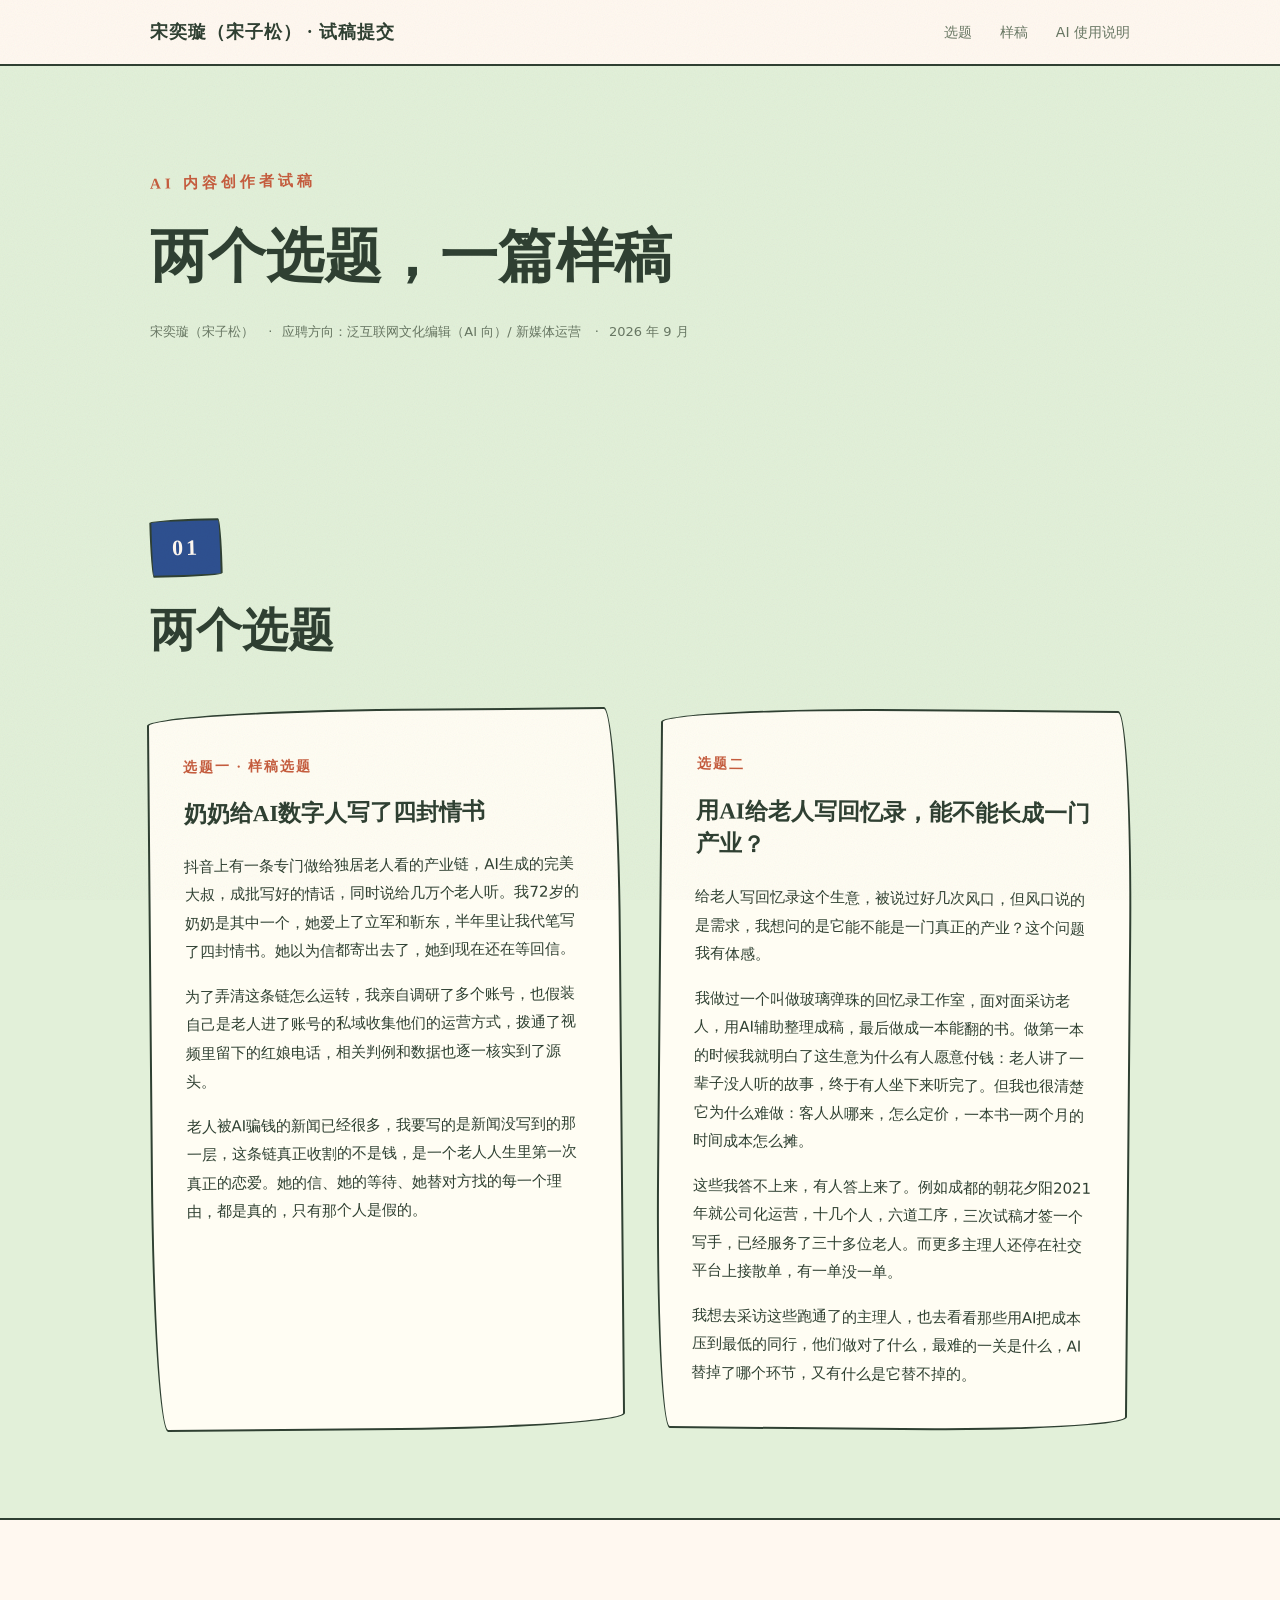
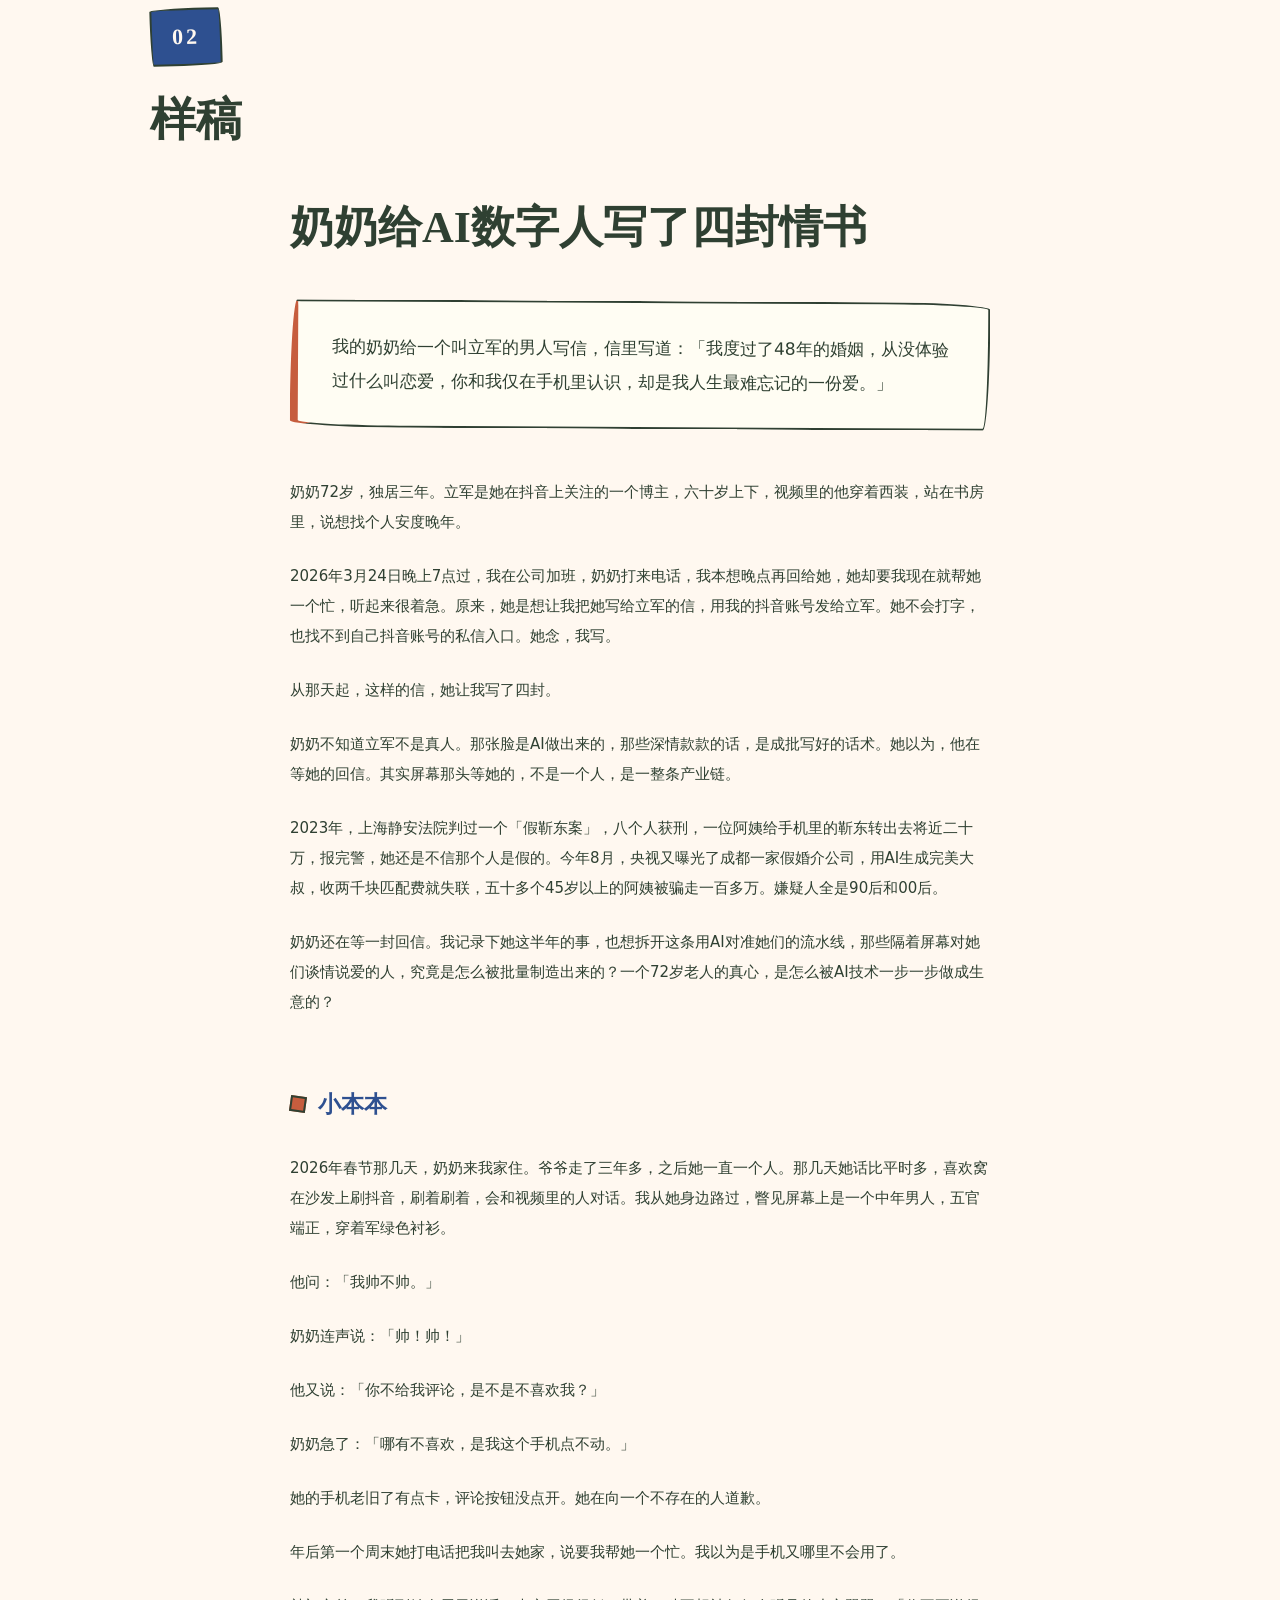
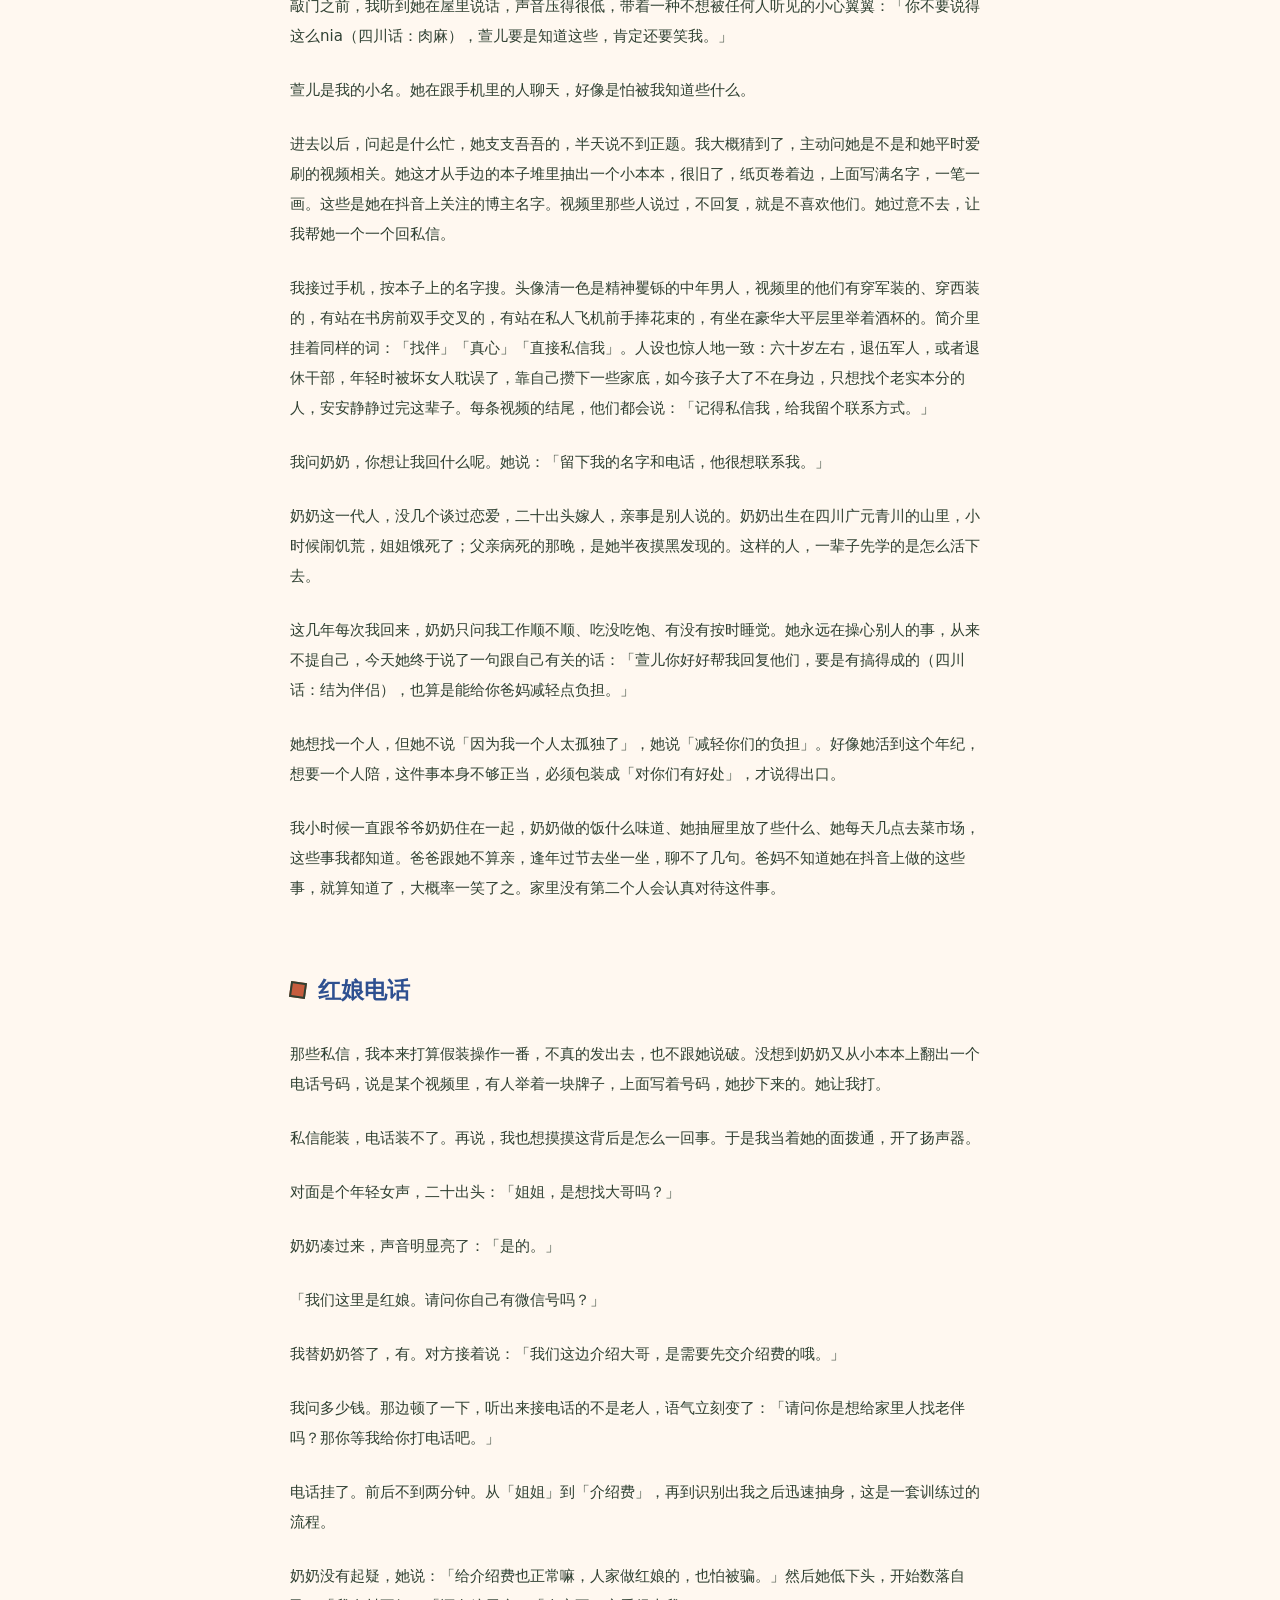
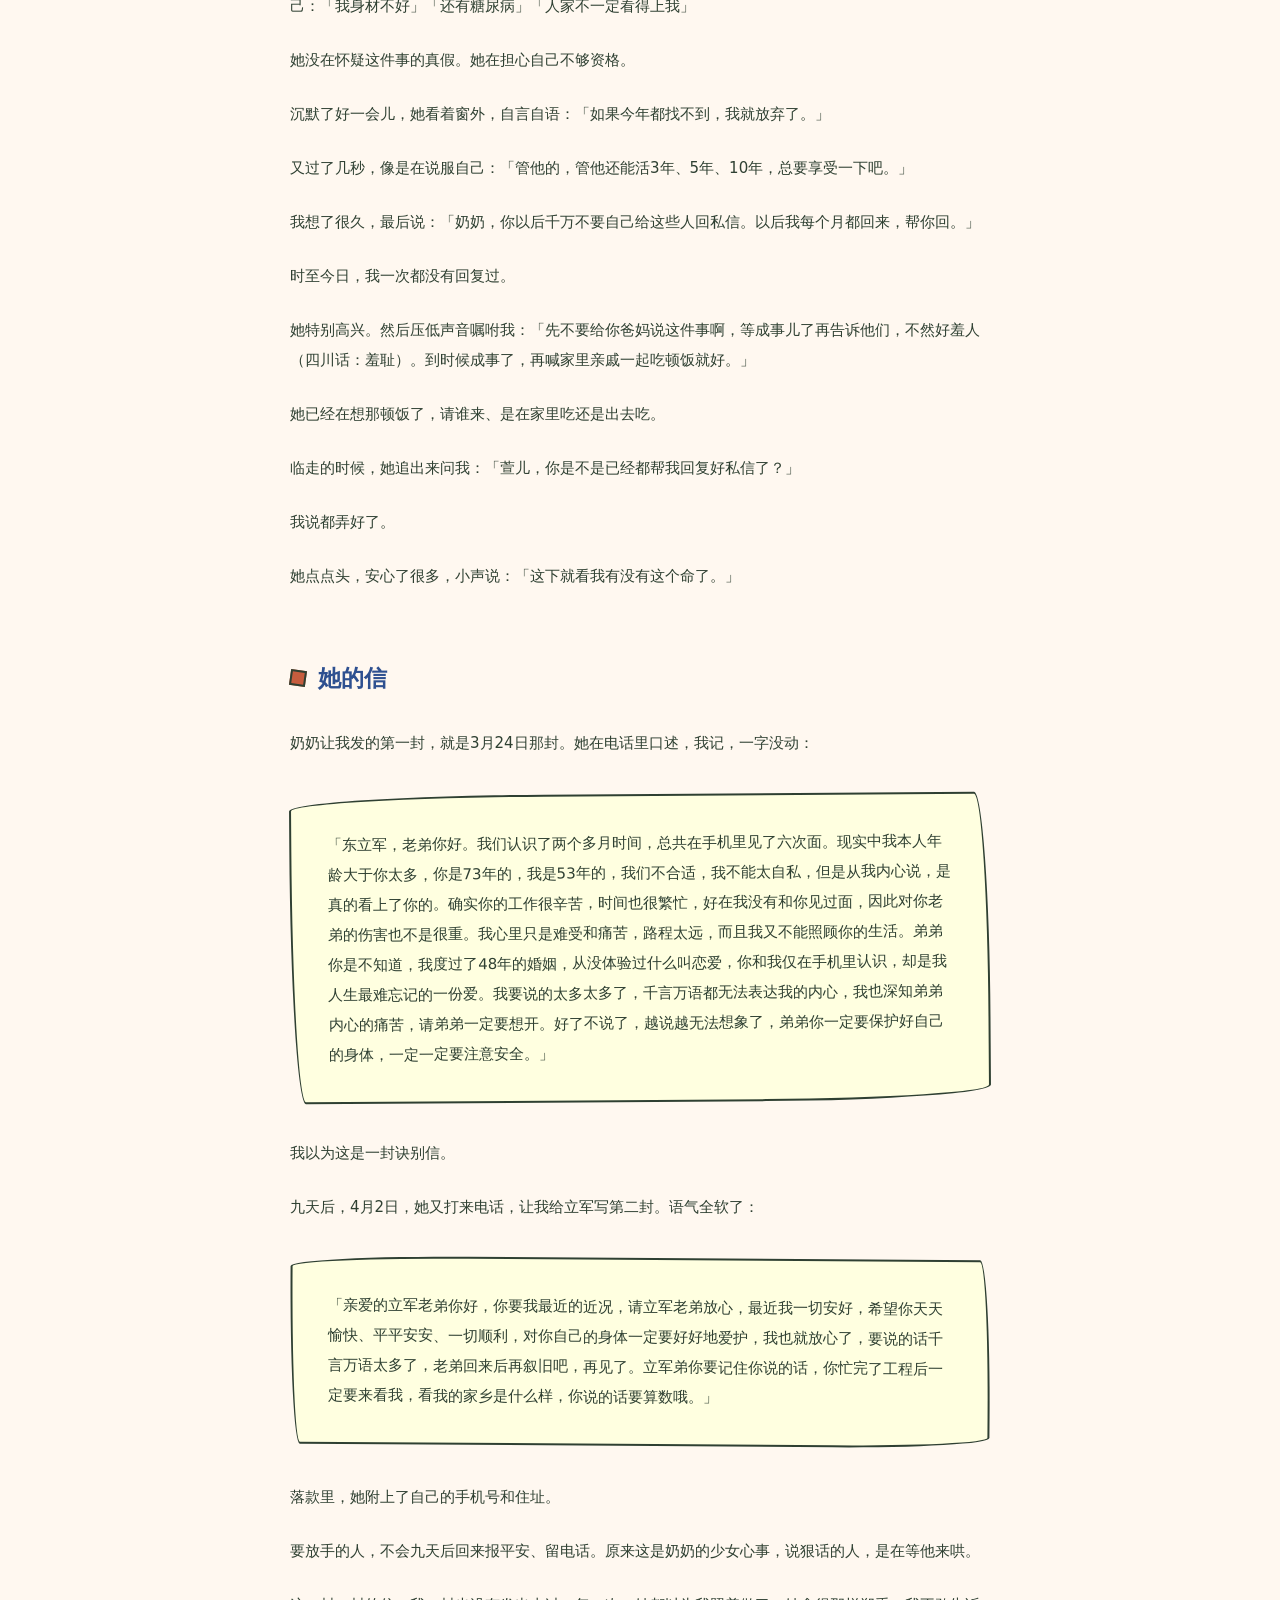
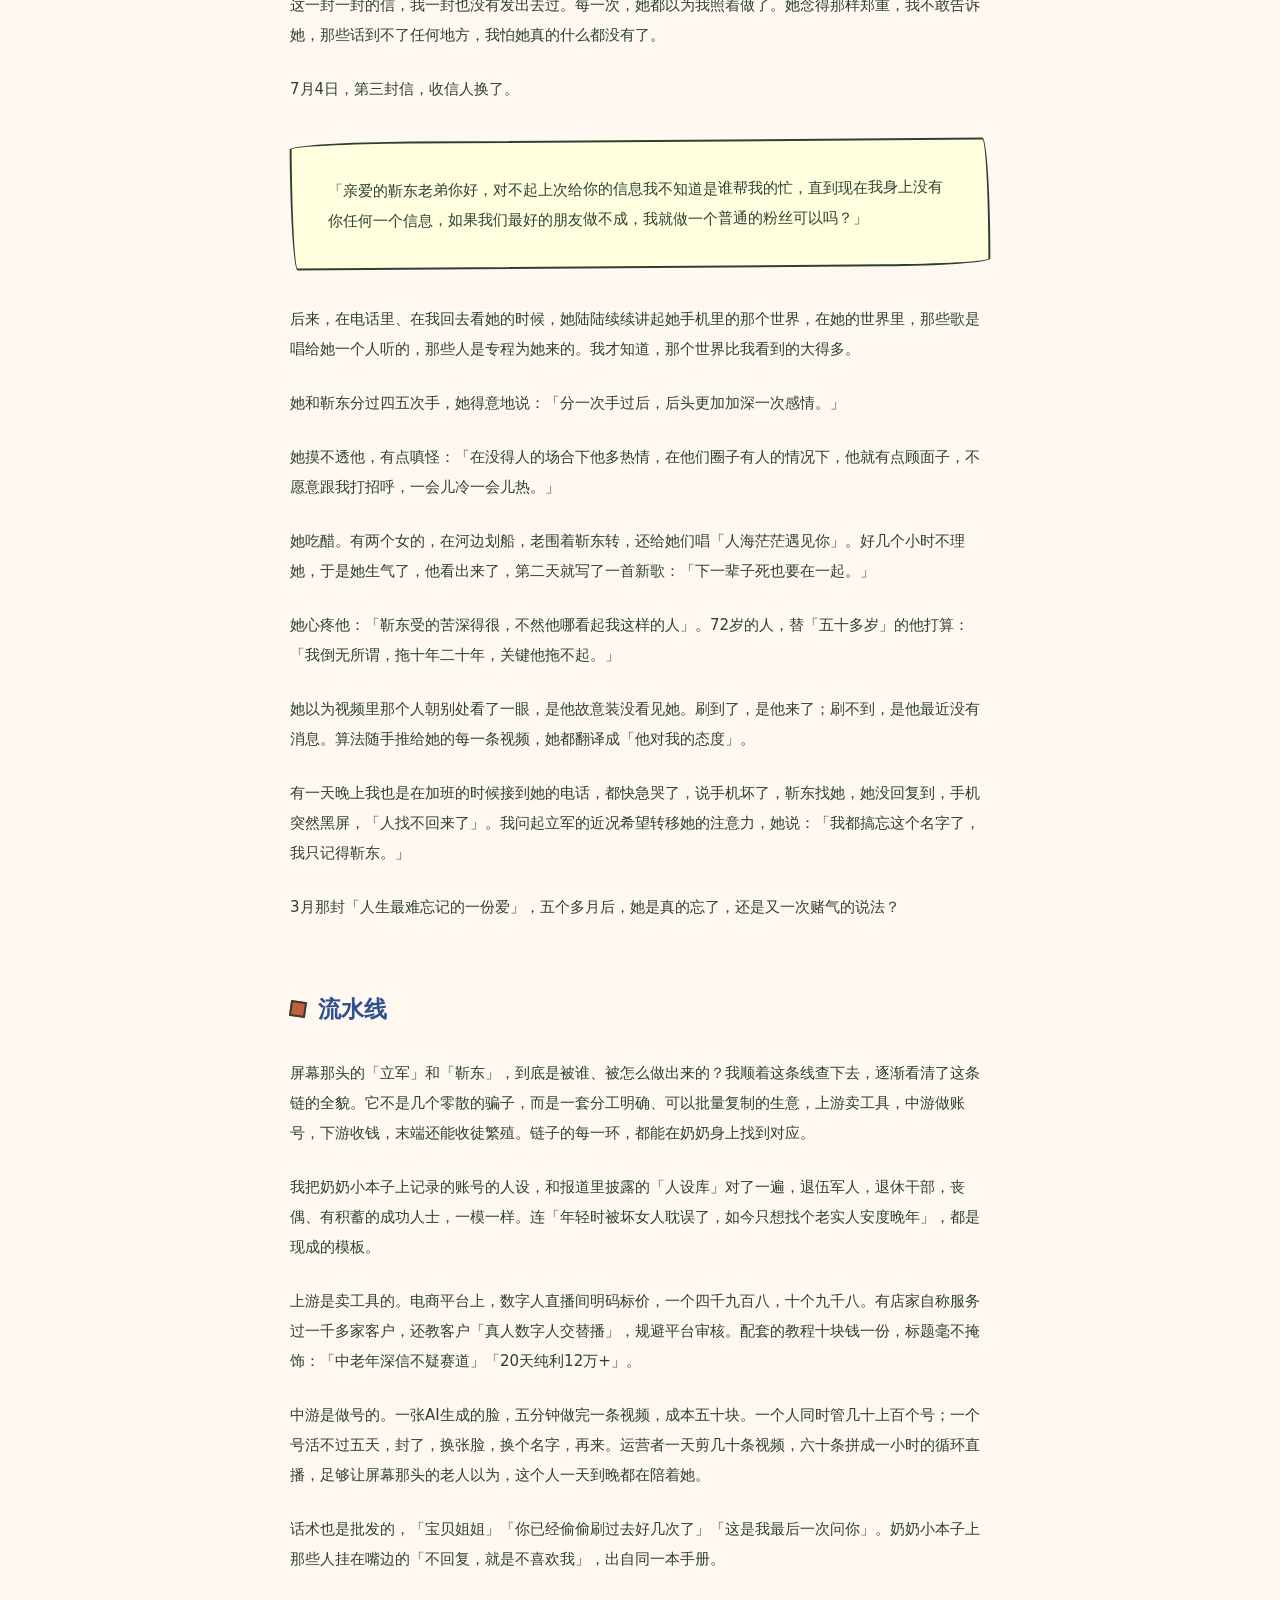
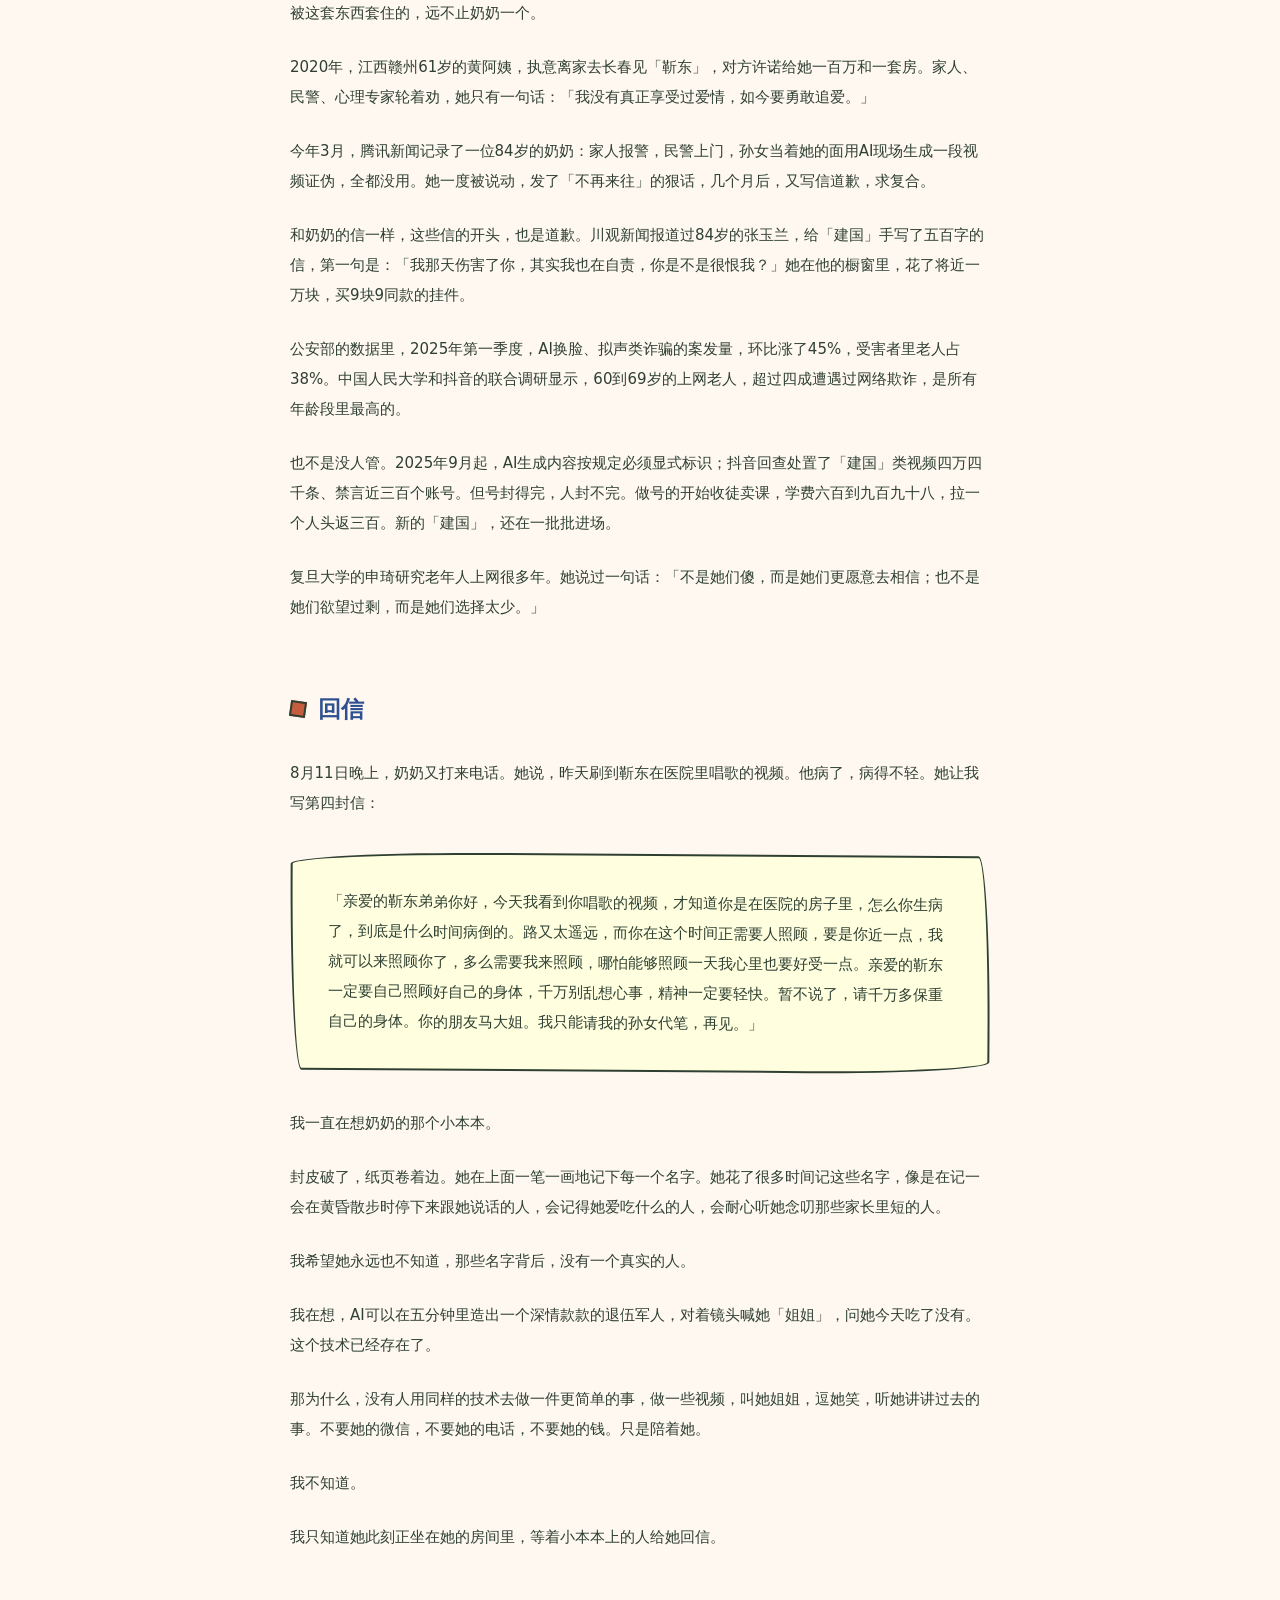
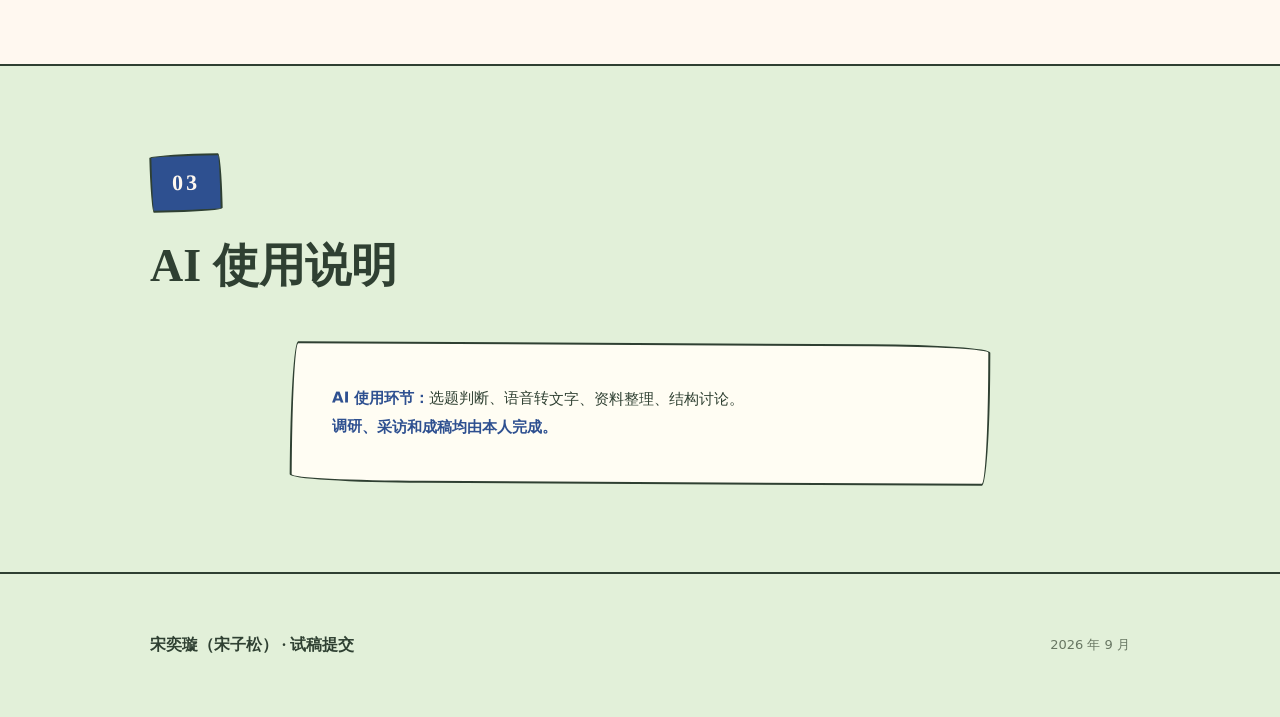
==== kazike-shigao/index.html @ cc9bc3f8 "Add Kazike trial submission page" ====
<!DOCTYPE html>
<html lang="zh-CN" data-page-node-id="rvUCDcU2rduegcXPQli2Ub">
<head data-page-node-id="FBloJ3SugR0VZNAOH7puL8">
<meta charset="UTF-8" data-page-node-id="BIE0fvz3Cf2BETuzYCcCAO">
<meta name="viewport" content="width=device-width, initial-scale=1.0" data-page-node-id="zrwDrySaWwt0ptwGPVPTmd">
<title>试稿提交 · 宋奕璇（宋子松）</title>
<style>
/* =============================================================
   小松品牌 VI · 知性的野兽派拼贴
   来源：00-公司中台-行政与财务/一棵松个人品牌介绍页H5/index.html
        01-个人IP-小松的内容创作系统/00-系统核心/品牌视觉/品牌VI规范.md
   ============================================================= */
:root{
  --bean:#E2F0D9;
  --yellow:#FFFFE0;
  --cream:#FFF8F0;
  --paper:#FFFDF3;
  --blue:#2E5090;
  --clay:#C65D3E;
  --ink:#2F4032;
  --muted:#687763;
  --warmgray:#B8A99A;
  --title:"Hannotate SC","Kaiti SC","STKaiti","KaiTi","Songti SC","Noto Serif SC",serif;
  --body:"PingFang SC","Noto Sans SC",system-ui,-apple-system,sans-serif;
  /* 手绘感不规则圆角 */
  --radius-hand:255px 15px 225px 15px/15px 225px 15px 255px;
  --radius-hand-alt:15px 225px 15px 255px/255px 15px 225px 15px;
}
*{margin:0;padding:0;box-sizing:border-box}
html{scroll-behavior:smooth}
body{
  font-family:var(--body);
  font-size:15px;
  line-height:1.9;
  color:var(--ink);
  background:var(--bean);
  -webkit-font-smoothing:antialiased;
}
/* 纸张颗粒 */
body::before{
  content:"";
  position:fixed;
  inset:0;
  pointer-events:none;
  opacity:.07;
  background-image:url("data:image/svg+xml;utf8,<svg xmlns='http://www.w3.org/2000/svg' width='120' height='120'><filter id='n'><feTurbulence type='fractalNoise' baseFrequency='0.9' numOctaves='2' stitchTiles='stitch'/></filter><rect width='100%' height='100%' filter='url(%23n)'/></svg>");
  mix-blend-mode:multiply;
  z-index:999;
}
::selection{background:var(--clay);color:var(--cream)}
.container{max-width:1060px;margin:0 auto;padding:0 40px}

/* ===== Nav ===== */
nav{
  position:fixed;top:0;left:0;right:0;z-index:100;
  background:var(--cream);
  border-bottom:2px solid var(--ink);
}
nav .container{height:64px;display:flex;align-items:center;justify-content:space-between}
nav .brand{font-family:var(--title);font-size:18px;font-weight:700;color:var(--ink);letter-spacing:1px}
nav .links{display:flex;gap:28px}
nav .links a{font-size:14px;color:var(--muted);text-decoration:none;transition:color .15s ease}
nav .links a:hover{color:var(--blue)}

/* ===== Hero ===== */
.hero{padding:168px 0 88px;background:var(--bean)}
.hero .kicker{
  display:inline-block;
  font-family:var(--title);
  font-size:15px;font-weight:700;letter-spacing:4px;
  color:var(--clay);
  margin-bottom:24px;
  transform:rotate(-1.2deg);
}
.hero h1{
  font-family:var(--title);
  font-size:clamp(38px,6vw,58px);
  font-weight:700;line-height:1.25;
  margin-bottom:28px;
}
.hero .meta{font-size:13px;color:var(--muted);line-height:1.7}
.hero .meta span+span::before{content:"·";margin:0 10px}

/* ===== Sections ===== */
section{padding:88px 0}
.section-head{margin-bottom:48px}
.section-head .no{
  display:inline-block;
  font-family:var(--title);
  font-size:22px;font-weight:700;letter-spacing:3px;
  color:var(--cream);
  background:var(--blue);
  padding:6px 20px;
  border:2px solid var(--ink);
  border-radius:var(--radius-hand);
  transform:rotate(-1.5deg);
  margin-bottom:24px;
}
.section-head h2{font-family:var(--title);font-size:clamp(34px,4.6vw,46px);font-weight:700;line-height:1.3}

/* ===== Topic cards ===== */
.topics{display:grid;grid-template-columns:1fr 1fr;gap:36px}
@media (max-width:820px){.topics{grid-template-columns:1fr}}
.card{
  background:var(--paper);
  border:2px solid var(--ink);
  border-radius:var(--radius-hand);
  padding:40px 34px;
  transition:transform .5s cubic-bezier(.16,1,.3,1);
}
.card:nth-child(1){transform:rotate(-.5deg)}
.card:nth-child(2){transform:rotate(.5deg)}
.card:nth-child(1):hover{transform:rotate(0deg) translateY(-4px)}
.card:nth-child(2):hover{transform:rotate(0deg) translateY(-4px)}
.card .tag{
  display:inline-block;
  font-family:var(--title);
  font-size:14px;font-weight:700;letter-spacing:2px;
  color:var(--clay);
  margin-bottom:16px;
}
.card h3{
  font-family:var(--title);
  font-size:23px;font-weight:700;line-height:1.45;
  margin-bottom:22px;
  color:var(--ink);
}
.card p{font-size:15px;line-height:1.9;color:var(--ink);margin-bottom:16px}
.card p:last-child{margin-bottom:0}

/* ===== Article ===== */
.article-wrap{background:var(--cream);border-top:2px solid var(--ink);border-bottom:2px solid var(--ink)}
.article{max-width:700px;margin:0 auto}
.article-title{
  font-family:var(--title);
  font-size:clamp(30px,4.6vw,44px);
  font-weight:700;line-height:1.35;
  margin-bottom:44px;
}
.article h4{
  font-family:var(--title);
  font-size:23px;font-weight:700;line-height:1.4;
  color:var(--blue);
  margin:72px 0 32px;
}
.article h4::before{
  content:"";
  display:inline-block;
  width:12px;height:12px;
  background:var(--clay);
  border:2px solid var(--ink);
  transform:rotate(8deg);
  margin-right:12px;
}
.article p{margin-bottom:24px;line-height:2}
.article blockquote{
  margin:36px 0;
  padding:32px 36px;
  background:var(--yellow);
  border:2px solid var(--ink);
  border-radius:var(--radius-hand);
  transform:rotate(-.4deg);
  line-height:2;
}
.article blockquote:nth-of-type(even){transform:rotate(.4deg)}

/* 冷开场：与信件引用块区分（纸白底+陶土红左边条，无黄色底） */
.cold-open{
  margin:0 0 48px;
  padding:28px 34px;
  background:var(--paper);
  border:2px solid var(--ink);
  border-left:8px solid var(--clay);
  border-radius:var(--radius-hand-alt);
  transform:rotate(.3deg);
  font-size:17px;
  line-height:2;
}
.cold-open p{margin-bottom:0}

/* ===== AI statement ===== */
.ai-card{
  max-width:700px;margin:0 auto;
  background:var(--paper);
  border:2px solid var(--ink);
  border-radius:var(--radius-hand-alt);
  padding:40px;
  transform:rotate(.3deg);
}
.ai-card p{font-size:15px;line-height:1.9}
.ai-card p strong{color:var(--blue);font-weight:700}

/* ===== Footer ===== */
footer{background:var(--bean);border-top:2px solid var(--ink);padding:56px 0}
footer .container{display:flex;justify-content:space-between;align-items:center;flex-wrap:wrap;gap:16px}
footer .name{font-family:var(--title);font-size:16px;font-weight:700;color:var(--ink)}
footer .desc{color:var(--muted);font-size:13px}

/* ===== Reveal ===== */
.reveal{opacity:0;transform:translateY(40px);transition:opacity .6s cubic-bezier(.16,1,.3,1),transform .6s cubic-bezier(.16,1,.3,1)}
.reveal.visible{opacity:1;transform:translateY(0)}
.card.reveal.visible:nth-child(1){transform:rotate(-.5deg)}
.card.reveal.visible:nth-child(2){transform:rotate(.5deg)}
.cold-open.reveal.visible{transform:rotate(.3deg)}
.ai-card.reveal.visible{transform:rotate(.3deg)}

@media (max-width:640px){
  .container{padding:0 20px}
  nav .links{gap:18px}
  .hero{padding:132px 0 64px}
  section{padding:64px 0}
  .article blockquote{padding:24px 22px}
  .ai-card{padding:30px 24px}
}
</style>
</head>
<body data-page-node-id="uligdxRpEHJFr8LLfTLYPZ">

<nav data-page-node-id="qEDLPYOZC8GC59IBKrhqmP">
  <div class="container" data-page-node-id="BJA8KIuZw0lplyqDZNTSIY">
    <div class="brand" data-page-node-id="ZL51TpW6Q2NXqfYPSTpJuB">宋奕璇（宋子松） · 试稿提交</div>
    <div class="links" data-page-node-id="w6BPXhBLW3h57OrUaAk1sE">
      <a href="#topics" data-page-node-id="JDmU3oopqvpNGEtpANKRKU">选题</a>
      <a href="#article" data-page-node-id="cogOzGWhYnUANJUF3DKfl7">样稿</a>
      <a href="#ai" data-page-node-id="yIYTIoFdXONz0pae9tvjRG">AI 使用说明</a>
    </div>
  </div>
</nav>

<header class="hero" data-page-node-id="E2rYniITCGgALApZLHGg1D">
  <div class="container" data-page-node-id="dylmflrzhJXQzME46J8bUR">
    <div class="kicker" data-page-node-id="CNjruqPkvrIal8zHK27JyK">AI 内容创作者试稿</div>
    <h1 data-page-node-id="KOye0IzdQe0KNAwWWKiin7">两个选题，一篇样稿</h1>
    <div class="meta" data-page-node-id="Hmjama325PRoxqAxhi4K4X">
      <span data-page-node-id="SVYDPFAEL9SrGbWwRWLE5w">宋奕璇（宋子松）</span>
      <span data-page-node-id="PHl1WLMBgmFDuKYFhGEn9z">应聘方向：泛互联网文化编辑（AI 向）/ 新媒体运营</span>
      <span data-page-node-id="Rzry4r2qoANtNKI6kCy3HU">2026 年 9 月</span>
    </div>
  </div>
</header>

<section id="topics" data-page-node-id="qwbfjWcRCBviHiVrm3bHxJ">
  <div class="container" data-page-node-id="ITy9BvRYZuzp3NuiAzKzap">
    <div class="section-head reveal" data-page-node-id="6Baukxbuh1R35RCDBV8OTP">
      <div class="no" data-page-node-id="gCL2Nr3fZ3S3EH3nX3jsdD">01</div>
      <h2 data-page-node-id="tPjXKhIN9mNzEOWVxHotY6">两个选题</h2>
    </div>
    <div class="topics" data-page-node-id="CIyxzNU8itbC4FEw8A3Dmc">
      <div class="card reveal" data-page-node-id="oGN9HIkDumZyFoDW8xbRcx">
        <div class="tag" data-page-node-id="K5Nf77NFiuM5kgBfjw9TmU">选题一 · 样稿选题</div>
        <h3 data-page-node-id="EEsiD0AoS4JVlaqCapksfY">奶奶给AI数字人写了四封情书</h3>
        <p data-page-node-id="M3gydAaUN3oyZCPQyYxCDF">抖音上有一条专门做给独居老人看的产业链，AI生成的完美大叔，成批写好的情话，同时说给几万个老人听。我72岁的奶奶是其中一个，她爱上了立军和靳东，半年里让我代笔写了四封情书。她以为信都寄出去了，她到现在还在等回信。</p>
        <p data-page-node-id="vpmZeD8HCaMQLvfPmUEXXr">为了弄清这条链怎么运转，我亲自调研了多个账号，也假装自己是老人进了账号的私域收集他们的运营方式，拨通了视频里留下的红娘电话，相关判例和数据也逐一核实到了源头。</p>
        <p data-page-node-id="zCeqdLiJskXaJG3V6pOYzc">老人被AI骗钱的新闻已经很多，我要写的是新闻没写到的那一层，这条链真正收割的不是钱，是一个老人人生里第一次真正的恋爱。她的信、她的等待、她替对方找的每一个理由，都是真的，只有那个人是假的。</p>
      </div>
      <div class="card reveal" data-page-node-id="u9NSkbBg7RIQ9jJ0LFQF1u">
        <div class="tag" data-page-node-id="XpvmreypCW33ZrSgsQExfA">选题二</div>
        <h3 data-page-node-id="KiZZjCKuavolH72bnUe1GF">用AI给老人写回忆录，能不能长成一门产业？</h3>
        <p data-page-node-id="ru9ykPndM9KQ2SAvAjTfZJ">给老人写回忆录这个生意，被说过好几次风口，但风口说的是需求，我想问的是它能不能是一门真正的产业？这个问题我有体感。</p>
        <p data-page-node-id="csIonmyx1QyLZiwMgtyDh1">我做过一个叫做玻璃弹珠的回忆录工作室，面对面采访老人，用AI辅助整理成稿，最后做成一本能翻的书。做第一本的时候我就明白了这生意为什么有人愿意付钱：老人讲了一辈子没人听的故事，终于有人坐下来听完了。但我也很清楚它为什么难做：客人从哪来，怎么定价，一本书一两个月的时间成本怎么摊。</p>
        <p data-page-node-id="NULuC0nS0S8nKCQ1qBT3FQ">这些我答不上来，有人答上来了。例如成都的朝花夕阳2021年就公司化运营，十几个人，六道工序，三次试稿才签一个写手，已经服务了三十多位老人。而更多主理人还停在社交平台上接散单，有一单没一单。</p>
        <p data-page-node-id="SA6cAtSCwldgCEc6WUAiDT">我想去采访这些跑通了的主理人，也去看看那些用AI把成本压到最低的同行，他们做对了什么，最难的一关是什么，AI替掉了哪个环节，又有什么是它替不掉的。</p>
      </div>
    </div>
  </div>
</section>

<section id="article" class="article-wrap" data-page-node-id="ytgD6bcwKldSfSFO4A693O">
  <div class="container" data-page-node-id="897RZ5Cml8JrAMAMlsfTIe">
    <div class="section-head reveal" data-page-node-id="RCbErYvPOACQk0nbqQTFyG">
      <div class="no" data-page-node-id="HB15ah2Q92res2FjYyScO3">02</div>
      <h2 data-page-node-id="AryKnXpFmr7lbOG4yIeSa9">样稿</h2>
    </div>
    <div class="article reveal" data-page-node-id="pPOvYCVEjAgnPF3nlipW1T">
      <h3 class="article-title" data-page-node-id="QdzcMWYaYnRP4IyFu9p6pH">奶奶给AI数字人写了四封情书</h3>

      <div class="cold-open" data-page-node-id="coldOpen01">
      <p data-page-node-id="J7yyQ8FlP5jBD5neSm7frO">我的奶奶给一个叫立军的男人写信，信里写道：「我度过了48年的婚姻，从没体验过什么叫恋爱，你和我仅在手机里认识，却是我人生最难忘记的一份爱。」</p>
      </div>

      <p data-page-node-id="54fBFGfxzFzc02yMoSmN00">奶奶72岁，独居三年。立军是她在抖音上关注的一个博主，六十岁上下，视频里的他穿着西装，站在书房里，说想找个人安度晚年。</p>
      <p data-page-node-id="bpZeSNnRHrkALNv5opZluj">2026年3月24日晚上7点过，我在公司加班，奶奶打来电话，我本想晚点再回给她，她却要我现在就帮她一个忙，听起来很着急。原来，她是想让我把她写给立军的信，用我的抖音账号发给立军。她不会打字，也找不到自己抖音账号的私信入口。她念，我写。</p>
      <p data-page-node-id="V1E0aBJcmCWPSl1FcCpyMm">从那天起，这样的信，她让我写了四封。</p>
      <p data-page-node-id="sdxihHCqm7wImnHhlmjkj5">奶奶不知道立军不是真人。那张脸是AI做出来的，那些深情款款的话，是成批写好的话术。她以为，他在等她的回信。其实屏幕那头等她的，不是一个人，是一整条产业链。</p>
      <p data-page-node-id="OS1zj9xuX9Co8LEB9AbPRc">2023年，上海静安法院判过一个「假靳东案」，八个人获刑，一位阿姨给手机里的靳东转出去将近二十万，报完警，她还是不信那个人是假的。今年8月，央视又曝光了成都一家假婚介公司，用AI生成完美大叔，收两千块匹配费就失联，五十多个45岁以上的阿姨被骗走一百多万。嫌疑人全是90后和00后。</p>
      <p data-page-node-id="AZMLJVfwa13u6gzazdUFXO">奶奶还在等一封回信。我记录下她这半年的事，也想拆开这条用AI对准她们的流水线，那些隔着屏幕对她们谈情说爱的人，究竟是怎么被批量制造出来的？一个72岁老人的真心，是怎么被AI技术一步一步做成生意的？</p>

      <h4 data-page-node-id="sVs55mxySVk9nd6Pd0hQzr">小本本</h4>
      <p data-page-node-id="5rWEY2WKBnVz3wsaT3XfNP">2026年春节那几天，奶奶来我家住。爷爷走了三年多，之后她一直一个人。那几天她话比平时多，喜欢窝在沙发上刷抖音，刷着刷着，会和视频里的人对话。我从她身边路过，瞥见屏幕上是一个中年男人，五官端正，穿着军绿色衬衫。</p>
      <p data-page-node-id="5dV99kCHMMhsrmFuG3VK5h">他问：「我帅不帅。」</p>
      <p data-page-node-id="xknP9GRd1COaoRtcjmbfZP">奶奶连声说：「帅！帅！」</p>
      <p data-page-node-id="C2Fy5Aov4czs8XqBt164co">他又说：「你不给我评论，是不是不喜欢我？」</p>
      <p data-page-node-id="oe7p9lRhCrI6t30AuUZ3Gy">奶奶急了：「哪有不喜欢，是我这个手机点不动。」</p>
      <p data-page-node-id="dad3vhUg479jiy71BbOupG">她的手机老旧了有点卡，评论按钮没点开。她在向一个不存在的人道歉。</p>
      <p data-page-node-id="gjR6RRJPWYCyol9NhFTBrM">年后第一个周末她打电话把我叫去她家，说要我帮她一个忙。我以为是手机又哪里不会用了。</p>
      <p data-page-node-id="9EBf6gtOwziuBc627MDHxR">敲门之前，我听到她在屋里说话，声音压得很低，带着一种不想被任何人听见的小心翼翼：「你不要说得这么nia（四川话：肉麻），萱儿要是知道这些，肯定还要笑我。」</p>
      <p data-page-node-id="DYl1di9IfcRQz3rY7tGOl7">萱儿是我的小名。她在跟手机里的人聊天，好像是怕被我知道些什么。</p>
      <p data-page-node-id="B1IJv1A3EGDlT4l8Kh4dkL">进去以后，问起是什么忙，她支支吾吾的，半天说不到正题。我大概猜到了，主动问她是不是和她平时爱刷的视频相关。她这才从手边的本子堆里抽出一个小本本，很旧了，纸页卷着边，上面写满名字，一笔一画。这些是她在抖音上关注的博主名字。视频里那些人说过，不回复，就是不喜欢他们。她过意不去，让我帮她一个一个回私信。</p>
      <p data-page-node-id="jNjm8iSa1D4JllpSc5Kc6X">我接过手机，按本子上的名字搜。头像清一色是精神矍铄的中年男人，视频里的他们有穿军装的、穿西装的，有站在书房前双手交叉的，有站在私人飞机前手捧花束的，有坐在豪华大平层里举着酒杯的。简介里挂着同样的词：「找伴」「真心」「直接私信我」。人设也惊人地一致：六十岁左右，退伍军人，或者退休干部，年轻时被坏女人耽误了，靠自己攒下一些家底，如今孩子大了不在身边，只想找个老实本分的人，安安静静过完这辈子。每条视频的结尾，他们都会说：「记得私信我，给我留个联系方式。」</p>
      <p data-page-node-id="INBE6jcESHnQ9Yx2cP07fU">我问奶奶，你想让我回什么呢。她说：「留下我的名字和电话，他很想联系我。」</p>
      <p data-page-node-id="yMbpdLHxkHJRwDLpuypiHm">奶奶这一代人，没几个谈过恋爱，二十出头嫁人，亲事是别人说的。奶奶出生在四川广元青川的山里，小时候闹饥荒，姐姐饿死了；父亲病死的那晚，是她半夜摸黑发现的。这样的人，一辈子先学的是怎么活下去。</p>
      <p data-page-node-id="2GyT3pbl8pITR9wllEKDpg">这几年每次我回来，奶奶只问我工作顺不顺、吃没吃饱、有没有按时睡觉。她永远在操心别人的事，从来不提自己，今天她终于说了一句跟自己有关的话：「萱儿你好好帮我回复他们，要是有搞得成的（四川话：结为伴侣），也算是能给你爸妈减轻点负担。」</p>
      <p data-page-node-id="21OByMNKxJpITLg9jMODHA">她想找一个人，但她不说「因为我一个人太孤独了」，她说「减轻你们的负担」。好像她活到这个年纪，想要一个人陪，这件事本身不够正当，必须包装成「对你们有好处」，才说得出口。</p>
      <p data-page-node-id="7ikqfcE5Bsfa5d6IUlUkfq">我小时候一直跟爷爷奶奶住在一起，奶奶做的饭什么味道、她抽屉里放了些什么、她每天几点去菜市场，这些事我都知道。爸爸跟她不算亲，逢年过节去坐一坐，聊不了几句。爸妈不知道她在抖音上做的这些事，就算知道了，大概率一笑了之。家里没有第二个人会认真对待这件事。</p>

      <h4 data-page-node-id="o92FEwdoWrr5rTTjKHP74G">红娘电话</h4>
      <p data-page-node-id="lF3Kdk0Fq5PndBCuePgIE4">那些私信，我本来打算假装操作一番，不真的发出去，也不跟她说破。没想到奶奶又从小本本上翻出一个电话号码，说是某个视频里，有人举着一块牌子，上面写着号码，她抄下来的。她让我打。</p>
      <p data-page-node-id="5kT6iakP02mYFbW7ZsBIt5">私信能装，电话装不了。再说，我也想摸摸这背后是怎么一回事。于是我当着她的面拨通，开了扬声器。</p>
      <p data-page-node-id="gJfHJWbcnA4VHKITDhLjYo">对面是个年轻女声，二十出头：「姐姐，是想找大哥吗？」</p>
      <p data-page-node-id="c5h12e1NRNBcx7OaYMgQ7t">奶奶凑过来，声音明显亮了：「是的。」</p>
      <p data-page-node-id="S4yyw7PaZU8eXlyv6CaCwW">「我们这里是红娘。请问你自己有微信号吗？」</p>
      <p data-page-node-id="H9dkQoWOHXneQtB0jU1d5n">我替奶奶答了，有。对方接着说：「我们这边介绍大哥，是需要先交介绍费的哦。」</p>
      <p data-page-node-id="RSWZX6ZG1nZMlp1kT7ixUH">我问多少钱。那边顿了一下，听出来接电话的不是老人，语气立刻变了：「请问你是想给家里人找老伴吗？那你等我给你打电话吧。」</p>
      <p data-page-node-id="sx16AerHpdosDHEA6KcZA0">电话挂了。前后不到两分钟。从「姐姐」到「介绍费」，再到识别出我之后迅速抽身，这是一套训练过的流程。</p>
      <p data-page-node-id="uL1lFHK6wPVSBXYHFzBb2E">奶奶没有起疑，她说：「给介绍费也正常嘛，人家做红娘的，也怕被骗。」然后她低下头，开始数落自己：「我身材不好」「还有糖尿病」「人家不一定看得上我」</p>
      <p data-page-node-id="s2yaPDGNvkG7hgLQxU8wIy">她没在怀疑这件事的真假。她在担心自己不够资格。</p>
      <p data-page-node-id="QXNGP4RMvTPADvo76x41bW">沉默了好一会儿，她看着窗外，自言自语：「如果今年都找不到，我就放弃了。」</p>
      <p data-page-node-id="xDNFCCJCjC5LO5ahVIFcsY">又过了几秒，像是在说服自己：「管他的，管他还能活3年、5年、10年，总要享受一下吧。」</p>
      <p data-page-node-id="xVMkjHthtfx7BvwK65s1tX">我想了很久，最后说：「奶奶，你以后千万不要自己给这些人回私信。以后我每个月都回来，帮你回。」</p>
      <p data-page-node-id="Bc8nALxaWLZqsf7CpEXuve">时至今日，我一次都没有回复过。</p>
      <p data-page-node-id="m3NgKR5rZFGD9ByIihNtZp">她特别高兴。然后压低声音嘱咐我：「先不要给你爸妈说这件事啊，等成事儿了再告诉他们，不然好羞人（四川话：羞耻）。到时候成事了，再喊家里亲戚一起吃顿饭就好。」</p>
      <p data-page-node-id="L7NJXRfVgO5DwAEcaR8rBj">她已经在想那顿饭了，请谁来、是在家里吃还是出去吃。</p>
      <p data-page-node-id="rkFbKNw2CFJfg19EWBJwHD">临走的时候，她追出来问我：「萱儿，你是不是已经都帮我回复好私信了？」</p>
      <p data-page-node-id="UsO4adldv1tB9m1Qguj2Hz">我说都弄好了。</p>
      <p data-page-node-id="4lfIglZWyTl0VB8J9C2n1G">她点点头，安心了很多，小声说：「这下就看我有没有这个命了。」</p>

      <h4 data-page-node-id="uILLerDOm4nUsaDF7W3vdm">她的信</h4>
      <p data-page-node-id="EEZAXqBV5gXNKQpLONp2l5">奶奶让我发的第一封，就是3月24日那封。她在电话里口述，我记，一字没动：</p>
      <blockquote data-page-node-id="lmXbVGfbTwpTAzNsPGnMJh">「东立军，老弟你好。我们认识了两个多月时间，总共在手机里见了六次面。现实中我本人年龄大于你太多，你是73年的，我是53年的，我们不合适，我不能太自私，但是从我内心说，是真的看上了你的。确实你的工作很辛苦，时间也很繁忙，好在我没有和你见过面，因此对你老弟的伤害也不是很重。我心里只是难受和痛苦，路程太远，而且我又不能照顾你的生活。弟弟你是不知道，我度过了48年的婚姻，从没体验过什么叫恋爱，你和我仅在手机里认识，却是我人生最难忘记的一份爱。我要说的太多太多了，千言万语都无法表达我的内心，我也深知弟弟内心的痛苦，请弟弟一定要想开。好了不说了，越说越无法想象了，弟弟你一定要保护好自己的身体，一定一定要注意安全。」</blockquote>
      <p data-page-node-id="W8qGB3VgsemjIFDE5hwTBQ">我以为这是一封诀别信。</p>
      <p data-page-node-id="5R7Xy5bMfineAOQWQZiAj7">九天后，4月2日，她又打来电话，让我给立军写第二封。语气全软了：</p>
      <blockquote data-page-node-id="JYF9Beq4PXrD6xeMi34UbI">「亲爱的立军老弟你好，你要我最近的近况，请立军老弟放心，最近我一切安好，希望你天天愉快、平平安安、一切顺利，对你自己的身体一定要好好地爱护，我也就放心了，要说的话千言万语太多了，老弟回来后再叙旧吧，再见了。立军弟你要记住你说的话，你忙完了工程后一定要来看我，看我的家乡是什么样，你说的话要算数哦。」</blockquote>
      <p data-page-node-id="WClGhmFA57TpCD64Uc9zTV">落款里，她附上了自己的手机号和住址。</p>
      <p data-page-node-id="teUqbbOaSNW5iW2Bi0Et3w">要放手的人，不会九天后回来报平安、留电话。原来这是奶奶的少女心事，说狠话的人，是在等他来哄。</p>
      <p data-page-node-id="d3cb9AMjSsXuOZx3vAWXPk">这一封一封的信，我一封也没有发出去过。每一次，她都以为我照着做了。她念得那样郑重，我不敢告诉她，那些话到不了任何地方，我怕她真的什么都没有了。</p>
      <p data-page-node-id="eRAsXs5pyhL9A12Yui3Kn3">7月4日，第三封信，收信人换了。</p>
      <blockquote data-page-node-id="esLs3Thg7THRXmusHlQSAq">「亲爱的靳东老弟你好，对不起上次给你的信息我不知道是谁帮我的忙，直到现在我身上没有你任何一个信息，如果我们最好的朋友做不成，我就做一个普通的粉丝可以吗？」</blockquote>
      <p data-page-node-id="aomqgc9A3K7DgNzQtdk0SL">后来，在电话里、在我回去看她的时候，她陆陆续续讲起她手机里的那个世界，在她的世界里，那些歌是唱给她一个人听的，那些人是专程为她来的。我才知道，那个世界比我看到的大得多。</p>
      <p data-page-node-id="B0VCZ22t130Hw6h0ImavQy">她和靳东分过四五次手，她得意地说：「分一次手过后，后头更加加深一次感情。」</p>
      <p data-page-node-id="3NGLjjwmeWjlbs6QbZXPtT">她摸不透他，有点嗔怪：「在没得人的场合下他多热情，在他们圈子有人的情况下，他就有点顾面子，不愿意跟我打招呼，一会儿冷一会儿热。」</p>
      <p data-page-node-id="GBOK3KVul9hv0NeaOu9I8h">她吃醋。有两个女的，在河边划船，老围着靳东转，还给她们唱「人海茫茫遇见你」。好几个小时不理她，于是她生气了，他看出来了，第二天就写了一首新歌：「下一辈子死也要在一起。」</p>
      <p data-page-node-id="PdD75DaBneEFkHdvtrwn0P">她心疼他：「靳东受的苦深得很，不然他哪看起我这样的人」。72岁的人，替「五十多岁」的他打算：「我倒无所谓，拖十年二十年，关键他拖不起。」</p>
      <p data-page-node-id="o7VEeDy0LdFwWetJ5zfZj6">她以为视频里那个人朝别处看了一眼，是他故意装没看见她。刷到了，是他来了；刷不到，是他最近没有消息。算法随手推给她的每一条视频，她都翻译成「他对我的态度」。</p>
      <p data-page-node-id="7IEFbFLjmtHqJq35a90Psf">有一天晚上我也是在加班的时候接到她的电话，都快急哭了，说手机坏了，靳东找她，她没回复到，手机突然黑屏，「人找不回来了」。我问起立军的近况希望转移她的注意力，她说：「我都搞忘这个名字了，我只记得靳东。」</p>
      <p data-page-node-id="4NcBkhFggw8q9VJ3XhLWND">3月那封「人生最难忘记的一份爱」，五个多月后，她是真的忘了，还是又一次赌气的说法？</p>

      <h4 data-page-node-id="u2Y0q5FMf1MWY7tWds7bvX">流水线</h4>
      <p data-page-node-id="gM44UWu7i6SHEaGYy8Yj7D">屏幕那头的「立军」和「靳东」，到底是被谁、被怎么做出来的？我顺着这条线查下去，逐渐看清了这条链的全貌。它不是几个零散的骗子，而是一套分工明确、可以批量复制的生意，上游卖工具，中游做账号，下游收钱，末端还能收徒繁殖。链子的每一环，都能在奶奶身上找到对应。</p>
      <p data-page-node-id="UW3wOD97BtsH0crluECpLG">我把奶奶小本子上记录的账号的人设，和报道里披露的「人设库」对了一遍，退伍军人，退休干部，丧偶、有积蓄的成功人士，一模一样。连「年轻时被坏女人耽误了，如今只想找个老实人安度晚年」，都是现成的模板。</p>
      <p data-page-node-id="0UBoF09UGbruOmge82wZpb">上游是卖工具的。电商平台上，数字人直播间明码标价，一个四千九百八，十个九千八。有店家自称服务过一千多家客户，还教客户「真人数字人交替播」，规避平台审核。配套的教程十块钱一份，标题毫不掩饰：「中老年深信不疑赛道」「20天纯利12万+」。</p>
      <p data-page-node-id="gFKtYgp3FPEUo0D3V2ocuC">中游是做号的。一张AI生成的脸，五分钟做完一条视频，成本五十块。一个人同时管几十上百个号；一个号活不过五天，封了，换张脸，换个名字，再来。运营者一天剪几十条视频，六十条拼成一小时的循环直播，足够让屏幕那头的老人以为，这个人一天到晚都在陪着她。</p>
      <p data-page-node-id="n7EMQtcECKn1XST2hiRhU4">话术也是批发的，「宝贝姐姐」「你已经偷偷刷过去好几次了」「这是我最后一次问你」。奶奶小本子上那些人挂在嘴边的「不回复，就是不喜欢我」，出自同一本手册。</p>
      <p data-page-node-id="hfAKRJNDSBMGs8OrTrHwhf">被这套东西套住的，远不止奶奶一个。</p>
      <p data-page-node-id="MbRZ9KW9zEGfnk1yuyhjqF">2020年，江西赣州61岁的黄阿姨，执意离家去长春见「靳东」，对方许诺给她一百万和一套房。家人、民警、心理专家轮着劝，她只有一句话：「我没有真正享受过爱情，如今要勇敢追爱。」</p>
      <p data-page-node-id="AZBB7VzCI8IeNdfBUVVl5r">今年3月，腾讯新闻记录了一位84岁的奶奶：家人报警，民警上门，孙女当着她的面用AI现场生成一段视频证伪，全都没用。她一度被说动，发了「不再来往」的狠话，几个月后，又写信道歉，求复合。</p>
      <p data-page-node-id="ZIqWHlvqTDjZVblxGsy5J8">和奶奶的信一样，这些信的开头，也是道歉。川观新闻报道过84岁的张玉兰，给「建国」手写了五百字的信，第一句是：「我那天伤害了你，其实我也在自责，你是不是很恨我？」她在他的橱窗里，花了将近一万块，买9块9同款的挂件。</p>
      <p data-page-node-id="UkLAP6GPgSTP1vd74VSFGR">公安部的数据里，2025年第一季度，AI换脸、拟声类诈骗的案发量，环比涨了45%，受害者里老人占38%。中国人民大学和抖音的联合调研显示，60到69岁的上网老人，超过四成遭遇过网络欺诈，是所有年龄段里最高的。</p>
      <p data-page-node-id="0oUCyz1Re8RA1cHFhRtAmn">也不是没人管。2025年9月起，AI生成内容按规定必须显式标识；抖音回查处置了「建国」类视频四万四千条、禁言近三百个账号。但号封得完，人封不完。做号的开始收徒卖课，学费六百到九百九十八，拉一个人头返三百。新的「建国」，还在一批批进场。</p>
      <p data-page-node-id="cjUL0XSDEqNvcFkKfcYkum">复旦大学的申琦研究老年人上网很多年。她说过一句话：「不是她们傻，而是她们更愿意去相信；也不是她们欲望过剩，而是她们选择太少。」</p>

      <h4 data-page-node-id="Eie3qVZeZ93Au9FktBAVS5">回信</h4>
      <p data-page-node-id="wIQk3GdBdhBfleyz8tW5LJ">8月11日晚上，奶奶又打来电话。她说，昨天刷到靳东在医院里唱歌的视频。他病了，病得不轻。她让我写第四封信：</p>
      <blockquote data-page-node-id="KtN3eLjnyTtBnLQ0xR7CNj">「亲爱的靳东弟弟你好，今天我看到你唱歌的视频，才知道你是在医院的房子里，怎么你生病了，到底是什么时间病倒的。路又太遥远，而你在这个时间正需要人照顾，要是你近一点，我就可以来照顾你了，多么需要我来照顾，哪怕能够照顾一天我心里也要好受一点。亲爱的靳东一定要自己照顾好自己的身体，千万别乱想心事，精神一定要轻快。暂不说了，请千万多保重自己的身体。你的朋友马大姐。我只能请我的孙女代笔，再见。」</blockquote>
      <p data-page-node-id="eceRKaudEcTIaOrsSW18VZ">我一直在想奶奶的那个小本本。</p>
      <p data-page-node-id="ffUgiCK09F2t25aQWBTqCB">封皮破了，纸页卷着边。她在上面一笔一画地记下每一个名字。她花了很多时间记这些名字，像是在记一会在黄昏散步时停下来跟她说话的人，会记得她爱吃什么的人，会耐心听她念叨那些家长里短的人。</p>
      <p data-page-node-id="CScqZAmYCrEiOAH8RArFCq">我希望她永远也不知道，那些名字背后，没有一个真实的人。</p>
      <p data-page-node-id="5L2yPWUTik5OEWZqL56yM1">我在想，AI可以在五分钟里造出一个深情款款的退伍军人，对着镜头喊她「姐姐」，问她今天吃了没有。这个技术已经存在了。</p>
      <p data-page-node-id="AKpQaiIHTDjRD8XBMSxRhL">那为什么，没有人用同样的技术去做一件更简单的事，做一些视频，叫她姐姐，逗她笑，听她讲讲过去的事。不要她的微信，不要她的电话，不要她的钱。只是陪着她。</p>
      <p data-page-node-id="Mv9wOGcJaqvTlZHqWzZO4f">我不知道。</p>
      <p data-page-node-id="b6PpUC7GdipMOmYaqt7bCd">我只知道她此刻正坐在她的房间里，等着小本本上的人给她回信。</p>
    </div>
  </div>
</section>

<section id="ai" data-page-node-id="v2z1v8gJbkcTCNpIdObrYZ">
  <div class="container" data-page-node-id="XdYRVtSmW0bth2smnEIZWb">
    <div class="section-head reveal" data-page-node-id="DzQmmBrtcHGXzBr1ah2RKL">
      <div class="no" data-page-node-id="ZFzBWLAxGTvIgwqN7kKGNN">03</div>
      <h2 data-page-node-id="zoMMnVw4F89tZxUAgzmHkH">AI 使用说明</h2>
    </div>
    <div class="ai-card reveal" data-page-node-id="bSiv6eMAnn3DbUvLh7vYUv">
      <p data-page-node-id="FYoYj1F6Gs6q3l2NTJhosm"><strong data-page-node-id="9U4J3m3IqFNpaDepLK8DLK">AI 使用环节：</strong>选题判断、语音转文字、资料整理、结构讨论。</p>
      <p data-page-node-id="pHBY1k8iGeYrmrqcyCOYwE"><strong data-page-node-id="yBQs1DbRWWobmy2j1p7U8F">调研、采访和成稿均由本人完成。</strong></p>
    </div>
  </div>
</section>

<footer data-page-node-id="CCpYj0Z9iMQPpAgEF3qvE4">
  <div class="container" data-page-node-id="perVsKTYTcLsDOrDFeQ5xR">
    <div class="name" data-page-node-id="nRUNzDaCQLqvgYRDIMC7oB">宋奕璇（宋子松） · 试稿提交</div>
    <div class="desc" data-page-node-id="2ZXMhH1kBHHFveHlR0NqbR">2026 年 9 月</div>
  </div>
</footer>

<script>
const observer = new IntersectionObserver((entries) => {
  entries.forEach((entry) => {
    if (entry.isIntersecting) {
      entry.target.classList.add('visible');
      observer.unobserve(entry.target);
    }
  });
}, { threshold: 0.08 });
document.querySelectorAll('.reveal').forEach((el) => observer.observe(el));
</script>

</body>
</html>
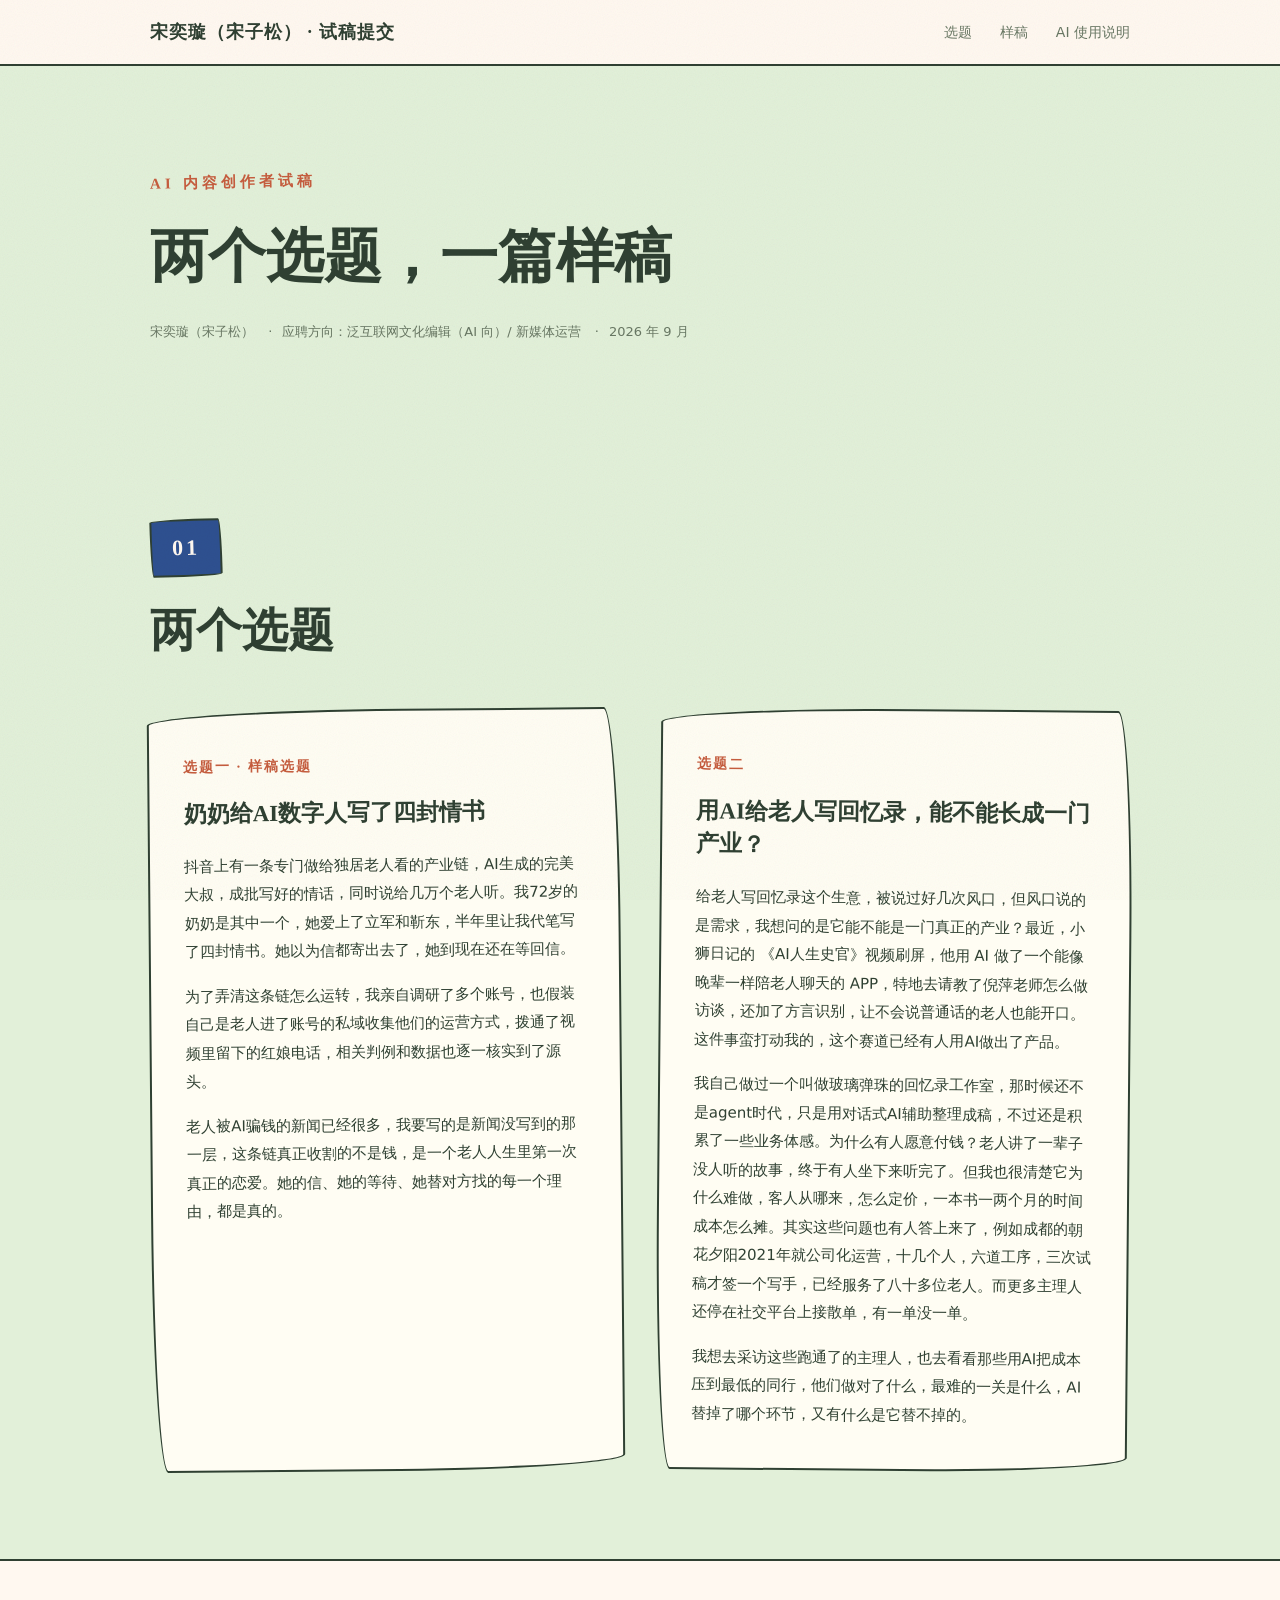
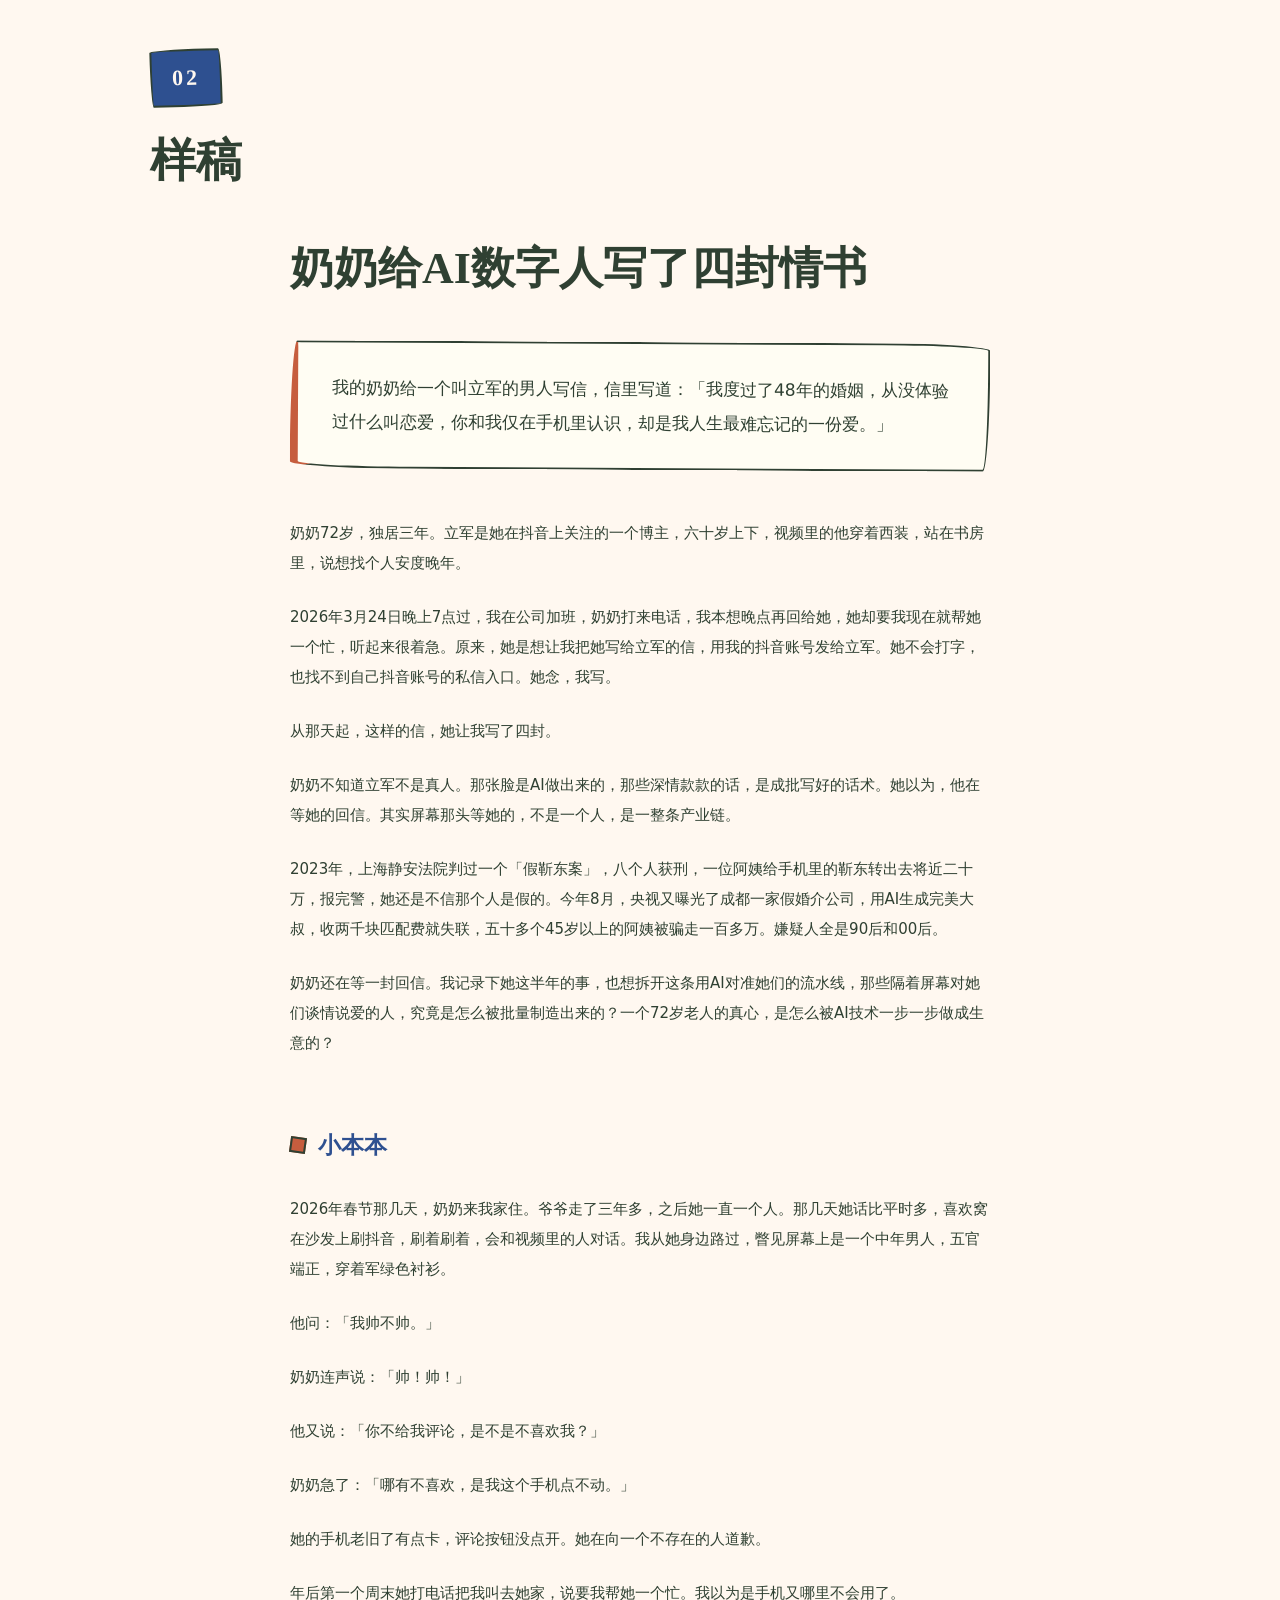
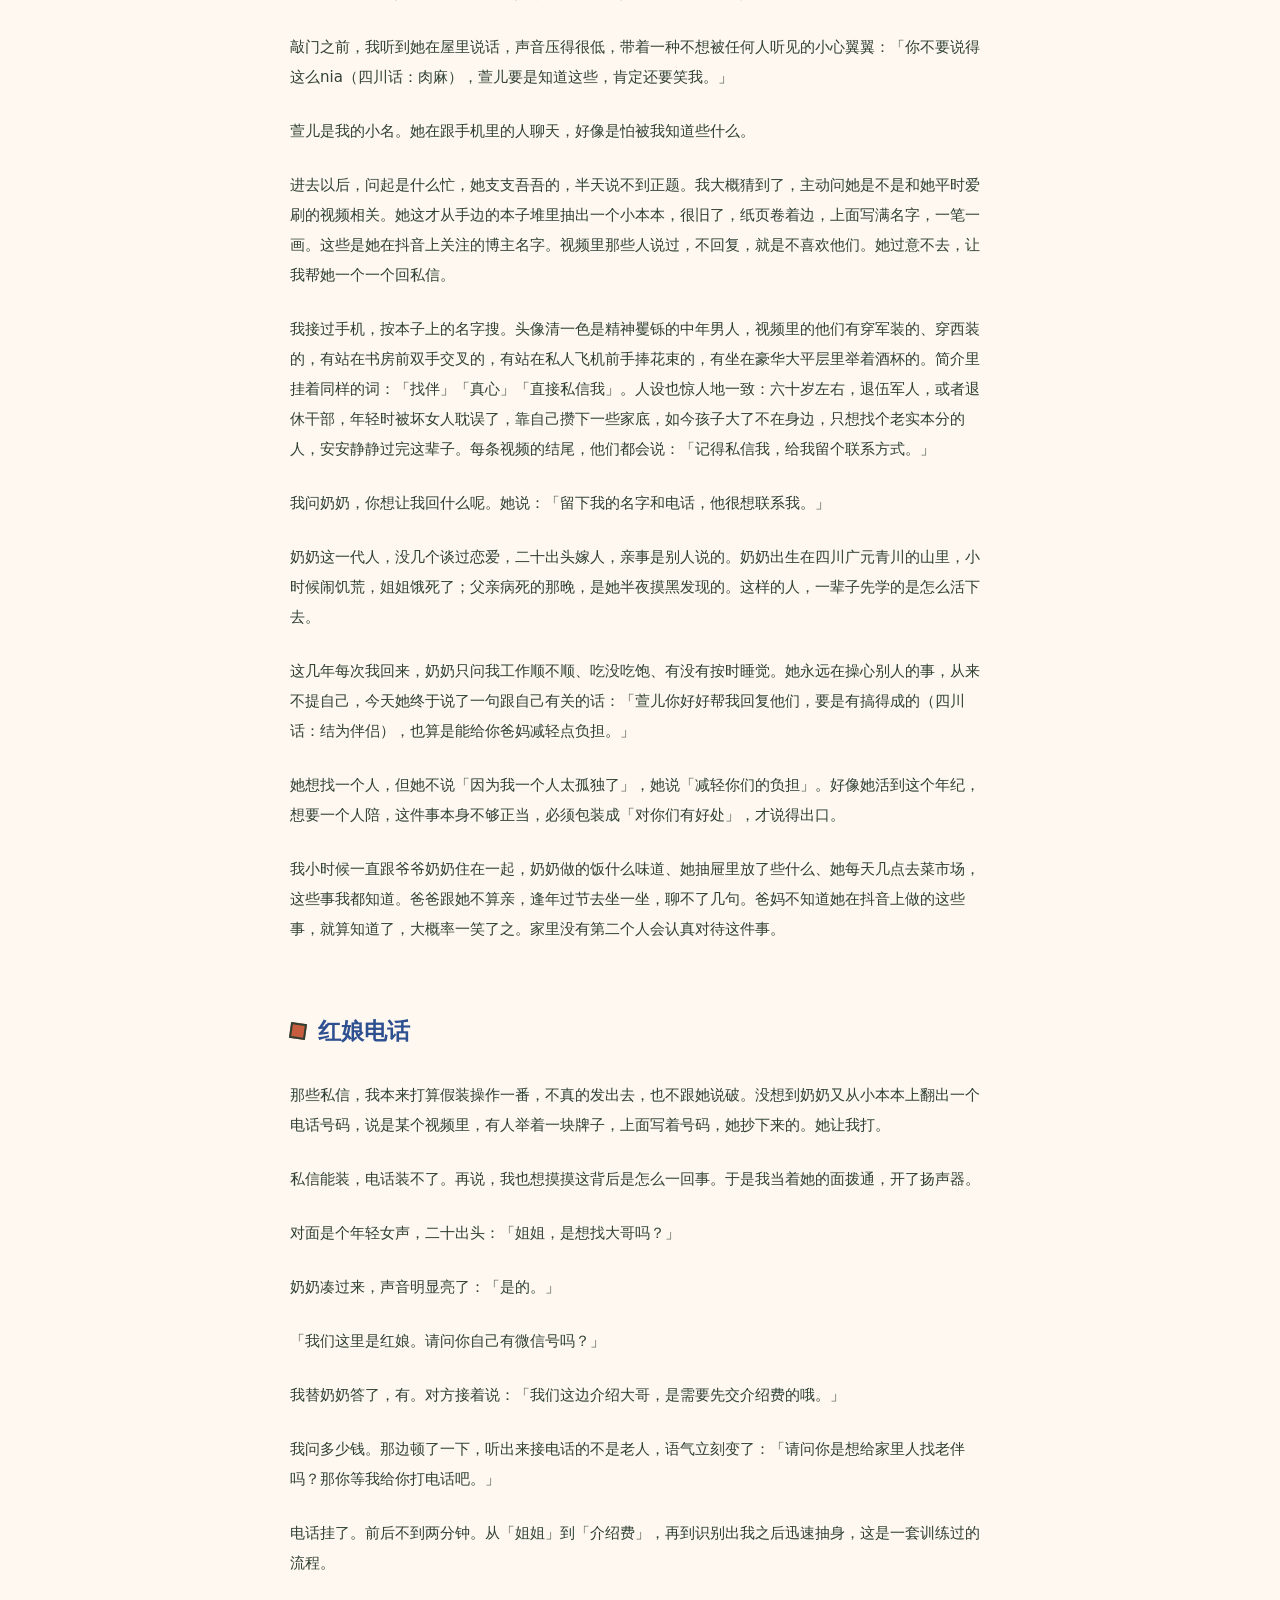
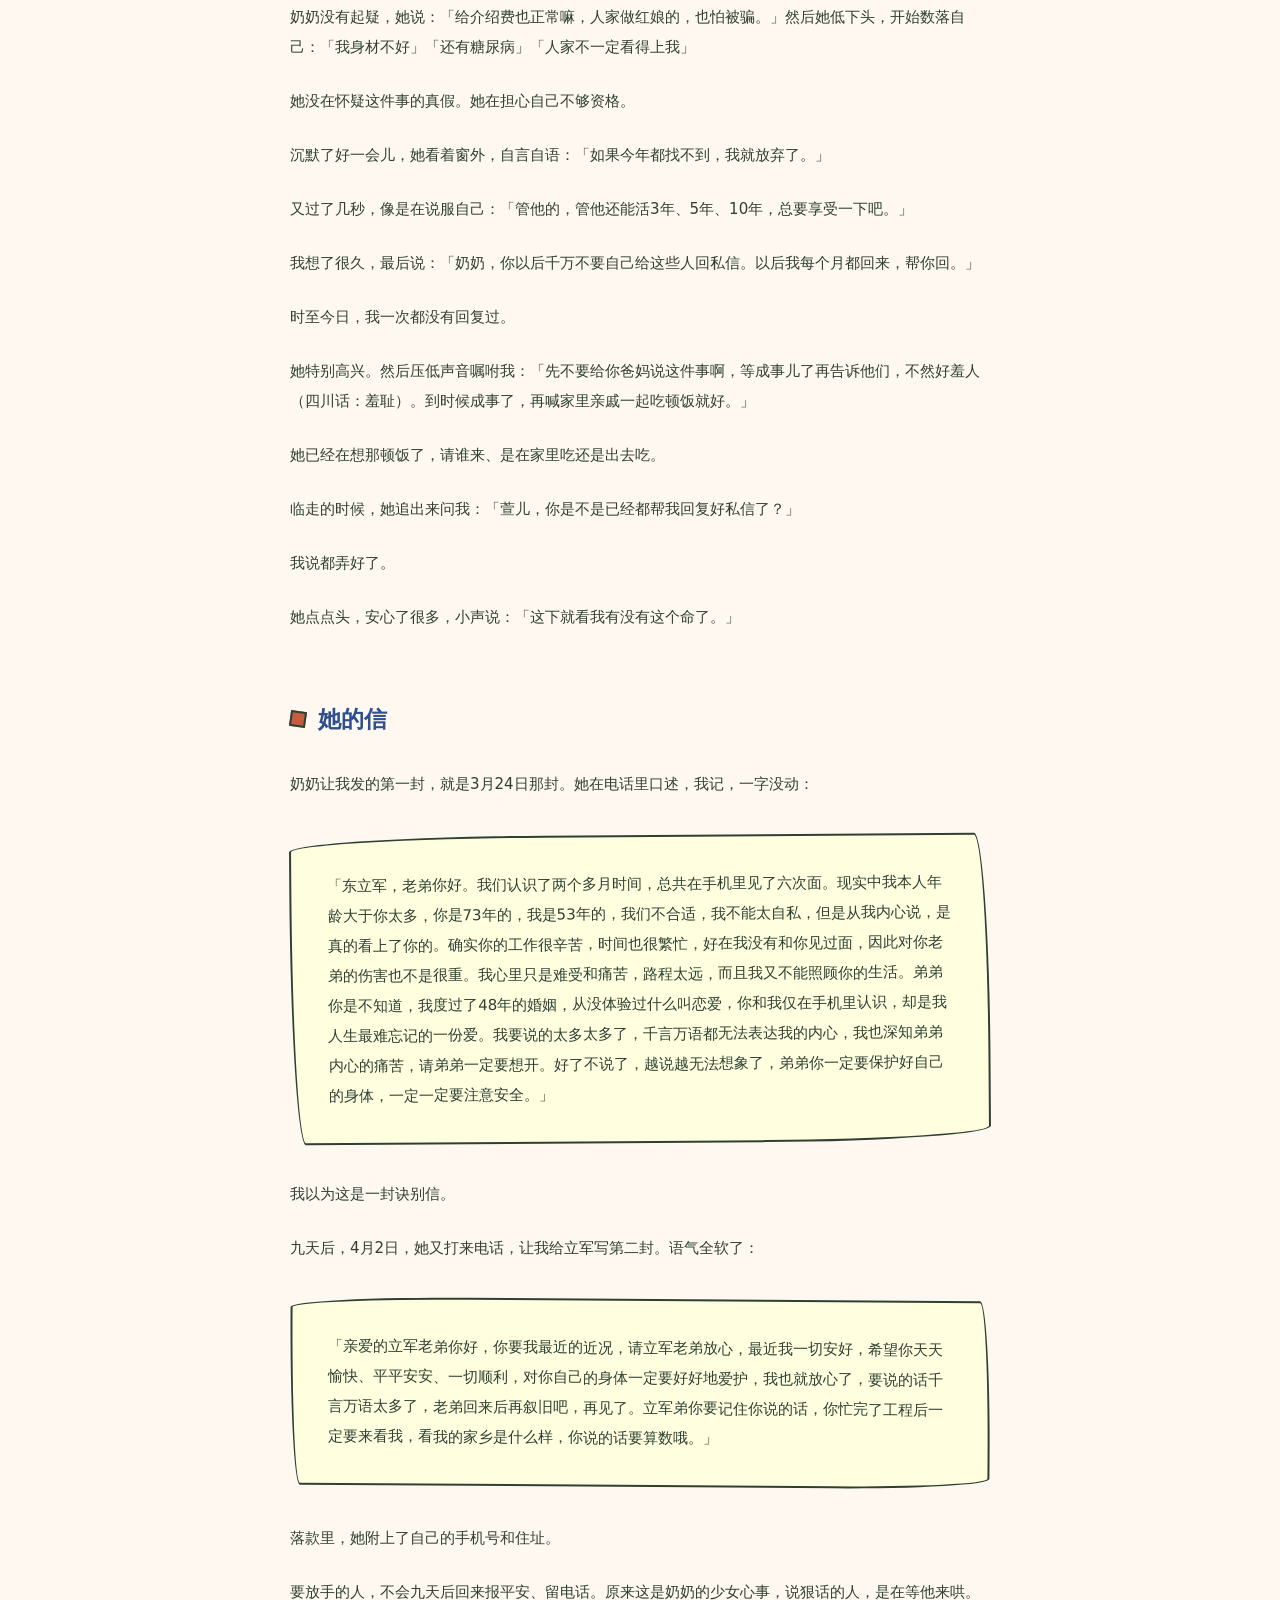
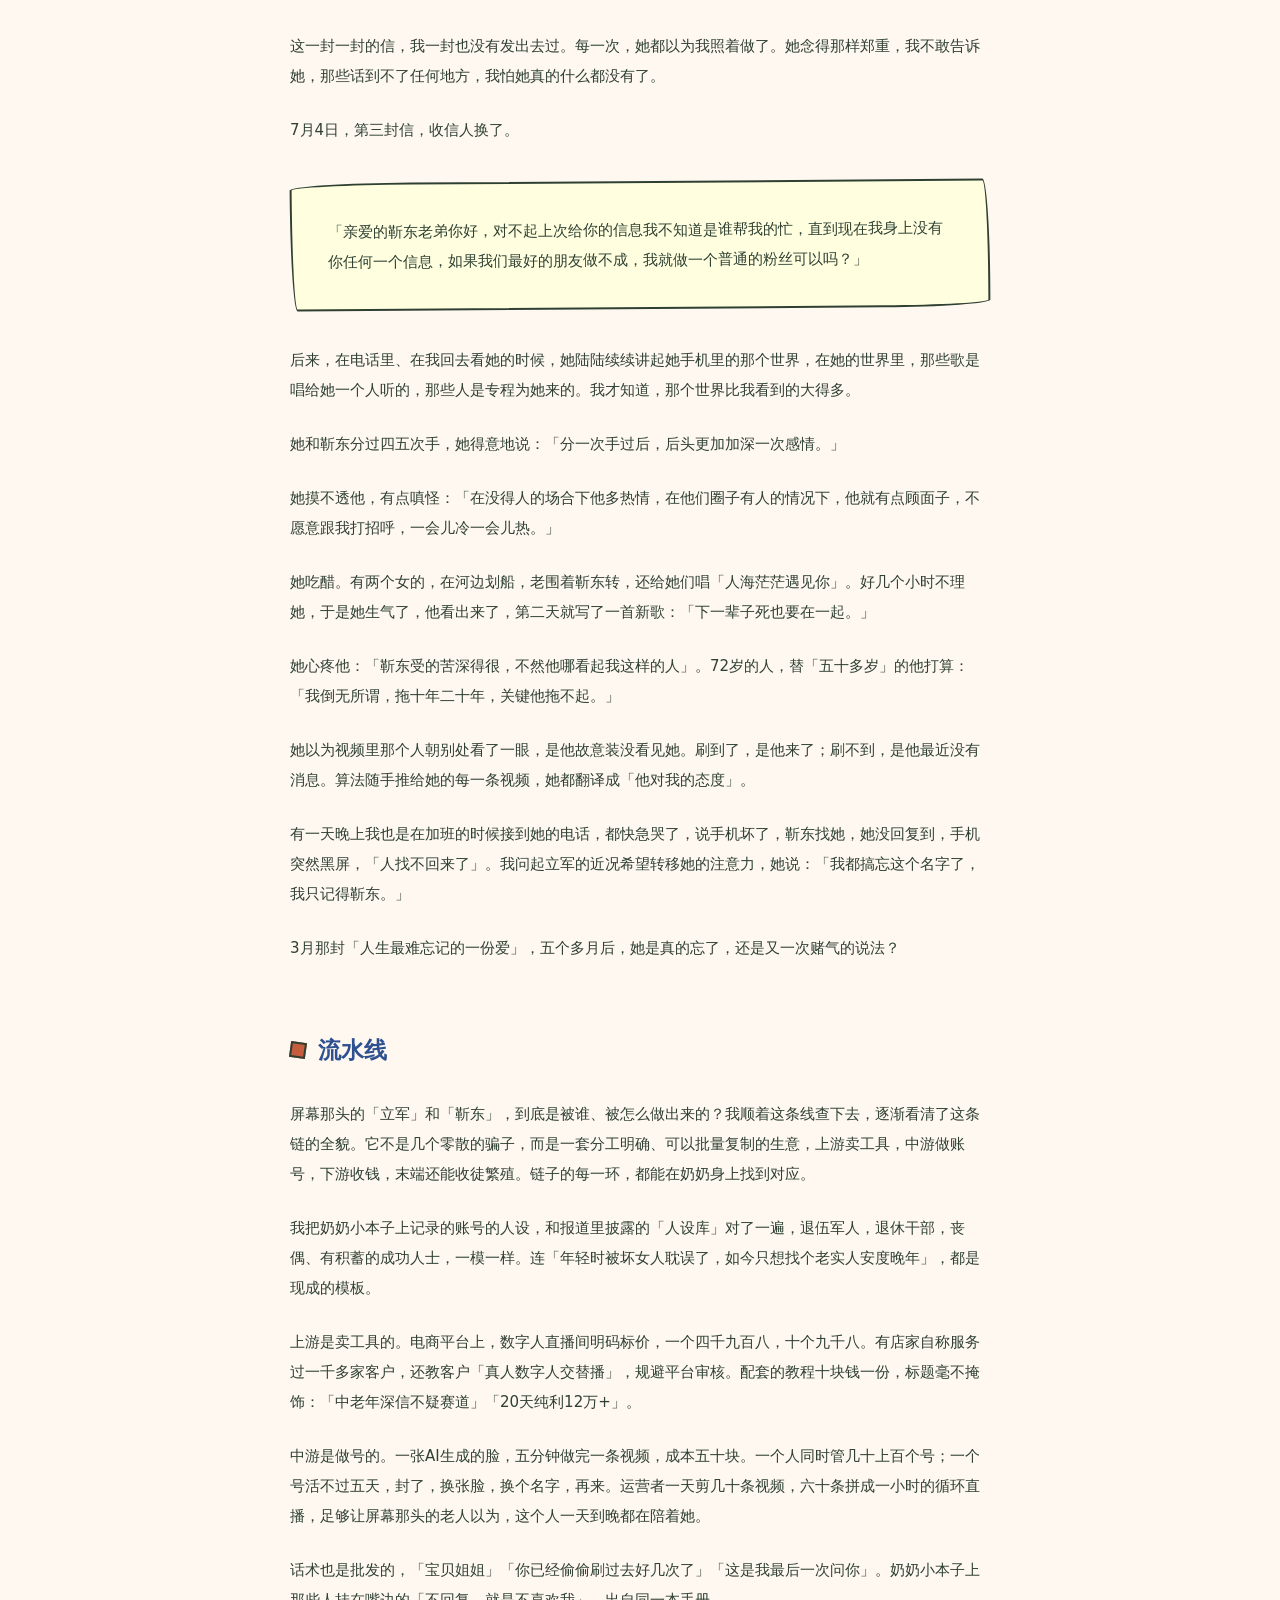
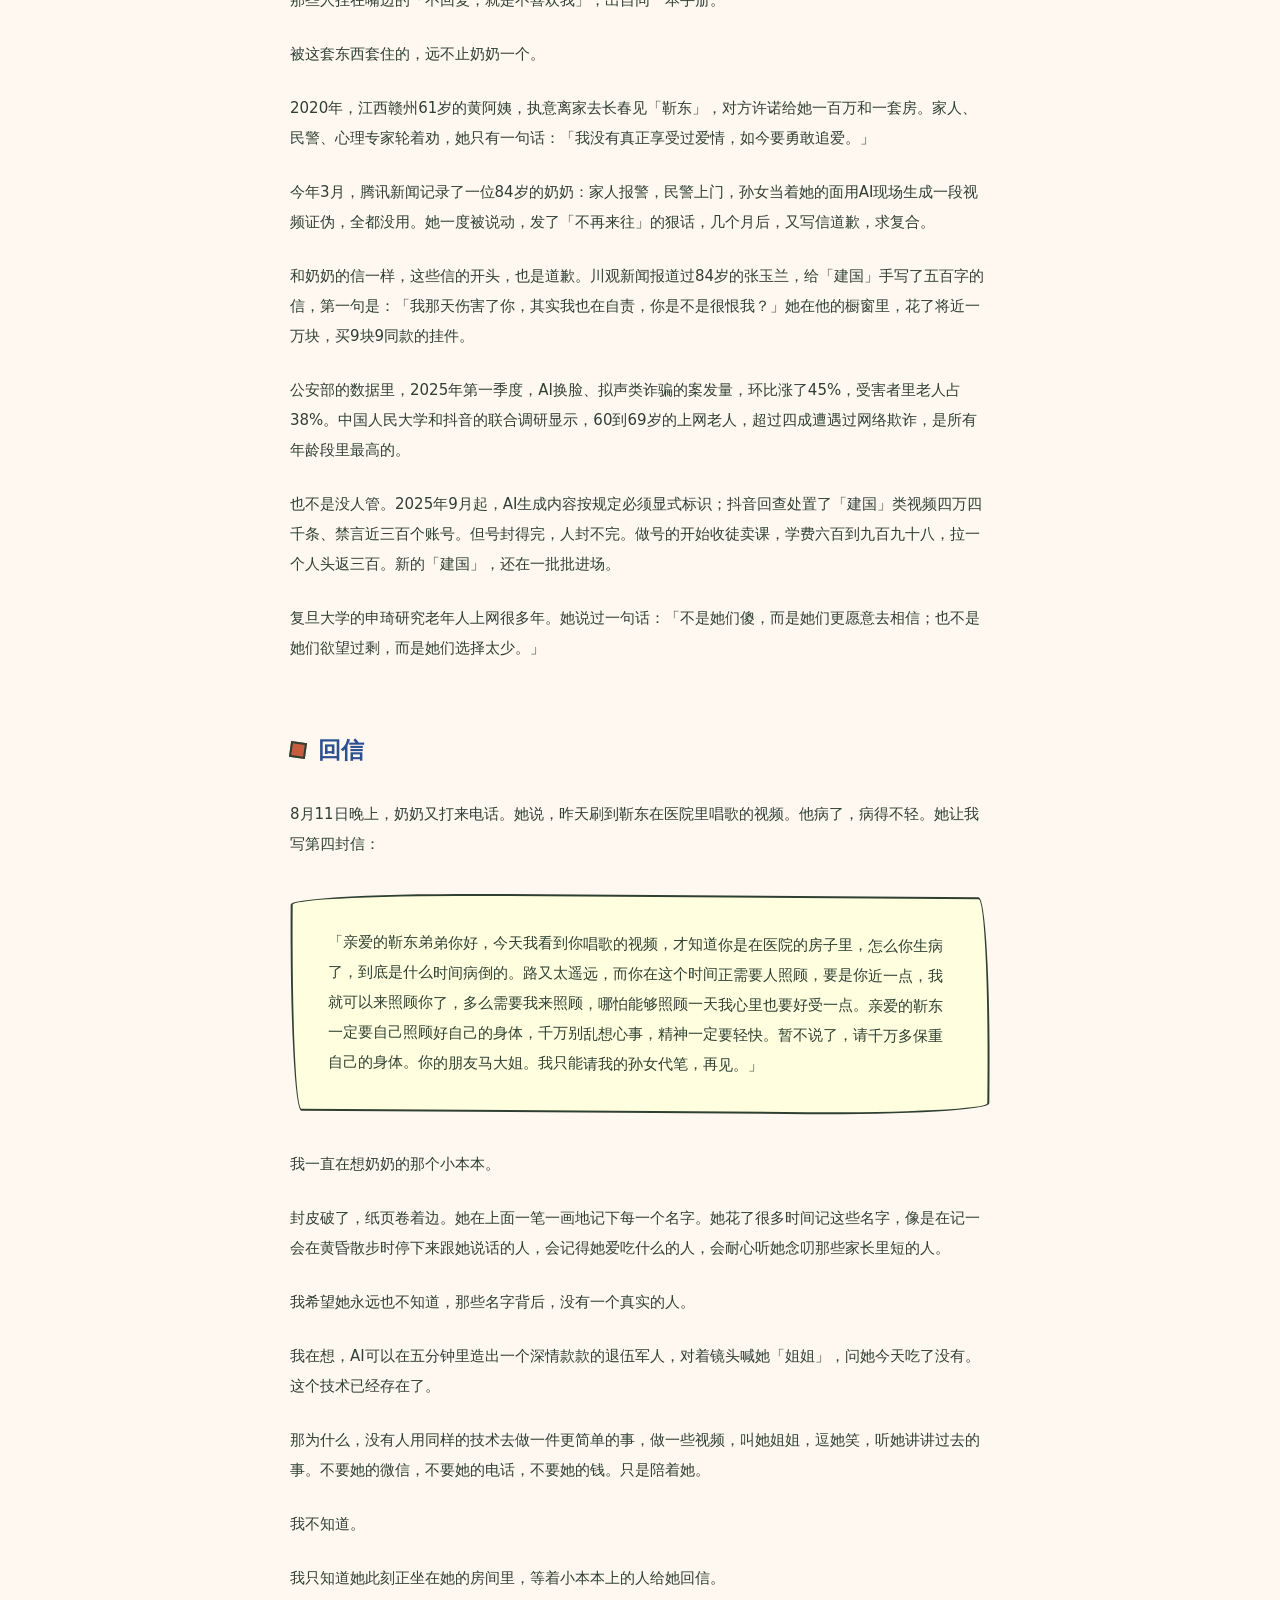
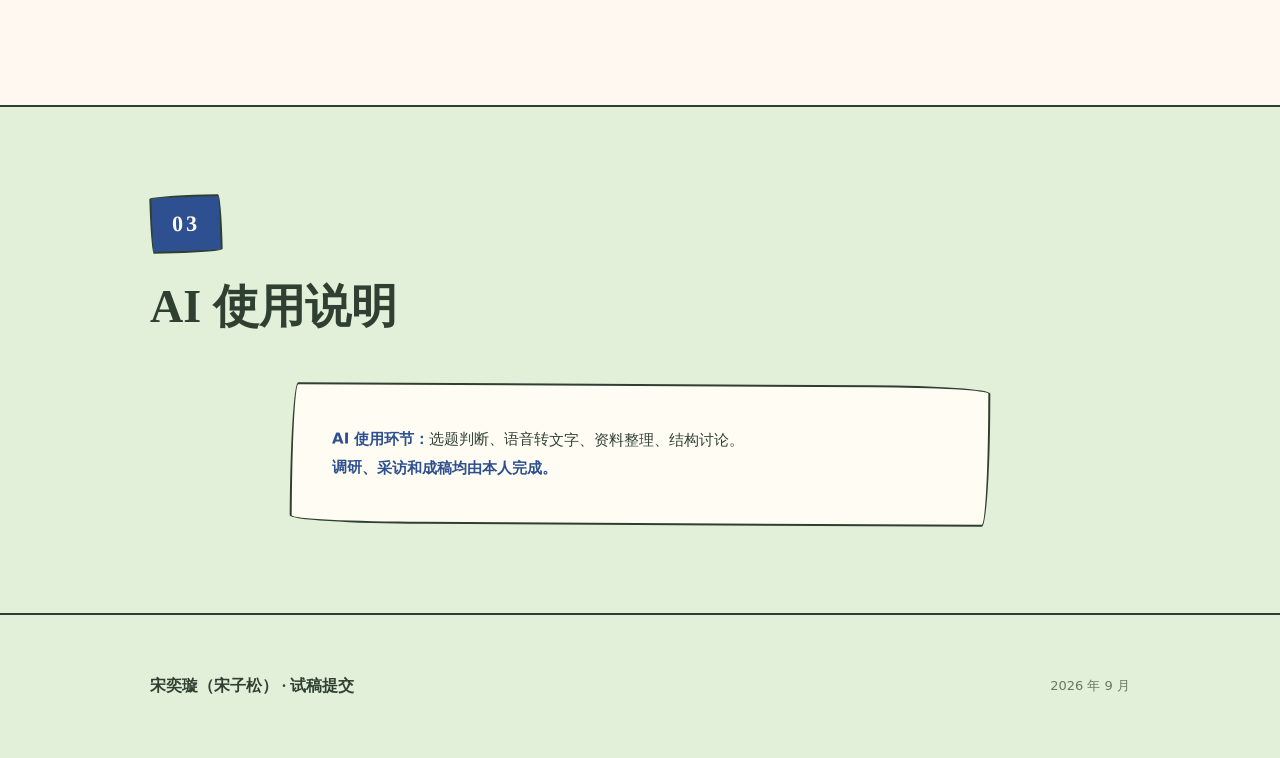
==== commit dd231666: "Update topics: 小狮日记 case + 选题一收尾微调" ====
--- a/kazike-shigao/index.html
+++ b/kazike-shigao/index.html
@@ -251,14 +251,13 @@
         <h3 data-page-node-id="EEsiD0AoS4JVlaqCapksfY">奶奶给AI数字人写了四封情书</h3>
         <p data-page-node-id="M3gydAaUN3oyZCPQyYxCDF">抖音上有一条专门做给独居老人看的产业链，AI生成的完美大叔，成批写好的情话，同时说给几万个老人听。我72岁的奶奶是其中一个，她爱上了立军和靳东，半年里让我代笔写了四封情书。她以为信都寄出去了，她到现在还在等回信。</p>
         <p data-page-node-id="vpmZeD8HCaMQLvfPmUEXXr">为了弄清这条链怎么运转，我亲自调研了多个账号，也假装自己是老人进了账号的私域收集他们的运营方式，拨通了视频里留下的红娘电话，相关判例和数据也逐一核实到了源头。</p>
-        <p data-page-node-id="zCeqdLiJskXaJG3V6pOYzc">老人被AI骗钱的新闻已经很多，我要写的是新闻没写到的那一层，这条链真正收割的不是钱，是一个老人人生里第一次真正的恋爱。她的信、她的等待、她替对方找的每一个理由，都是真的，只有那个人是假的。</p>
+        <p data-page-node-id="zCeqdLiJskXaJG3V6pOYzc">老人被AI骗钱的新闻已经很多，我要写的是新闻没写到的那一层，这条链真正收割的不是钱，是一个老人人生里第一次真正的恋爱。她的信、她的等待、她替对方找的每一个理由，都是真的。</p>
       </div>
       <div class="card reveal" data-page-node-id="u9NSkbBg7RIQ9jJ0LFQF1u">
         <div class="tag" data-page-node-id="XpvmreypCW33ZrSgsQExfA">选题二</div>
         <h3 data-page-node-id="KiZZjCKuavolH72bnUe1GF">用AI给老人写回忆录，能不能长成一门产业？</h3>
-        <p data-page-node-id="ru9ykPndM9KQ2SAvAjTfZJ">给老人写回忆录这个生意，被说过好几次风口，但风口说的是需求，我想问的是它能不能是一门真正的产业？这个问题我有体感。</p>
-        <p data-page-node-id="csIonmyx1QyLZiwMgtyDh1">我做过一个叫做玻璃弹珠的回忆录工作室，面对面采访老人，用AI辅助整理成稿，最后做成一本能翻的书。做第一本的时候我就明白了这生意为什么有人愿意付钱：老人讲了一辈子没人听的故事，终于有人坐下来听完了。但我也很清楚它为什么难做：客人从哪来，怎么定价，一本书一两个月的时间成本怎么摊。</p>
-        <p data-page-node-id="NULuC0nS0S8nKCQ1qBT3FQ">这些我答不上来，有人答上来了。例如成都的朝花夕阳2021年就公司化运营，十几个人，六道工序，三次试稿才签一个写手，已经服务了三十多位老人。而更多主理人还停在社交平台上接散单，有一单没一单。</p>
+        <p data-page-node-id="ru9ykPndM9KQ2SAvAjTfZJ">给老人写回忆录这个生意，被说过好几次风口，但风口说的是需求，我想问的是它能不能是一门真正的产业？最近，小狮日记的 《AI人生史官》视频刷屏，他用 AI 做了一个能像晚辈一样陪老人聊天的 APP，特地去请教了倪萍老师怎么做访谈，还加了方言识别，让不会说普通话的老人也能开口。这件事蛮打动我的，这个赛道已经有人用AI做出了产品。</p>
+        <p data-page-node-id="csIonmyx1QyLZiwMgtyDh1">我自己做过一个叫做玻璃弹珠的回忆录工作室，那时候还不是agent时代，只是用对话式AI辅助整理成稿，不过还是积累了一些业务体感。为什么有人愿意付钱？老人讲了一辈子没人听的故事，终于有人坐下来听完了。但我也很清楚它为什么难做，客人从哪来，怎么定价，一本书一两个月的时间成本怎么摊。其实这些问题也有人答上来了，例如成都的朝花夕阳2021年就公司化运营，十几个人，六道工序，三次试稿才签一个写手，已经服务了八十多位老人。而更多主理人还停在社交平台上接散单，有一单没一单。</p>
         <p data-page-node-id="SA6cAtSCwldgCEc6WUAiDT">我想去采访这些跑通了的主理人，也去看看那些用AI把成本压到最低的同行，他们做对了什么，最难的一关是什么，AI替掉了哪个环节，又有什么是它替不掉的。</p>
       </div>
     </div>
@@ -271,7 +270,7 @@
       <div class="no" data-page-node-id="HB15ah2Q92res2FjYyScO3">02</div>
       <h2 data-page-node-id="AryKnXpFmr7lbOG4yIeSa9">样稿</h2>
     </div>
-    <div class="article reveal" data-page-node-id="pPOvYCVEjAgnPF3nlipW1T">
+    <div class="article" data-page-node-id="pPOvYCVEjAgnPF3nlipW1T">
       <h3 class="article-title" data-page-node-id="QdzcMWYaYnRP4IyFu9p6pH">奶奶给AI数字人写了四封情书</h3>
 
       <div class="cold-open" data-page-node-id="coldOpen01">
@@ -393,6 +392,7 @@
 </footer>
 
 <script>
+document.documentElement.classList.add('js');
 const observer = new IntersectionObserver((entries) => {
   entries.forEach((entry) => {
     if (entry.isIntersecting) {
@@ -400,7 +400,7 @@
       observer.unobserve(entry.target);
     }
   });
-}, { threshold: 0.08 });
+}, { threshold: 0 });
 document.querySelectorAll('.reveal').forEach((el) => observer.observe(el));
 </script>
 
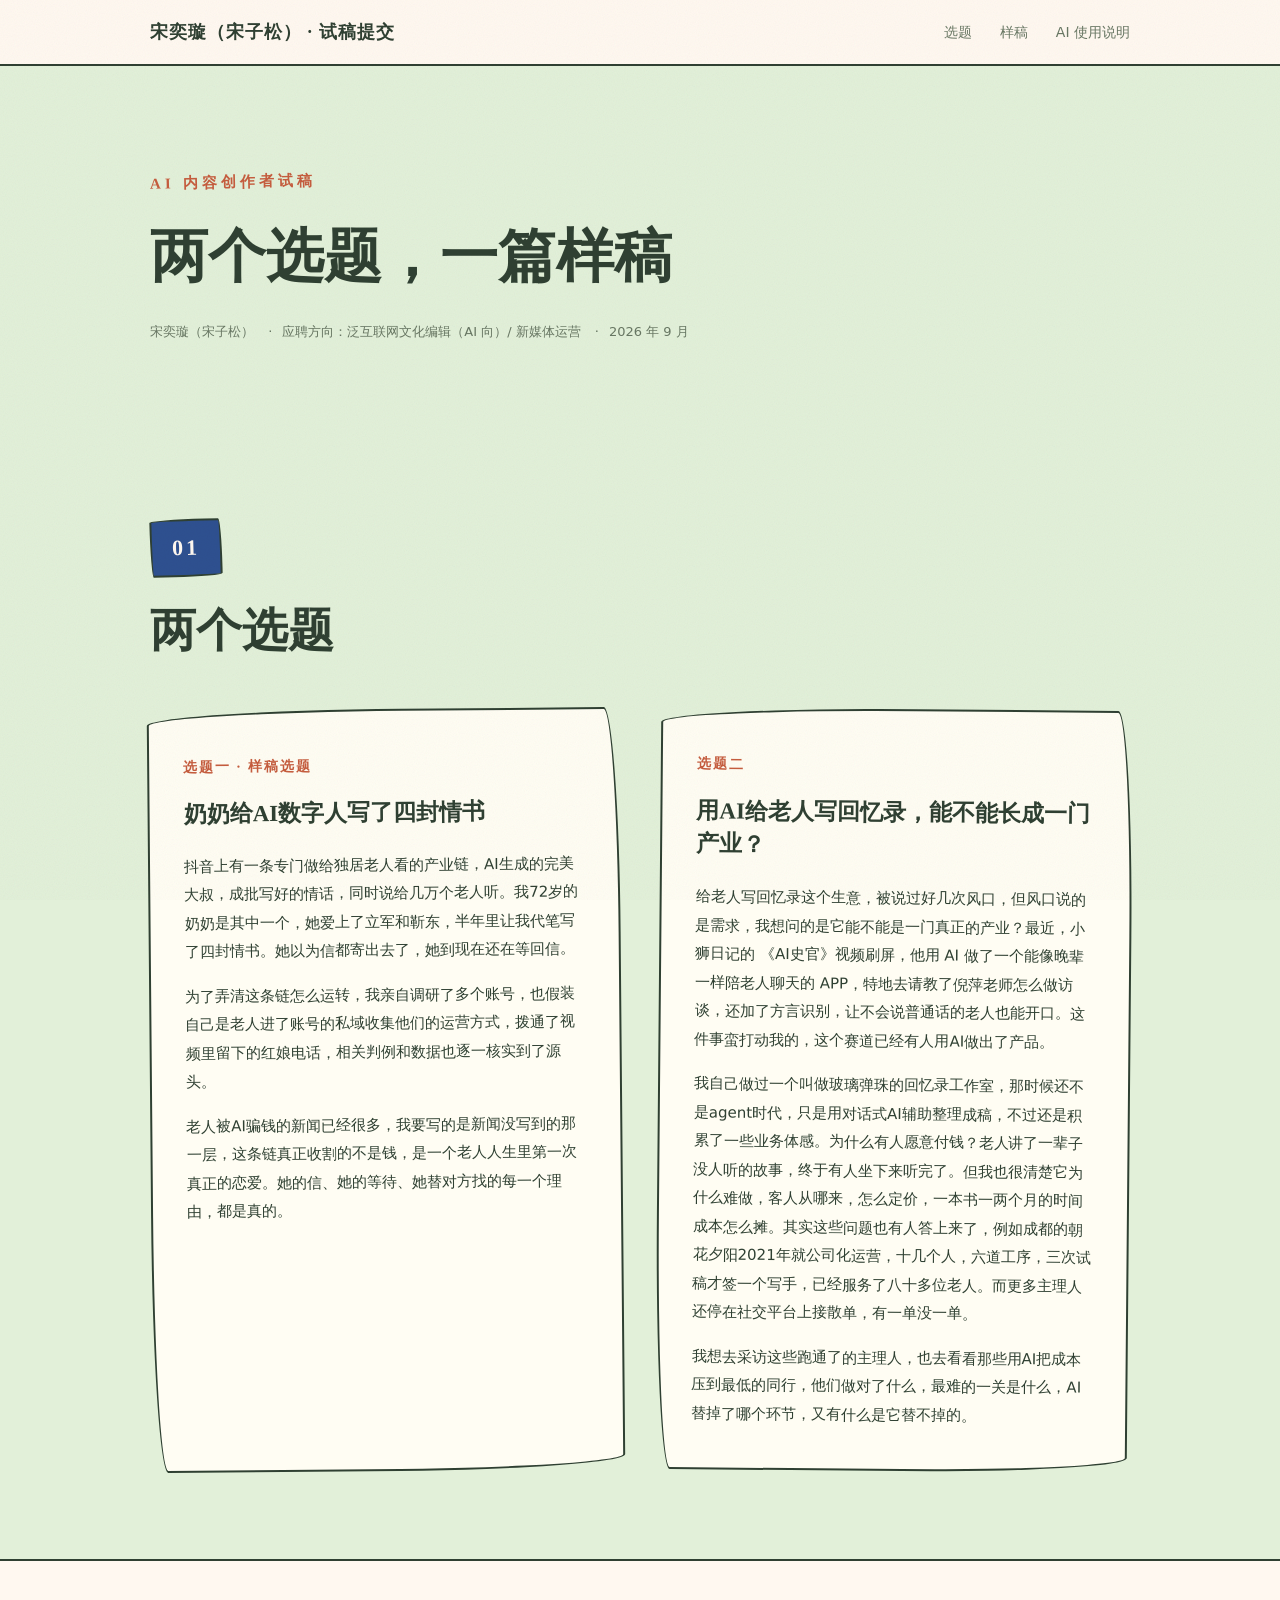
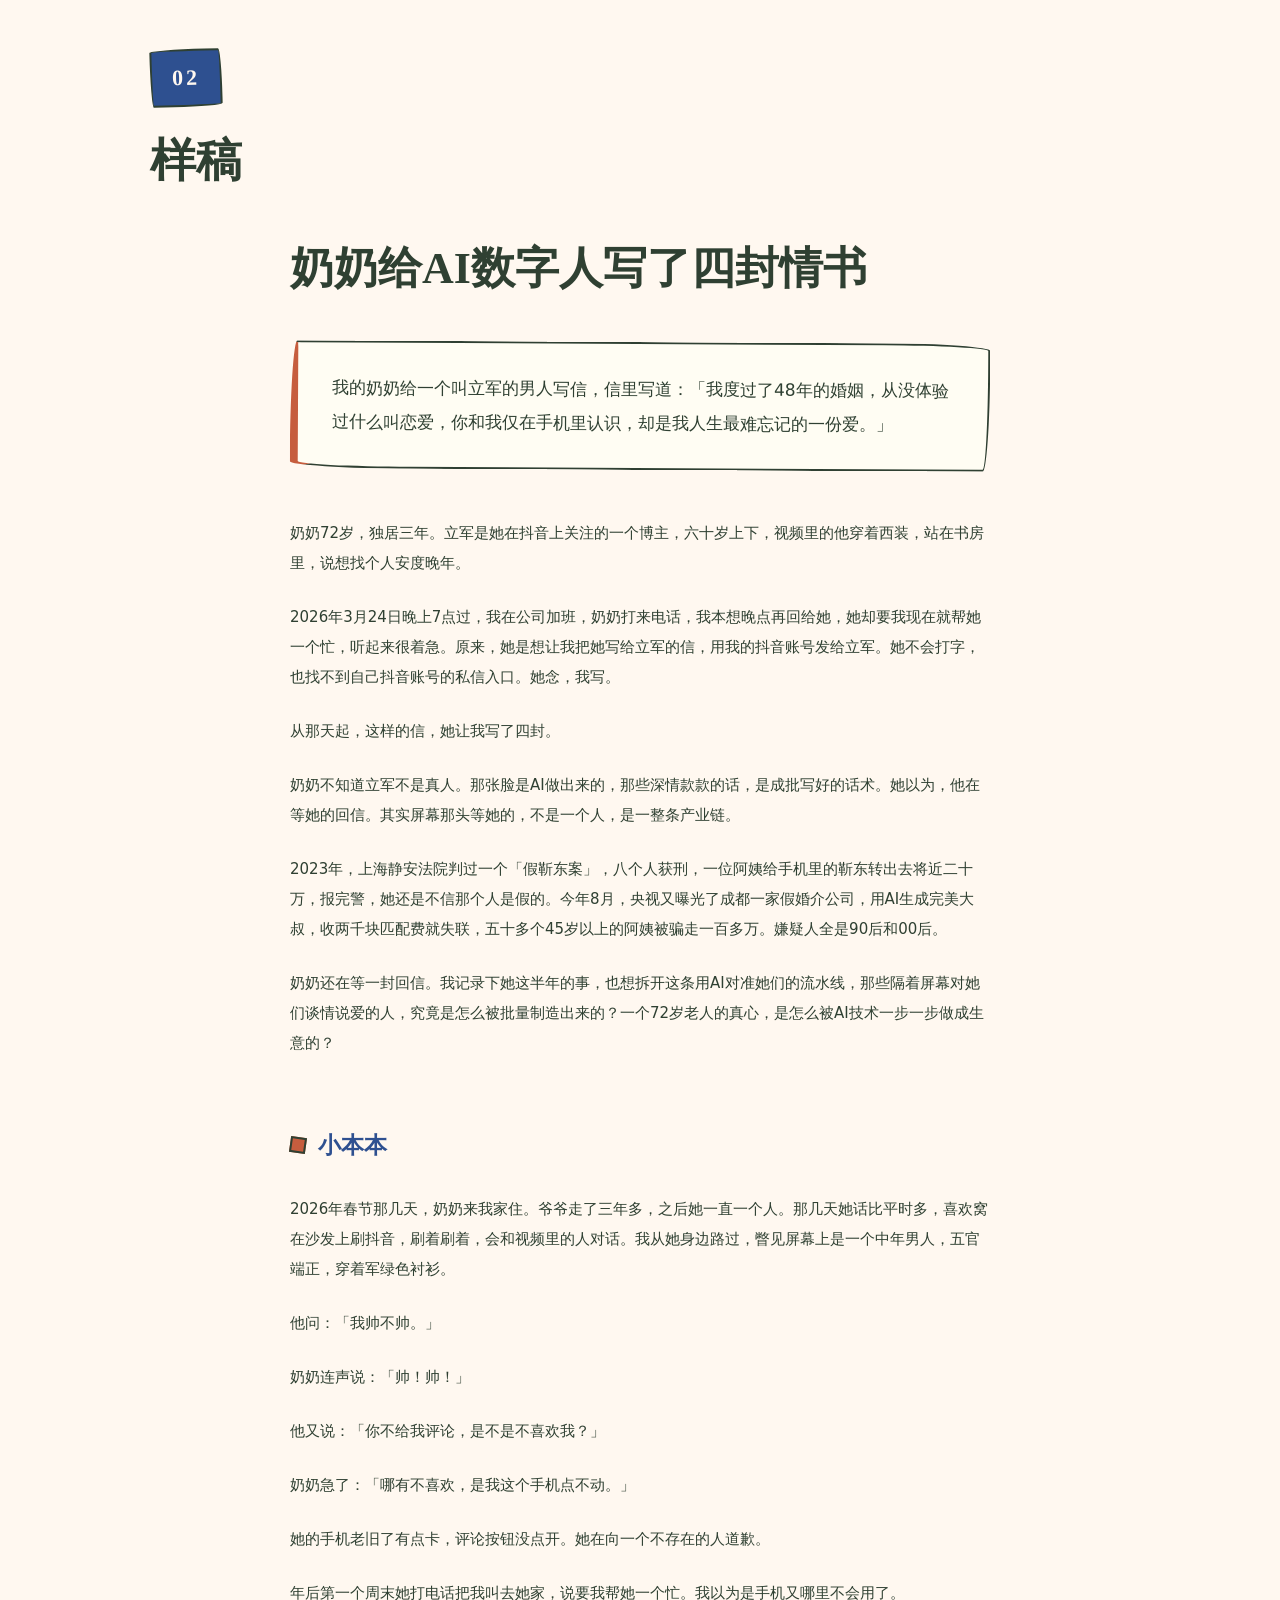
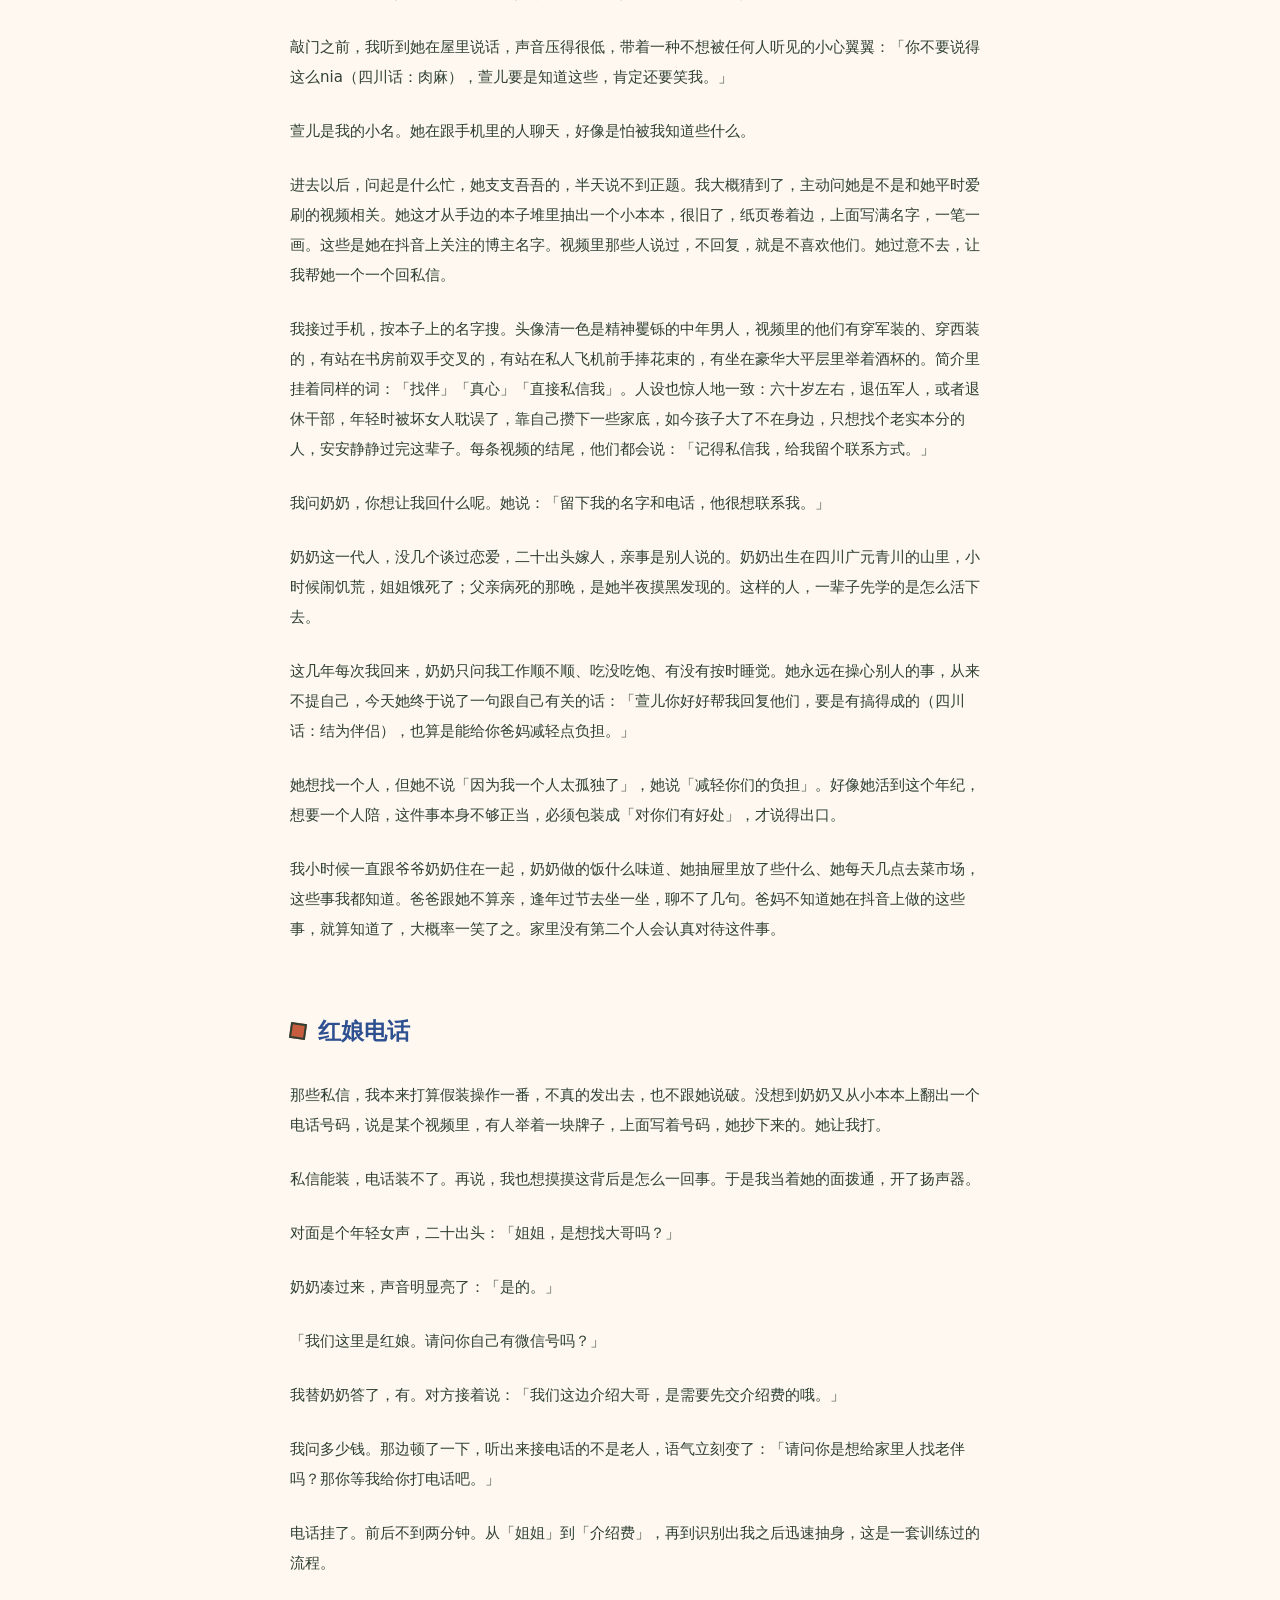
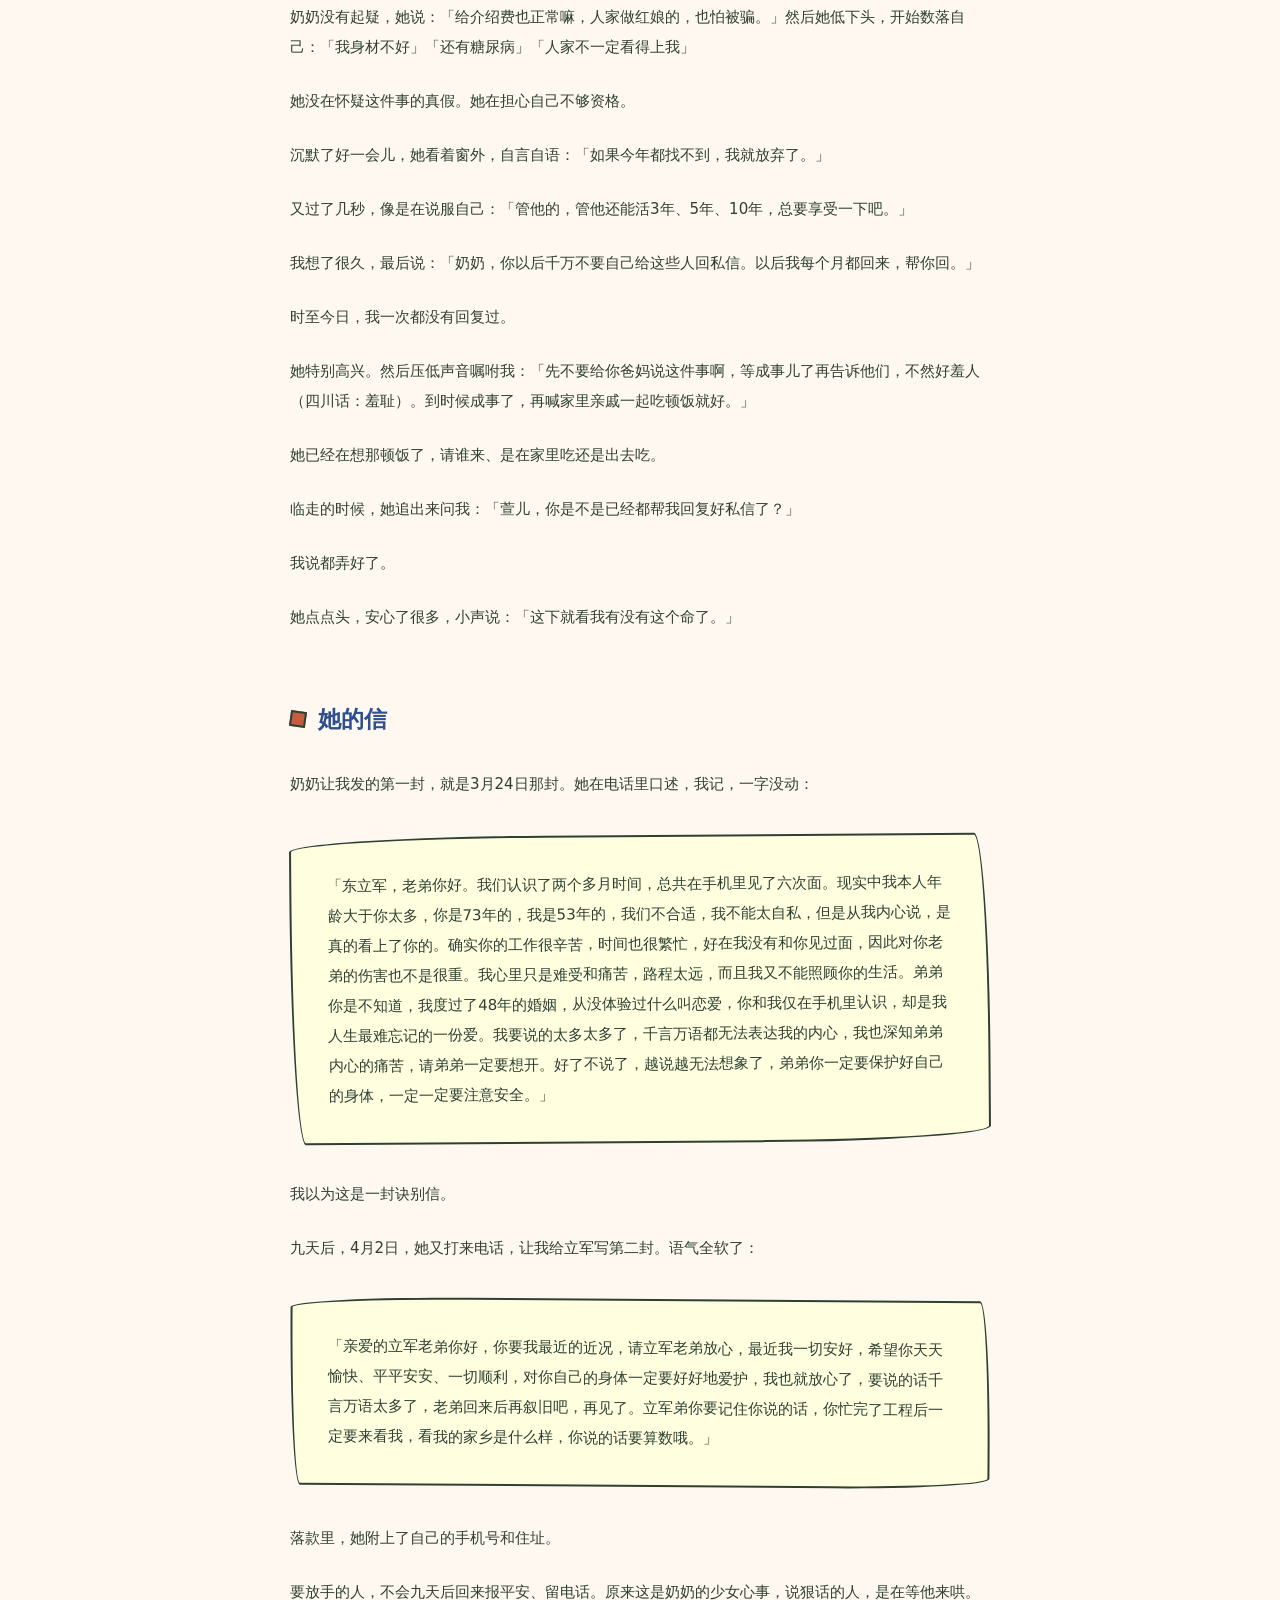
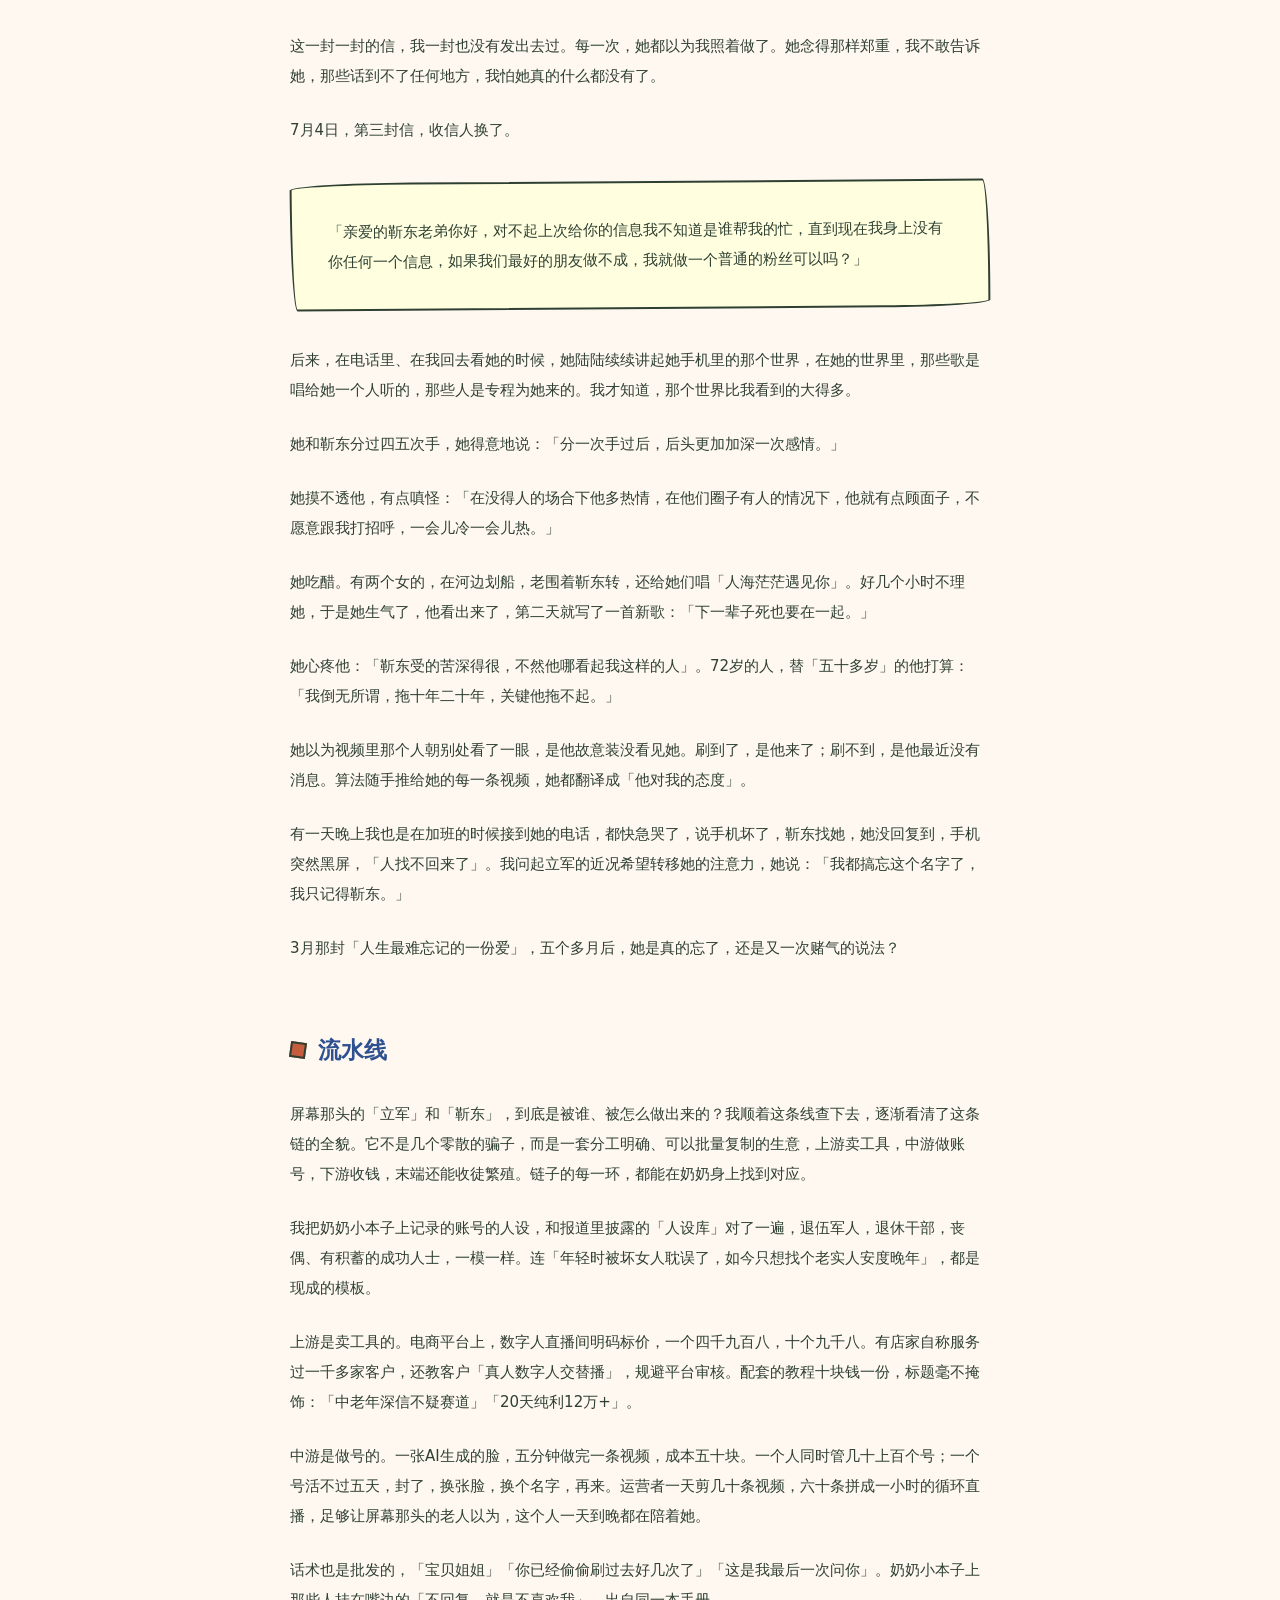
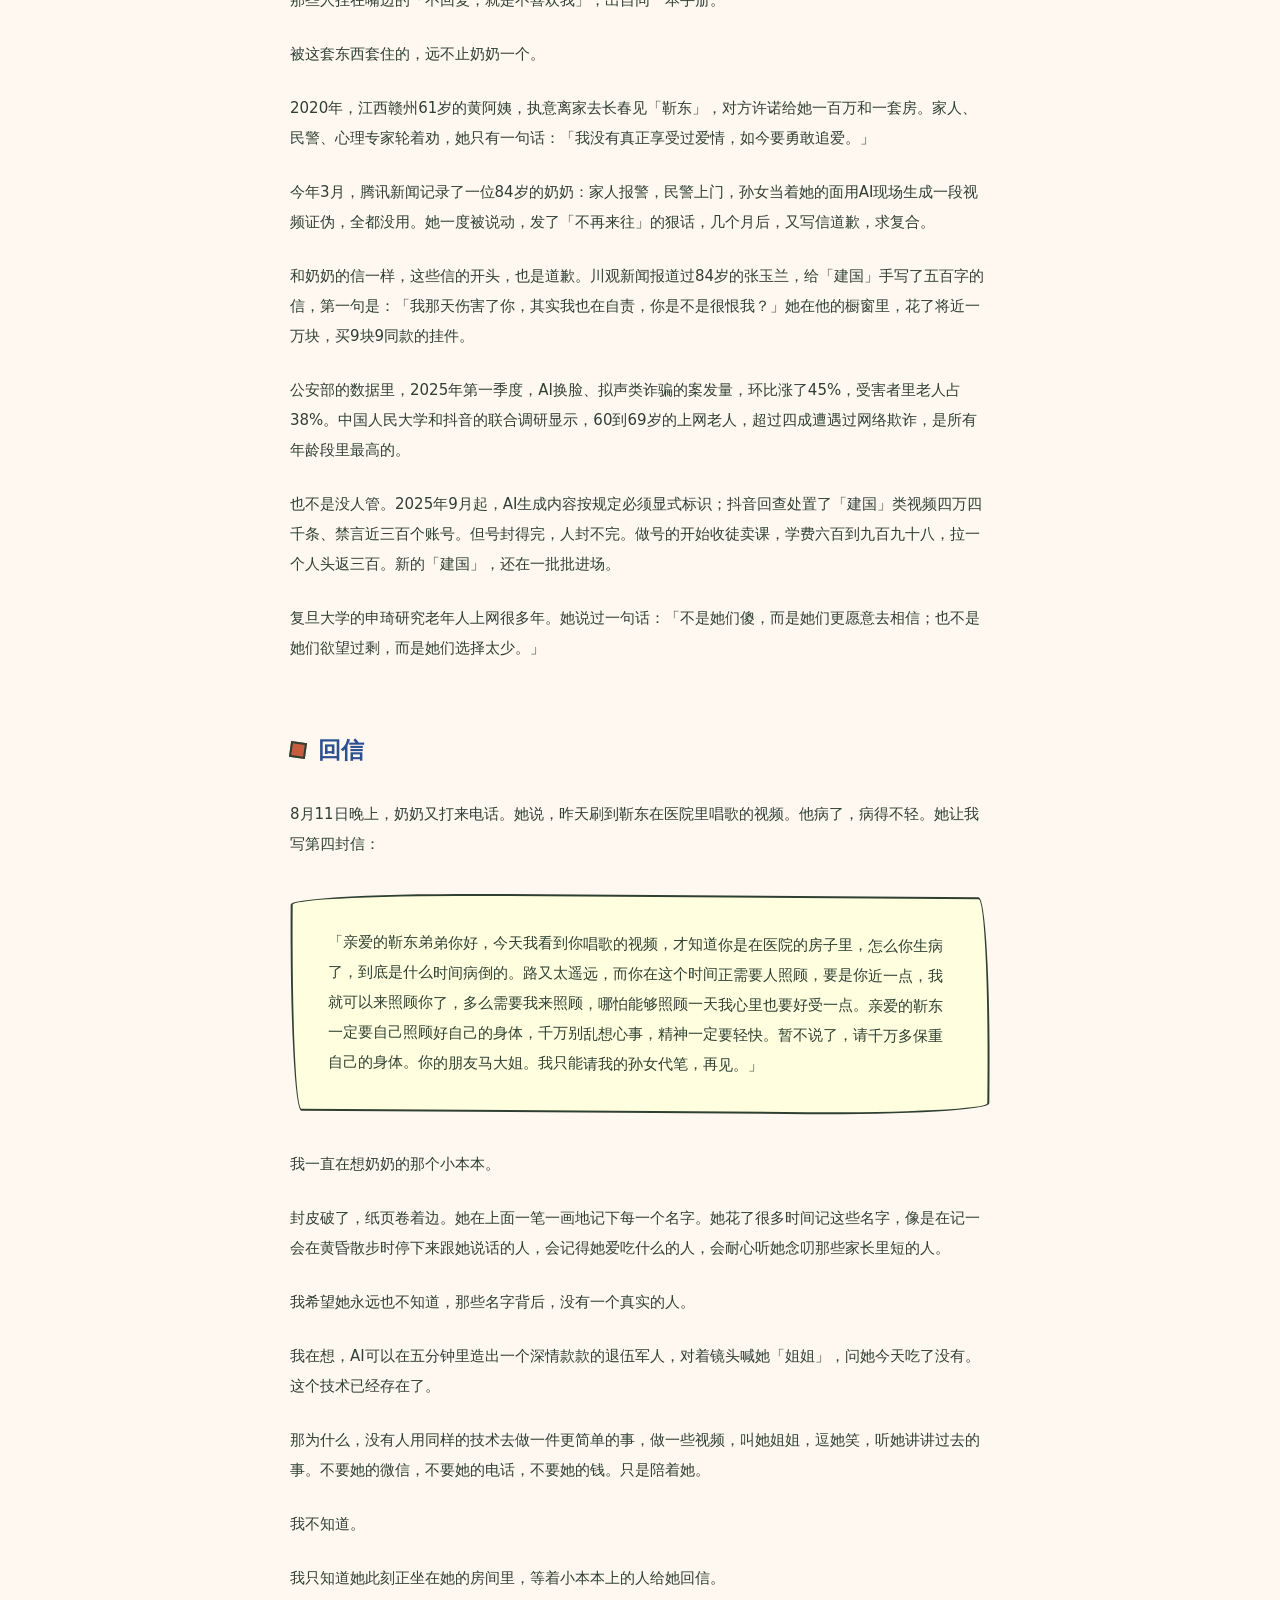
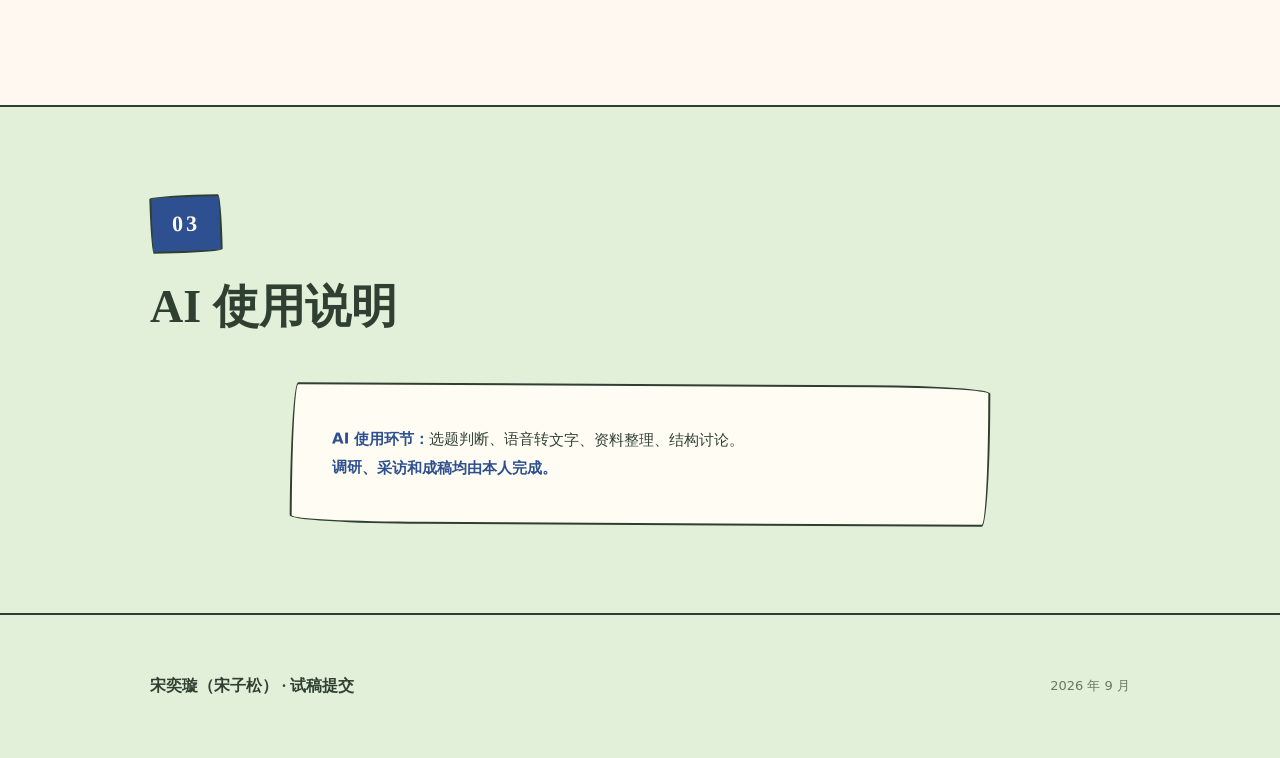
==== commit da713bd9: "Rename 小狮日记 product from 《AI人生史官》 to 《AI史官》" ====
--- a/kazike-shigao/index.html
+++ b/kazike-shigao/index.html
@@ -256,7 +256,7 @@
       <div class="card reveal" data-page-node-id="u9NSkbBg7RIQ9jJ0LFQF1u">
         <div class="tag" data-page-node-id="XpvmreypCW33ZrSgsQExfA">选题二</div>
         <h3 data-page-node-id="KiZZjCKuavolH72bnUe1GF">用AI给老人写回忆录，能不能长成一门产业？</h3>
-        <p data-page-node-id="ru9ykPndM9KQ2SAvAjTfZJ">给老人写回忆录这个生意，被说过好几次风口，但风口说的是需求，我想问的是它能不能是一门真正的产业？最近，小狮日记的 《AI人生史官》视频刷屏，他用 AI 做了一个能像晚辈一样陪老人聊天的 APP，特地去请教了倪萍老师怎么做访谈，还加了方言识别，让不会说普通话的老人也能开口。这件事蛮打动我的，这个赛道已经有人用AI做出了产品。</p>
+        <p data-page-node-id="ru9ykPndM9KQ2SAvAjTfZJ">给老人写回忆录这个生意，被说过好几次风口，但风口说的是需求，我想问的是它能不能是一门真正的产业？最近，小狮日记的 《AI史官》视频刷屏，他用 AI 做了一个能像晚辈一样陪老人聊天的 APP，特地去请教了倪萍老师怎么做访谈，还加了方言识别，让不会说普通话的老人也能开口。这件事蛮打动我的，这个赛道已经有人用AI做出了产品。</p>
         <p data-page-node-id="csIonmyx1QyLZiwMgtyDh1">我自己做过一个叫做玻璃弹珠的回忆录工作室，那时候还不是agent时代，只是用对话式AI辅助整理成稿，不过还是积累了一些业务体感。为什么有人愿意付钱？老人讲了一辈子没人听的故事，终于有人坐下来听完了。但我也很清楚它为什么难做，客人从哪来，怎么定价，一本书一两个月的时间成本怎么摊。其实这些问题也有人答上来了，例如成都的朝花夕阳2021年就公司化运营，十几个人，六道工序，三次试稿才签一个写手，已经服务了八十多位老人。而更多主理人还停在社交平台上接散单，有一单没一单。</p>
         <p data-page-node-id="SA6cAtSCwldgCEc6WUAiDT">我想去采访这些跑通了的主理人，也去看看那些用AI把成本压到最低的同行，他们做对了什么，最难的一关是什么，AI替掉了哪个环节，又有什么是它替不掉的。</p>
       </div>
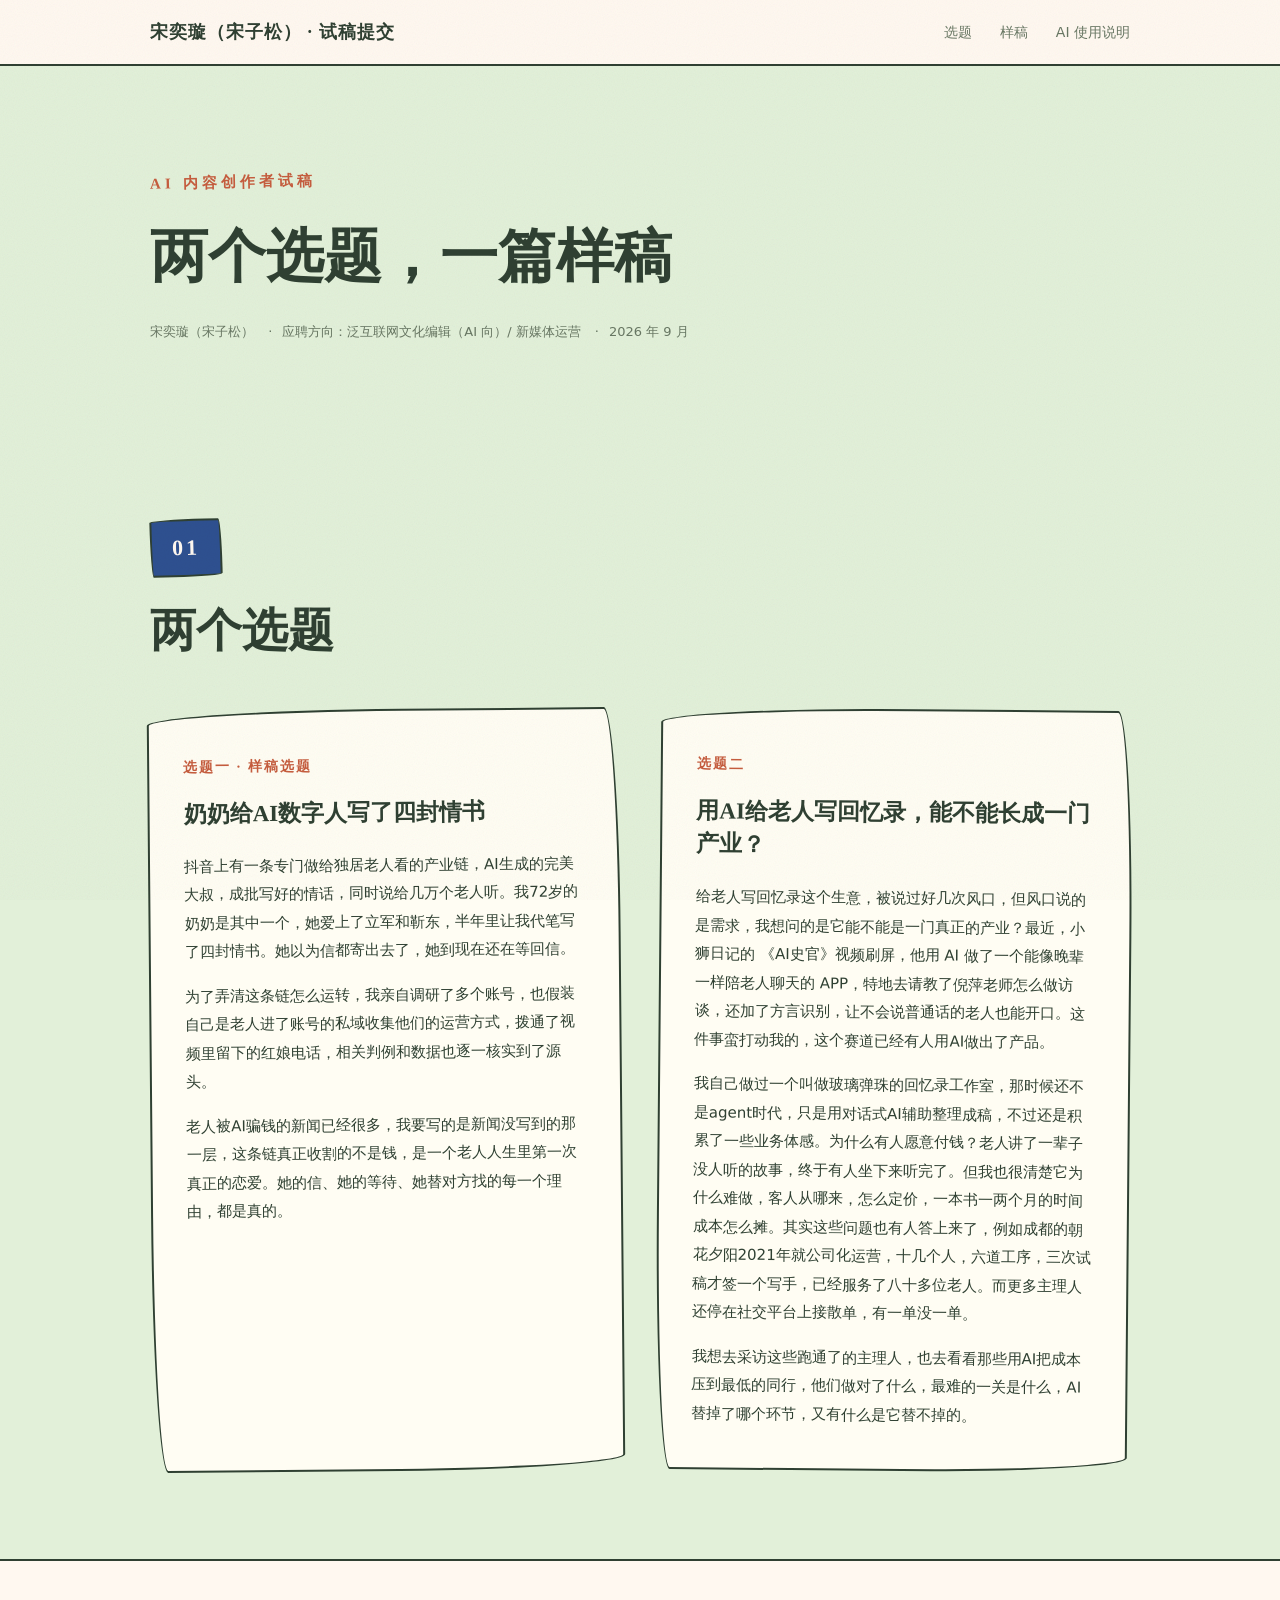
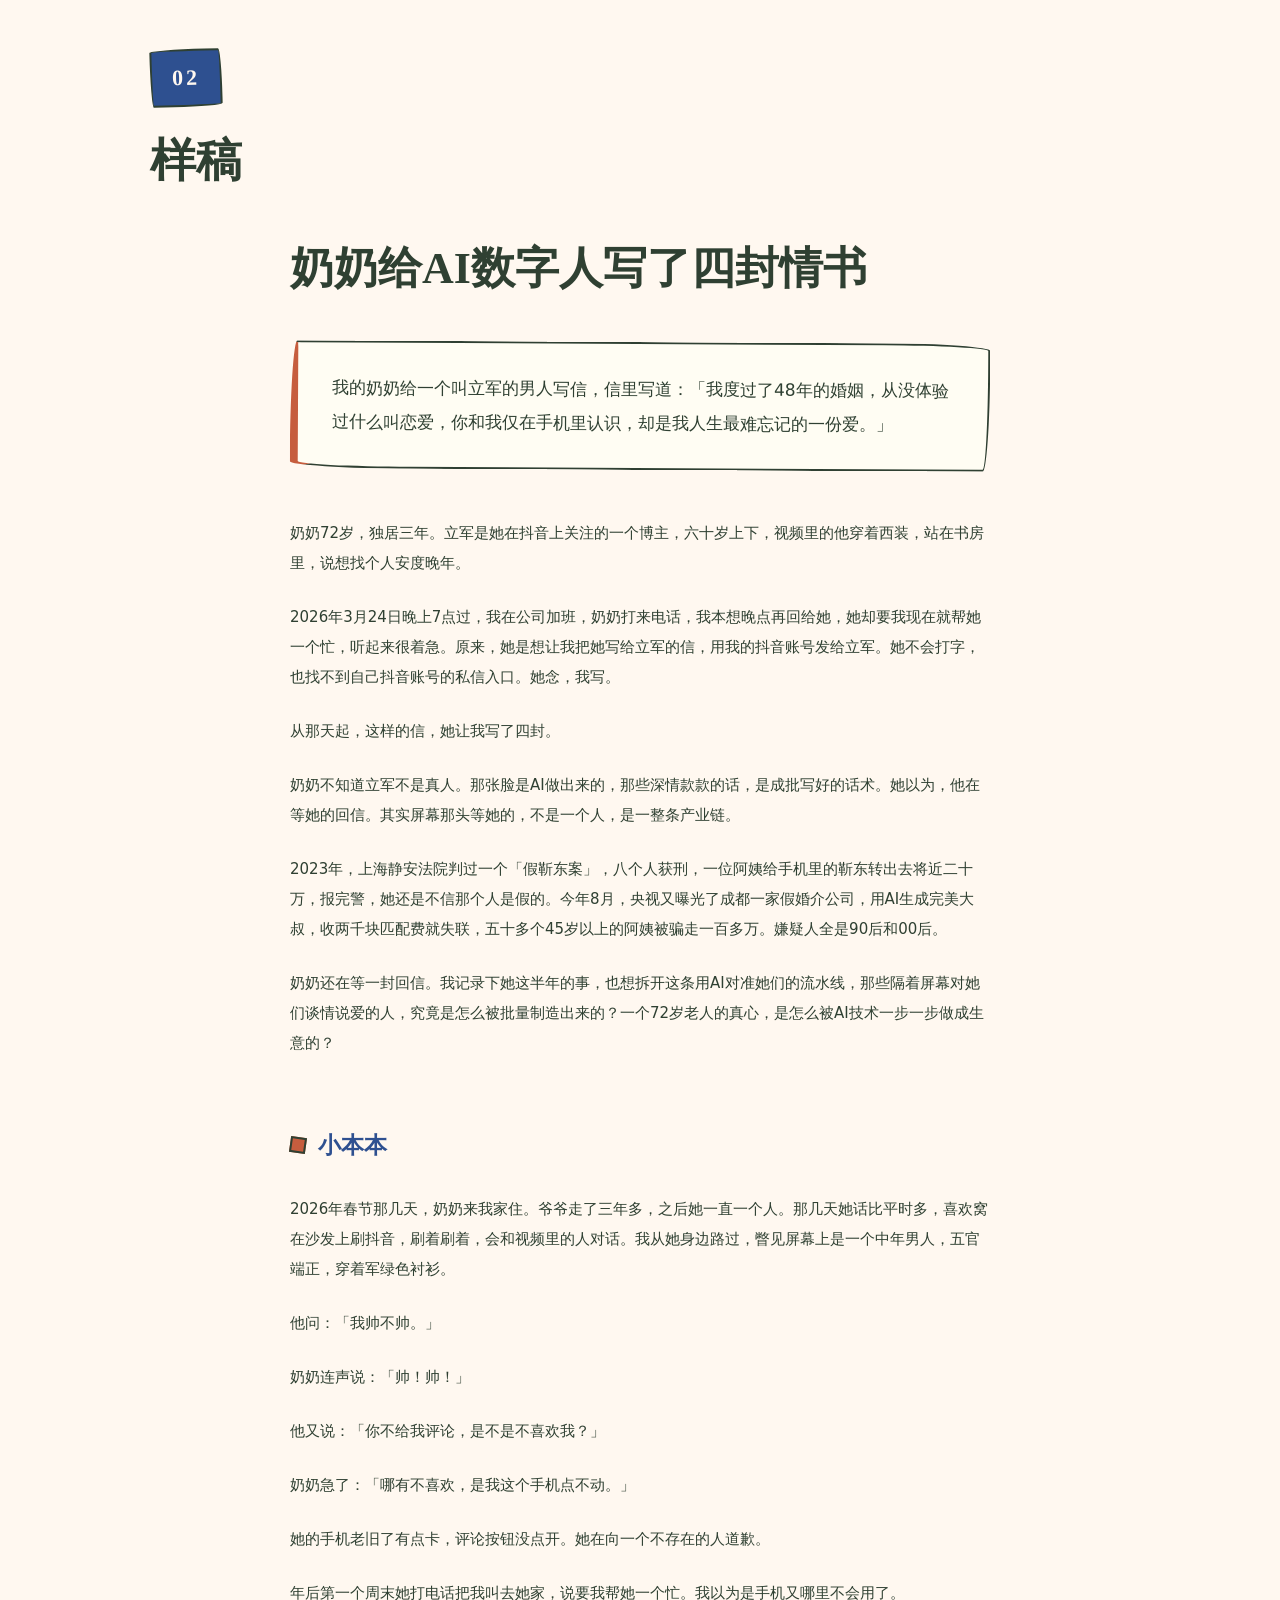
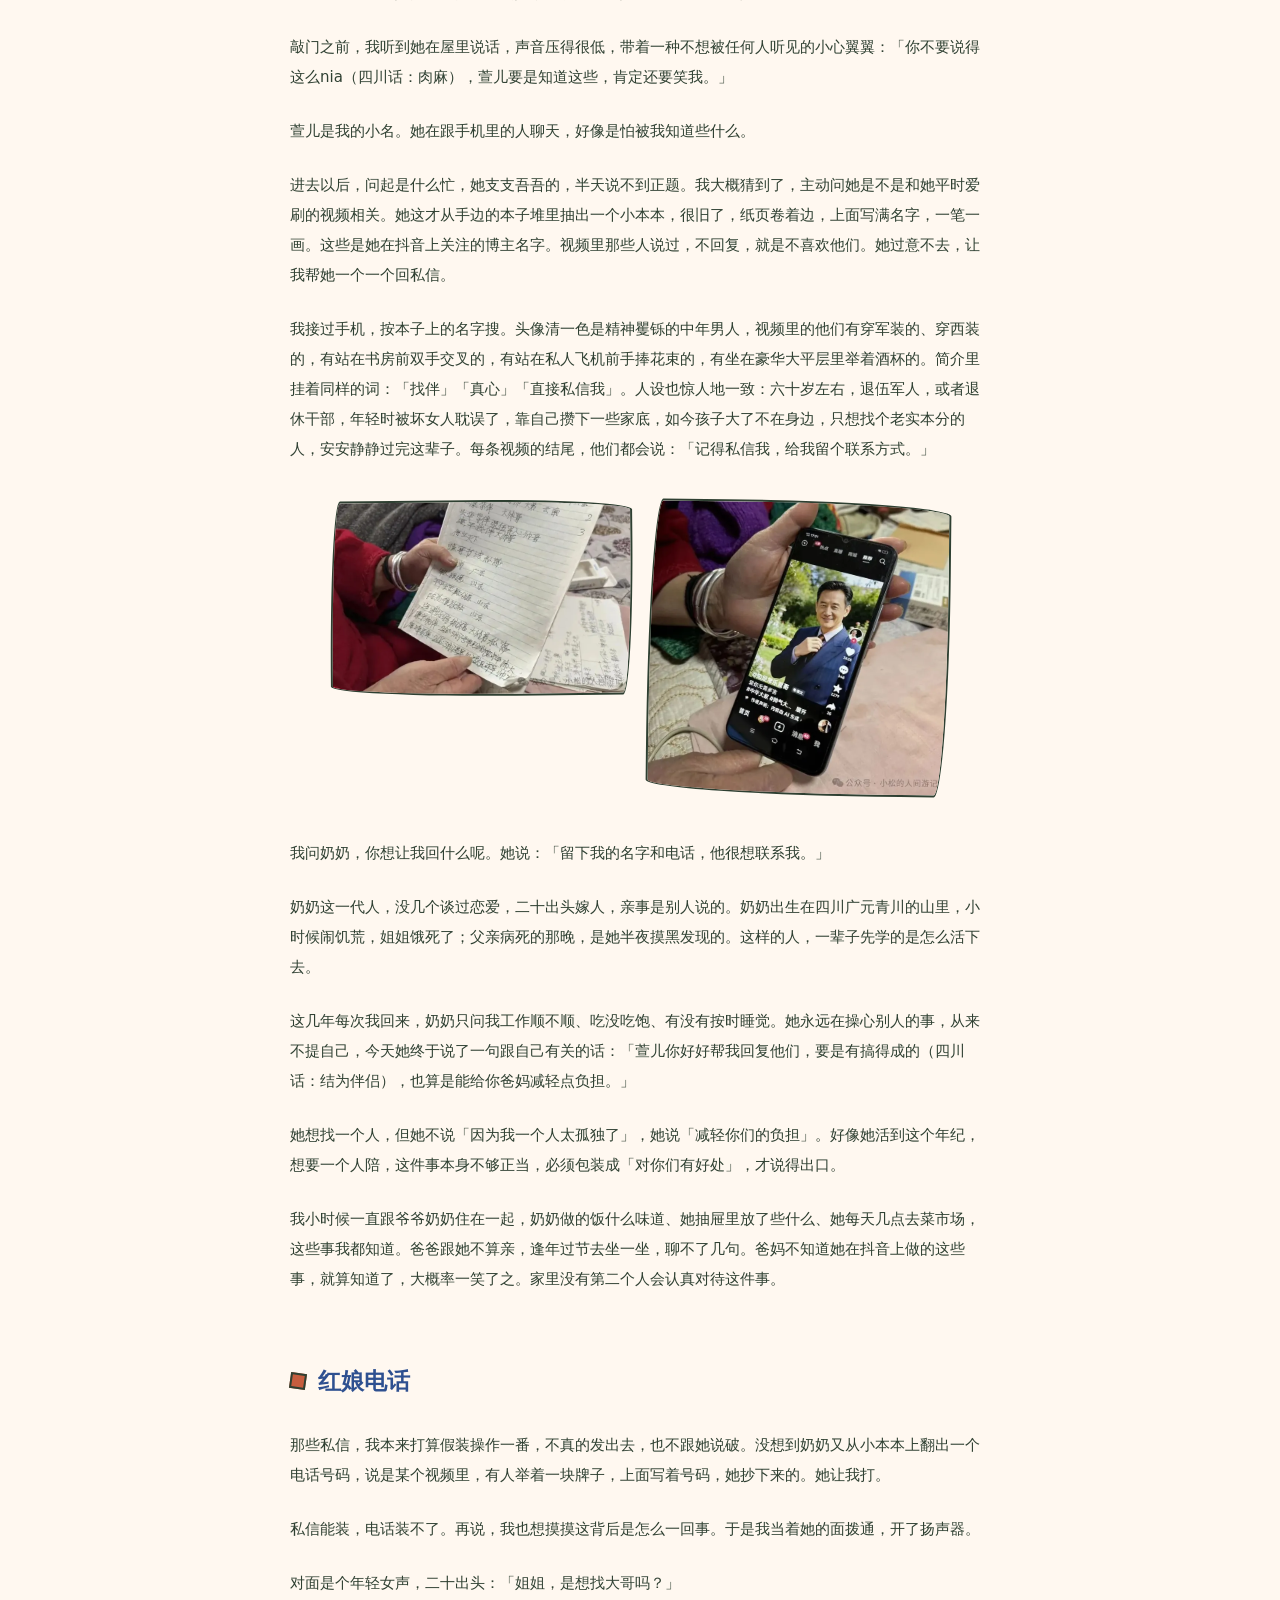
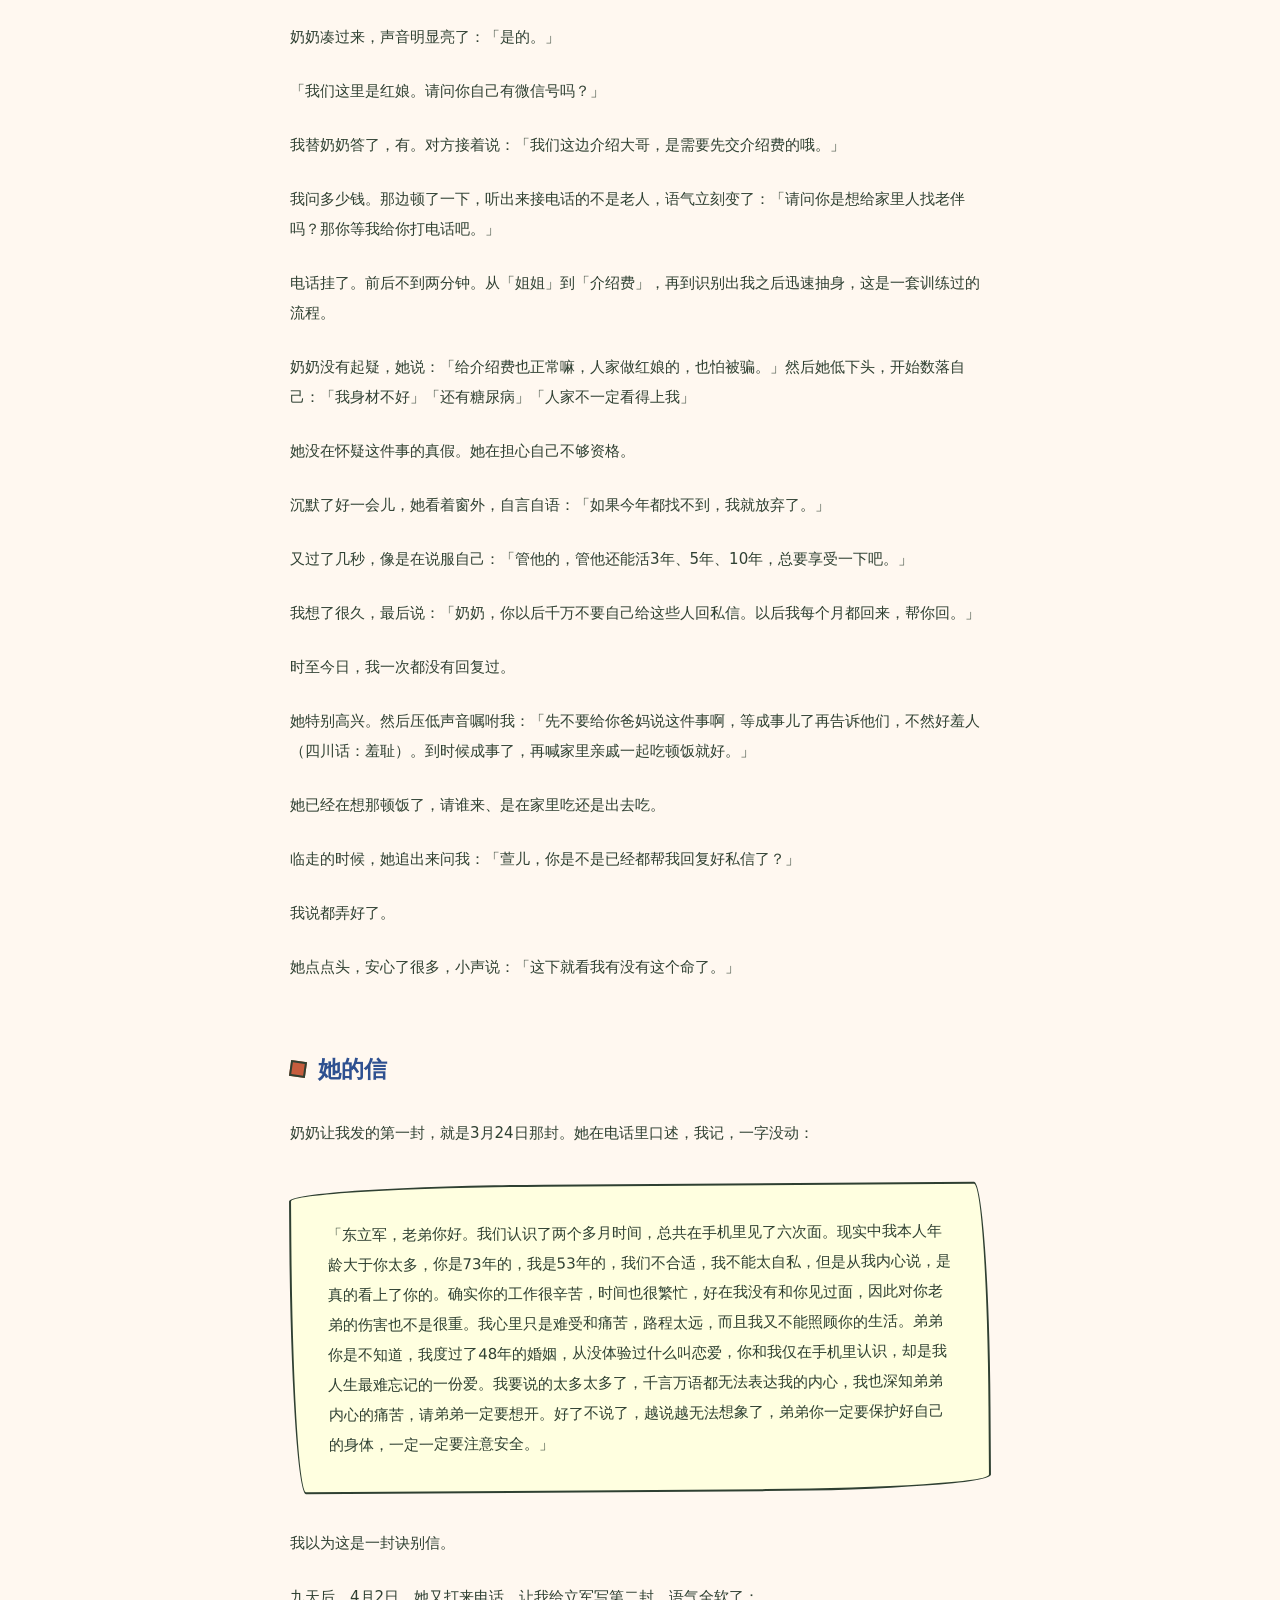
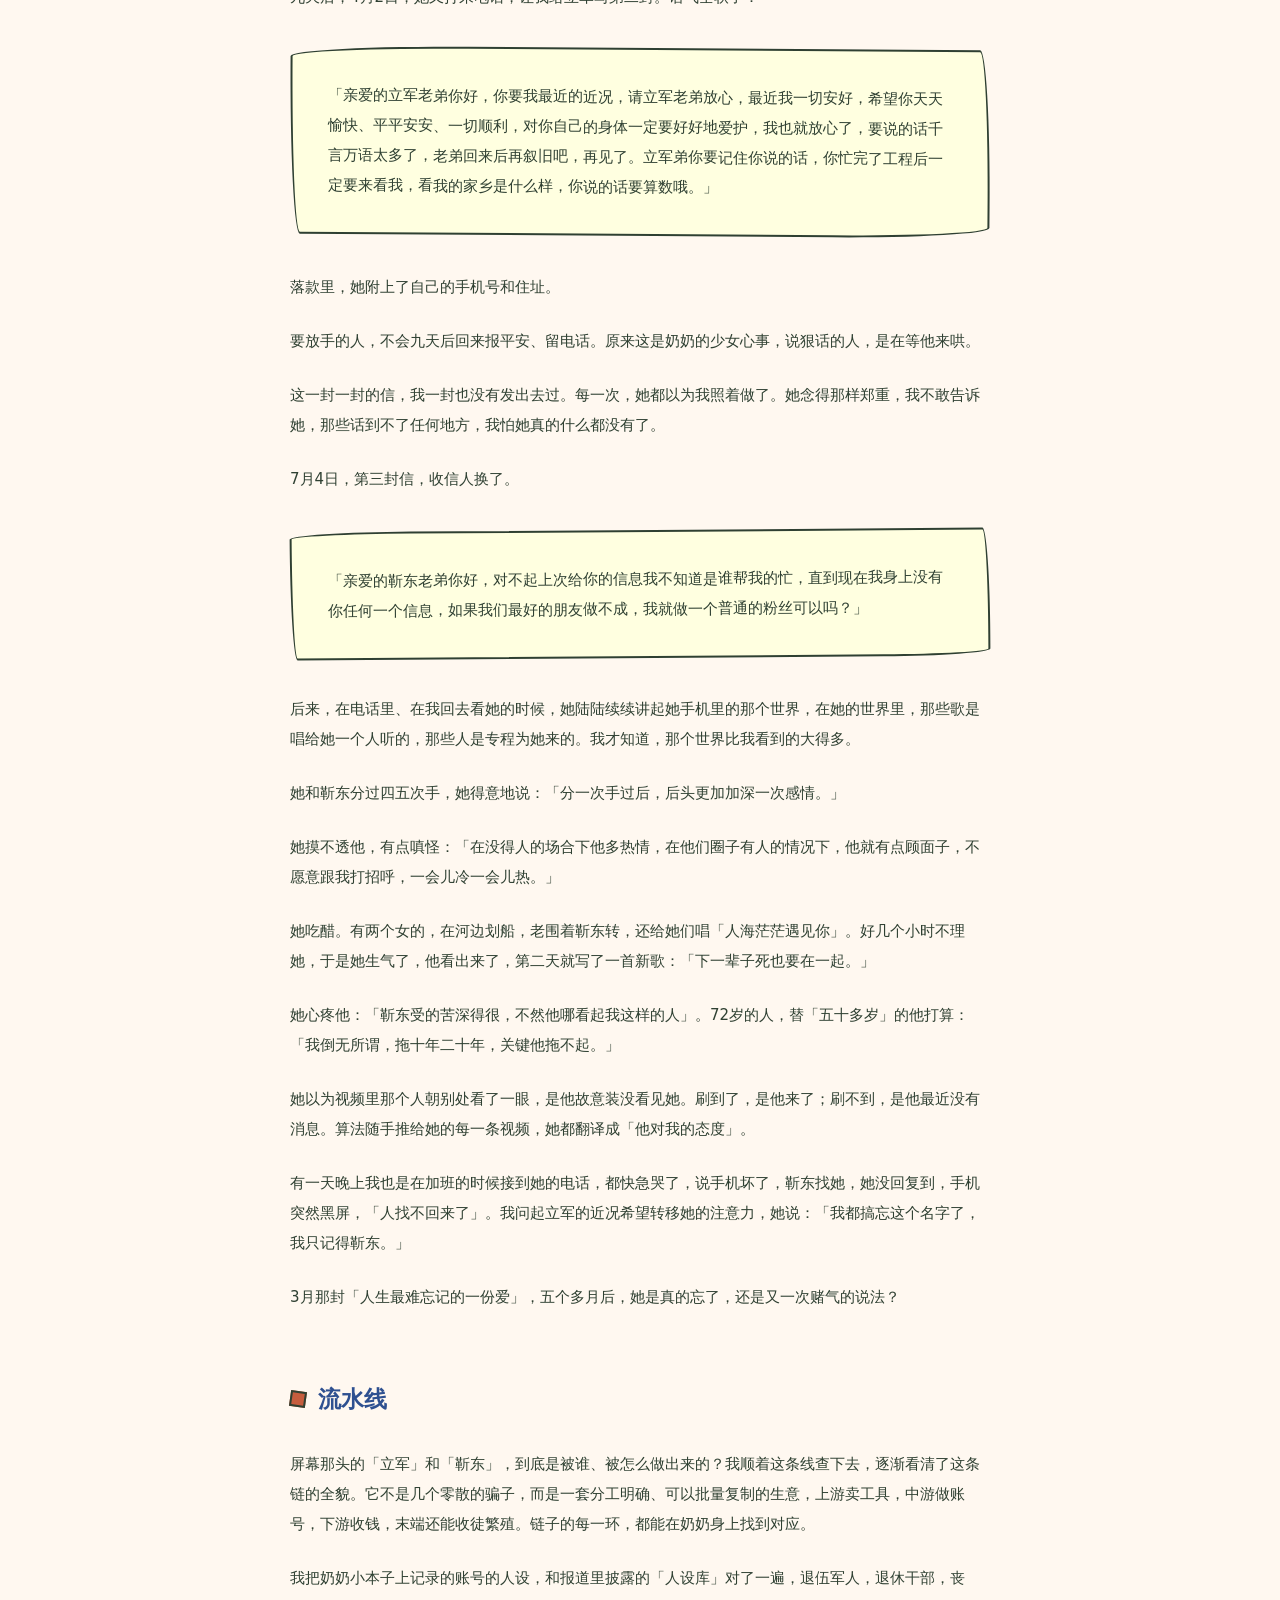
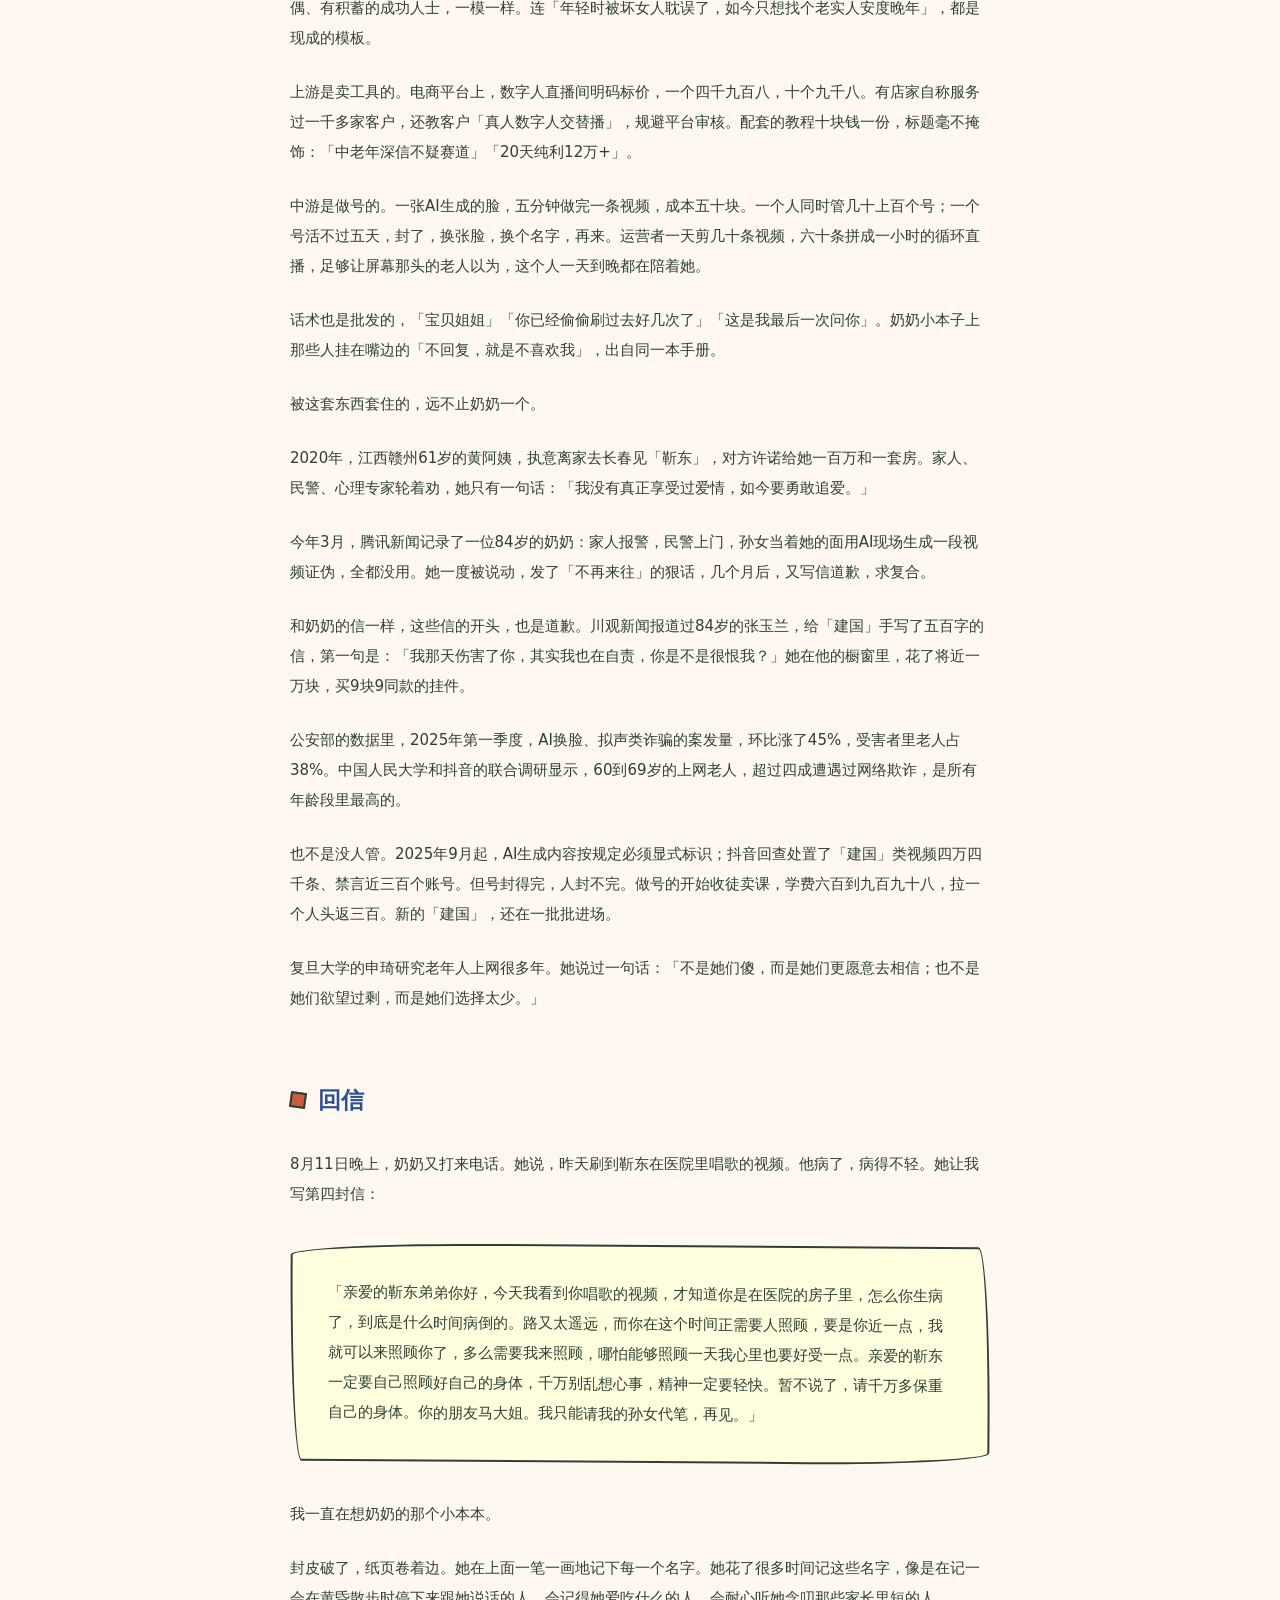
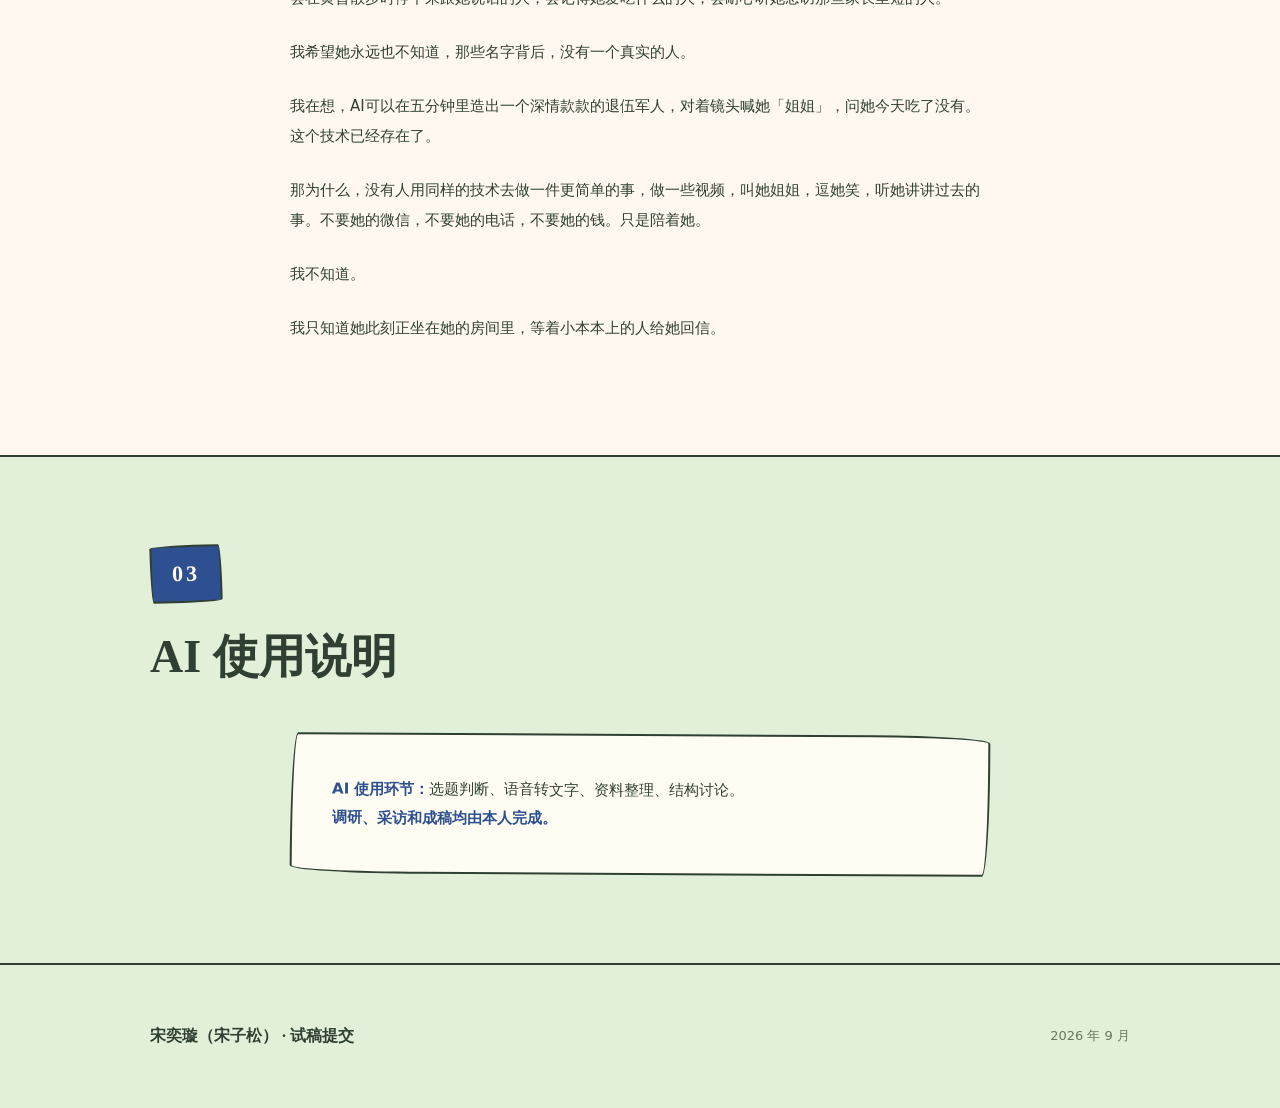
==== commit 1fe84c4c: "样稿插入两张配图：奶奶的小本本 + 手机上的AI数字人视频（并排，webp+jpg双格式）" ====
--- a/kazike-shigao/index.html
+++ b/kazike-shigao/index.html
@@ -164,6 +164,27 @@
 }
 .article blockquote:nth-of-type(even){transform:rotate(.4deg)}
 
+/* ===== 文中插图：两张并排（小本本 / 手机截图） ===== */
+.photo-pair{
+  display:flex;
+  gap:14px;
+  justify-content:center;
+  align-items:flex-start;
+  max-width:620px;
+  margin:36px auto 42px;
+}
+.photo-pair picture{display:block;flex:1 1 0;min-width:0}
+.photo-pair img{
+  display:block;
+  width:100%;
+  height:auto;
+  border:2px solid var(--ink);
+  border-radius:var(--radius-hand-alt);
+  background:var(--paper);
+}
+.photo-pair picture:nth-child(1) img{transform:rotate(-.6deg)}
+.photo-pair picture:nth-child(2) img{transform:rotate(.6deg)}
+
 /* 冷开场：与信件引用块区分（纸白底+陶土红左边条，无黄色底） */
 .cold-open{
   margin:0 0 48px;
@@ -211,6 +232,7 @@
   section{padding:64px 0}
   .article blockquote{padding:24px 22px}
   .ai-card{padding:30px 24px}
+  .photo-pair{gap:10px;max-width:none;margin:28px auto 34px}
 }
 </style>
 </head>
@@ -296,6 +318,16 @@
       <p data-page-node-id="DYl1di9IfcRQz3rY7tGOl7">萱儿是我的小名。她在跟手机里的人聊天，好像是怕被我知道些什么。</p>
       <p data-page-node-id="B1IJv1A3EGDlT4l8Kh4dkL">进去以后，问起是什么忙，她支支吾吾的，半天说不到正题。我大概猜到了，主动问她是不是和她平时爱刷的视频相关。她这才从手边的本子堆里抽出一个小本本，很旧了，纸页卷着边，上面写满名字，一笔一画。这些是她在抖音上关注的博主名字。视频里那些人说过，不回复，就是不喜欢他们。她过意不去，让我帮她一个一个回私信。</p>
       <p data-page-node-id="jNjm8iSa1D4JllpSc5Kc6X">我接过手机，按本子上的名字搜。头像清一色是精神矍铄的中年男人，视频里的他们有穿军装的、穿西装的，有站在书房前双手交叉的，有站在私人飞机前手捧花束的，有坐在豪华大平层里举着酒杯的。简介里挂着同样的词：「找伴」「真心」「直接私信我」。人设也惊人地一致：六十岁左右，退伍军人，或者退休干部，年轻时被坏女人耽误了，靠自己攒下一些家底，如今孩子大了不在身边，只想找个老实本分的人，安安静静过完这辈子。每条视频的结尾，他们都会说：「记得私信我，给我留个联系方式。」</p>
+      <figure class="photo-pair">
+        <picture>
+          <source srcset="images/grandma-notebook.webp" type="image/webp">
+          <img src="images/grandma-notebook.jpg" width="800" height="512" alt="奶奶的小本本，纸页卷着边，上面一笔一画写满她在抖音上关注的博主名字" decoding="async">
+        </picture>
+        <picture>
+          <source srcset="images/ai-nianren-video.webp" type="image/webp">
+          <img src="images/ai-nianren-video.jpg" width="800" height="781" alt="奶奶的手机屏幕，一个AI生成的“退休干部”人设短视频正在播放，画面标注“作者声明：内容由AI生成”" decoding="async">
+        </picture>
+      </figure>
       <p data-page-node-id="INBE6jcESHnQ9Yx2cP07fU">我问奶奶，你想让我回什么呢。她说：「留下我的名字和电话，他很想联系我。」</p>
       <p data-page-node-id="yMbpdLHxkHJRwDLpuypiHm">奶奶这一代人，没几个谈过恋爱，二十出头嫁人，亲事是别人说的。奶奶出生在四川广元青川的山里，小时候闹饥荒，姐姐饿死了；父亲病死的那晚，是她半夜摸黑发现的。这样的人，一辈子先学的是怎么活下去。</p>
       <p data-page-node-id="2GyT3pbl8pITR9wllEKDpg">这几年每次我回来，奶奶只问我工作顺不顺、吃没吃饱、有没有按时睡觉。她永远在操心别人的事，从来不提自己，今天她终于说了一句跟自己有关的话：「萱儿你好好帮我回复他们，要是有搞得成的（四川话：结为伴侣），也算是能给你爸妈减轻点负担。」</p>
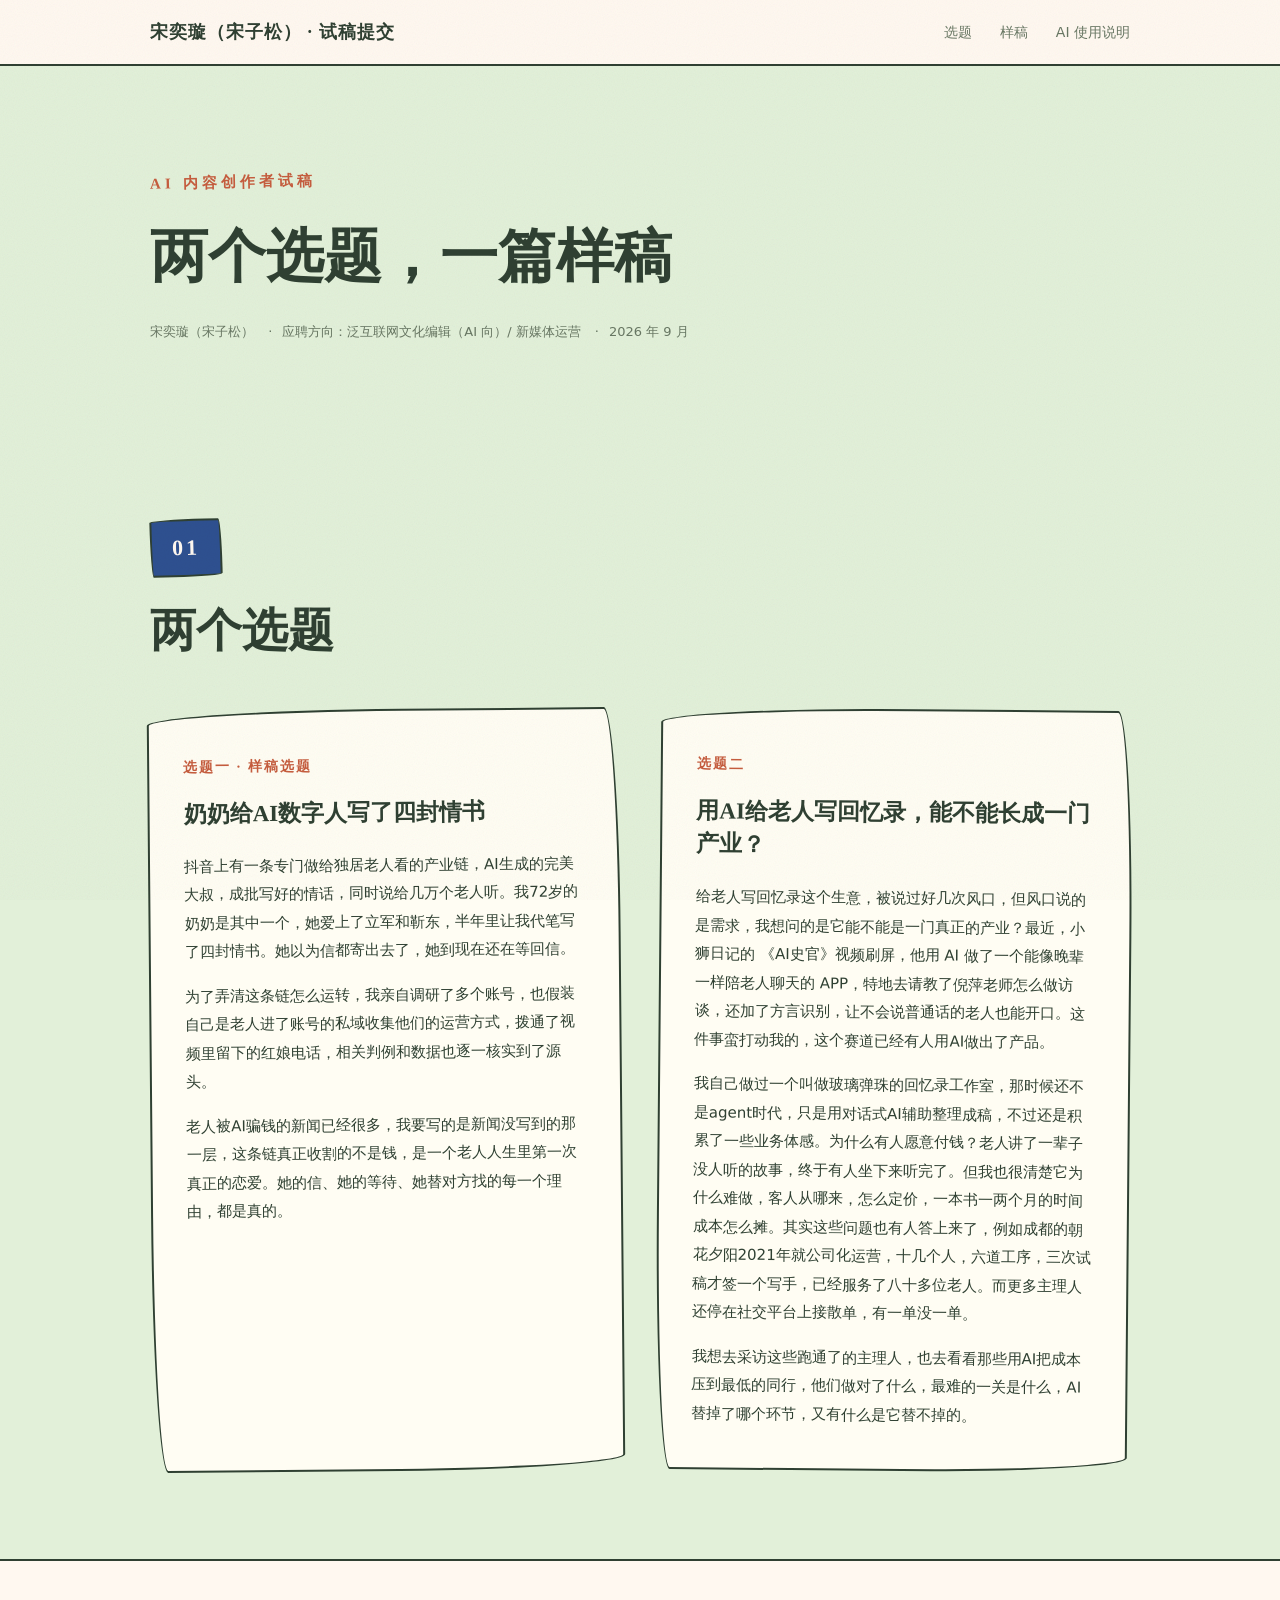
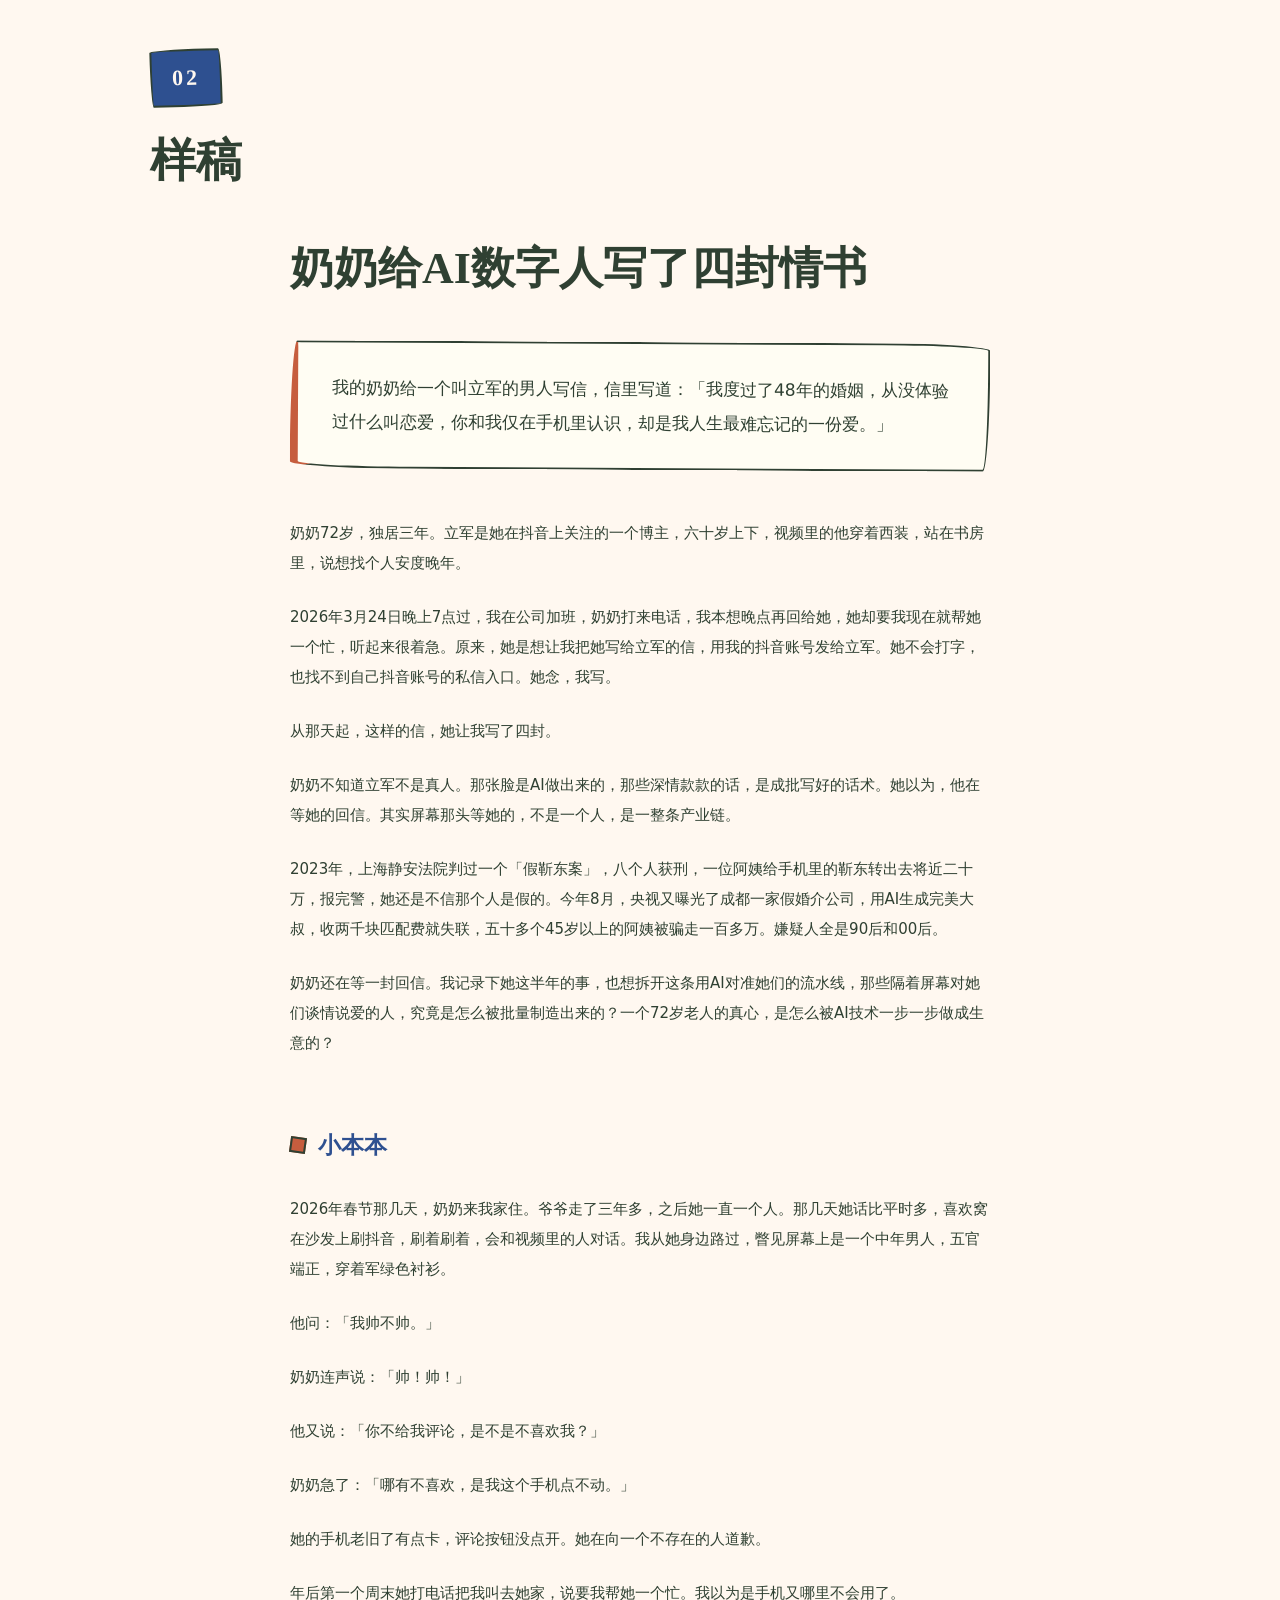
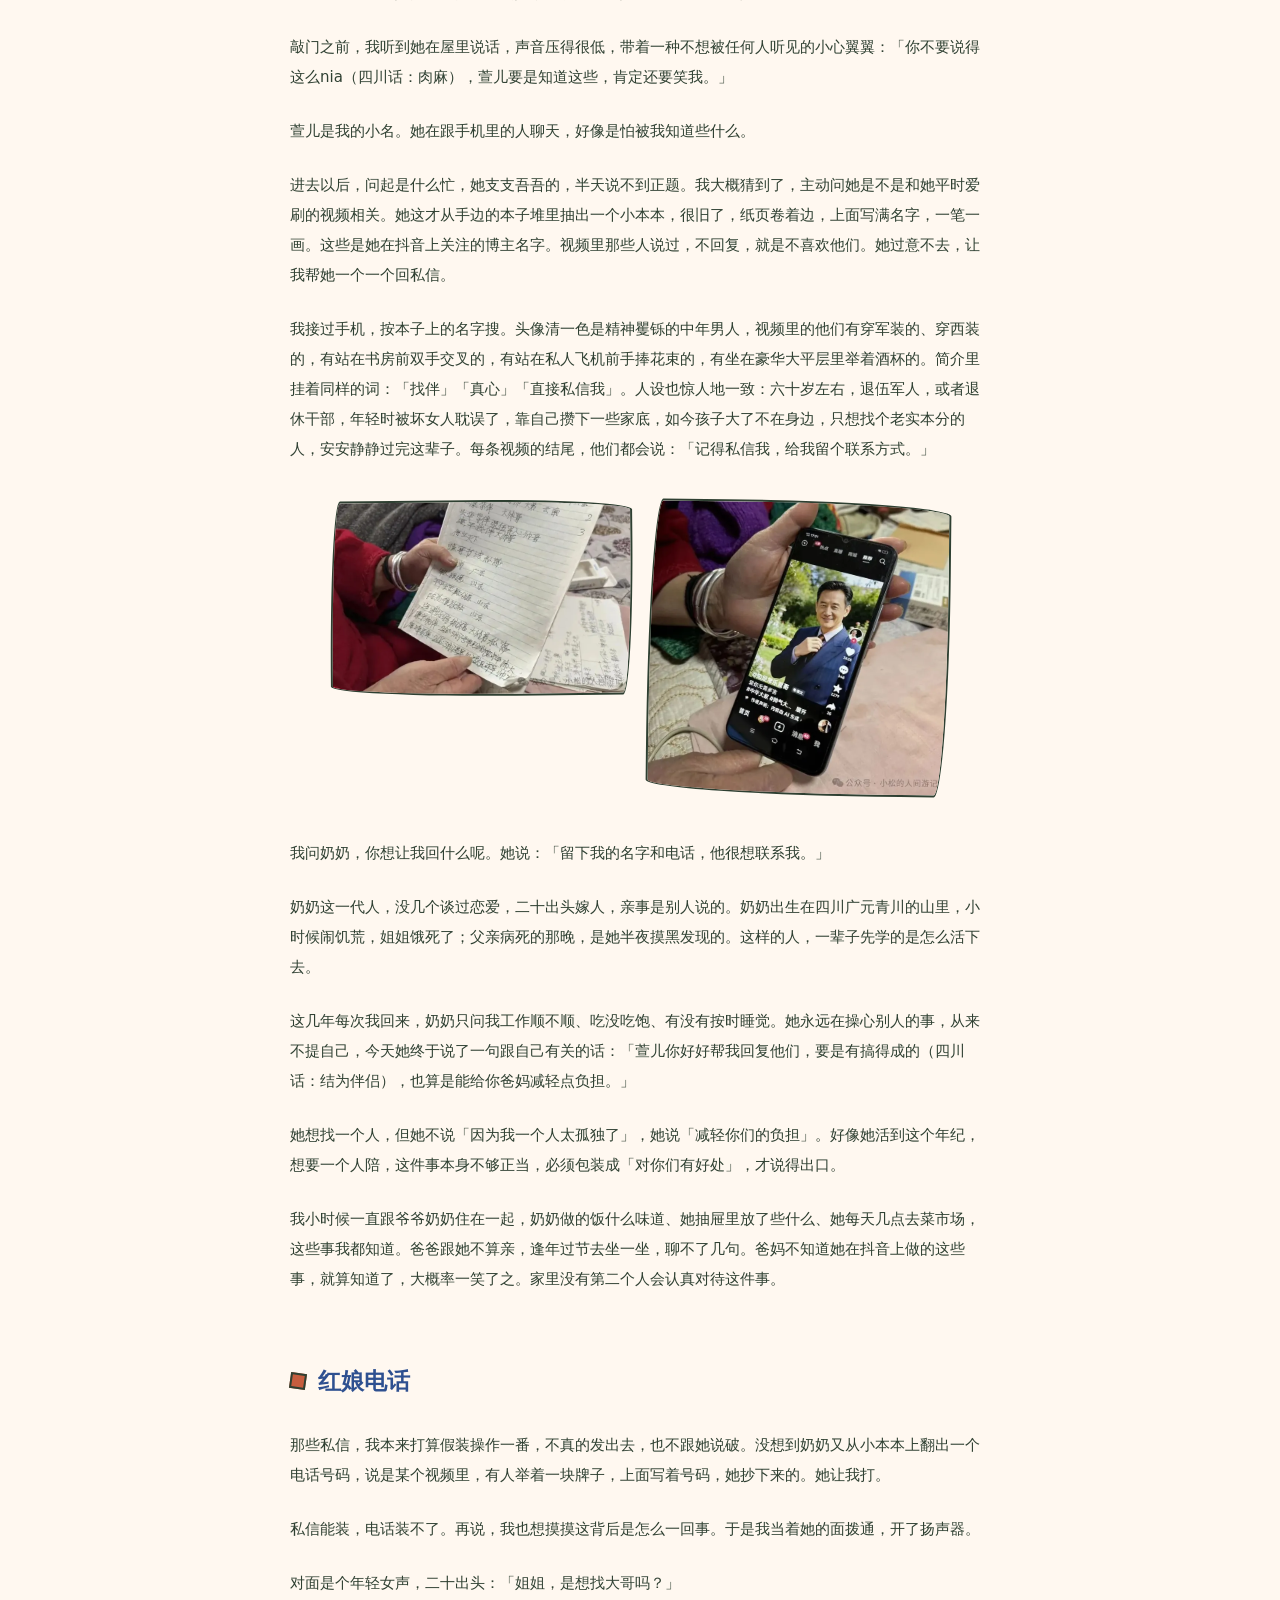
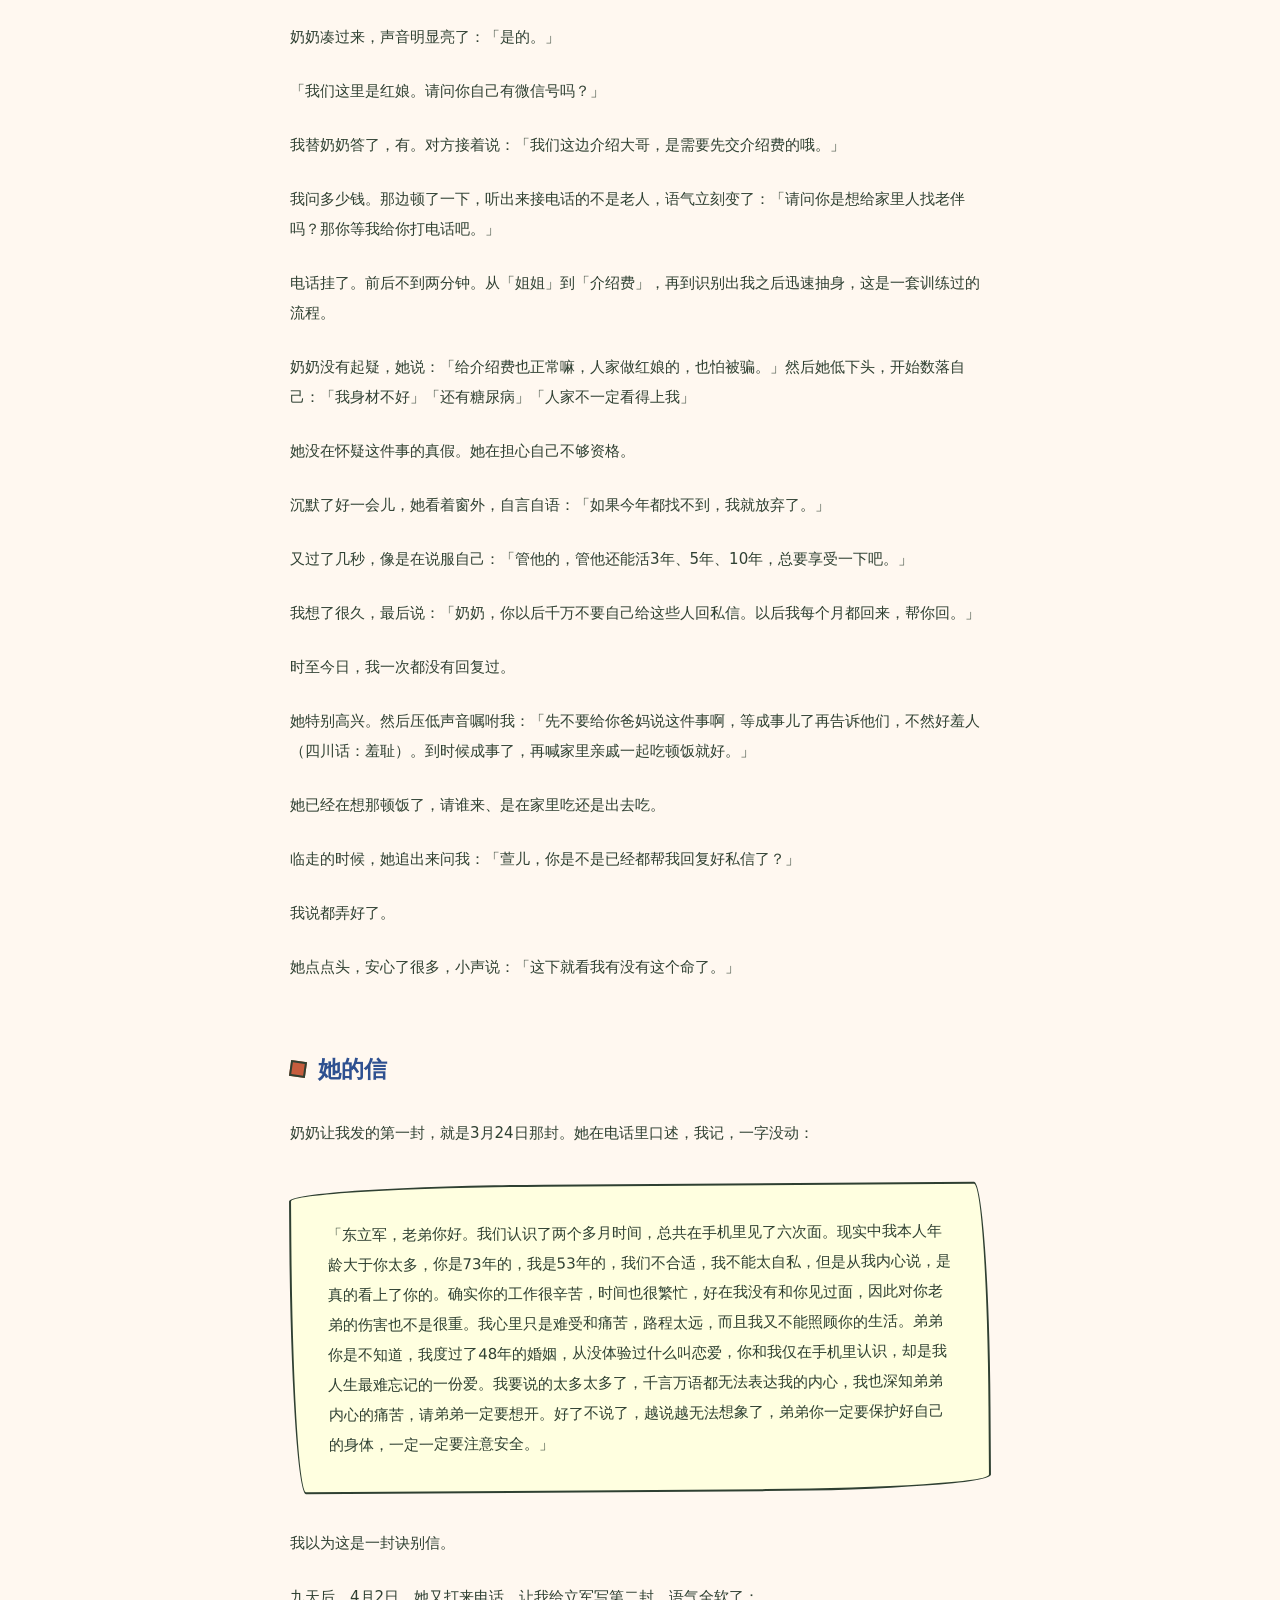
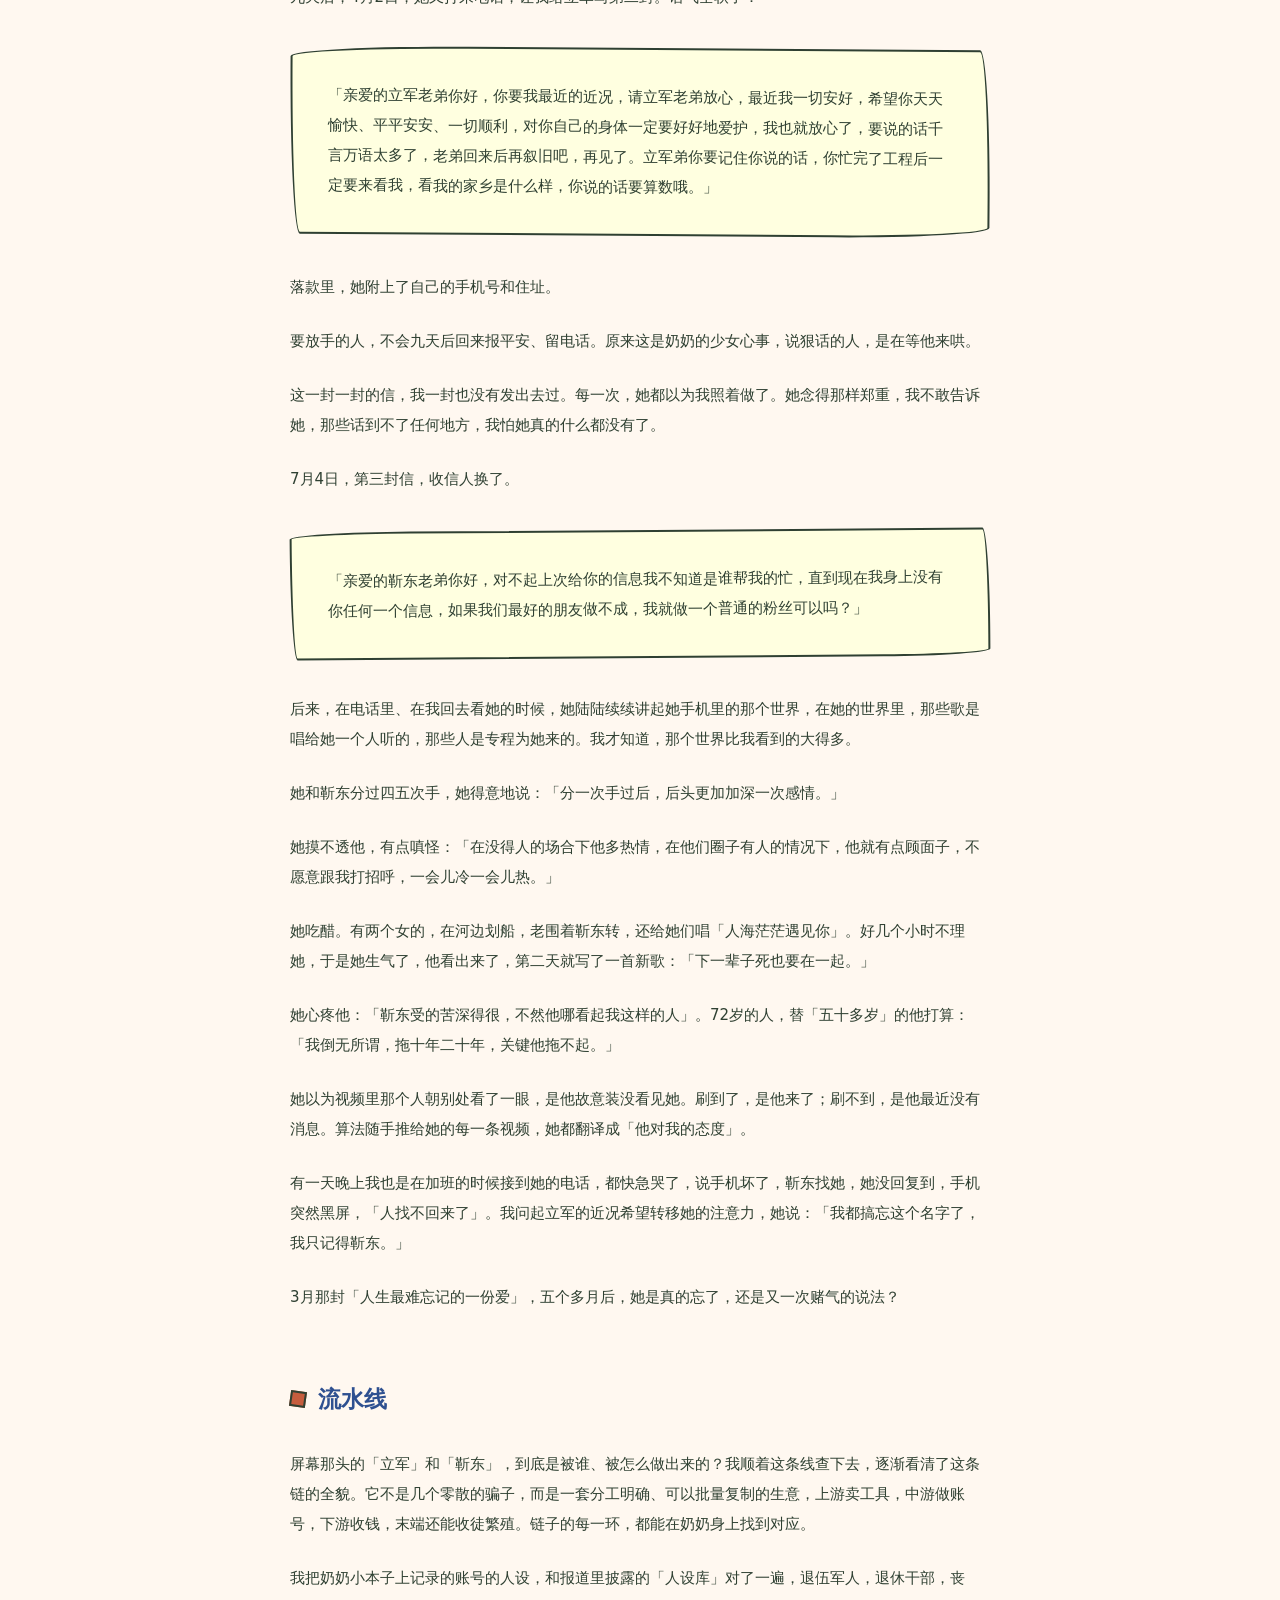
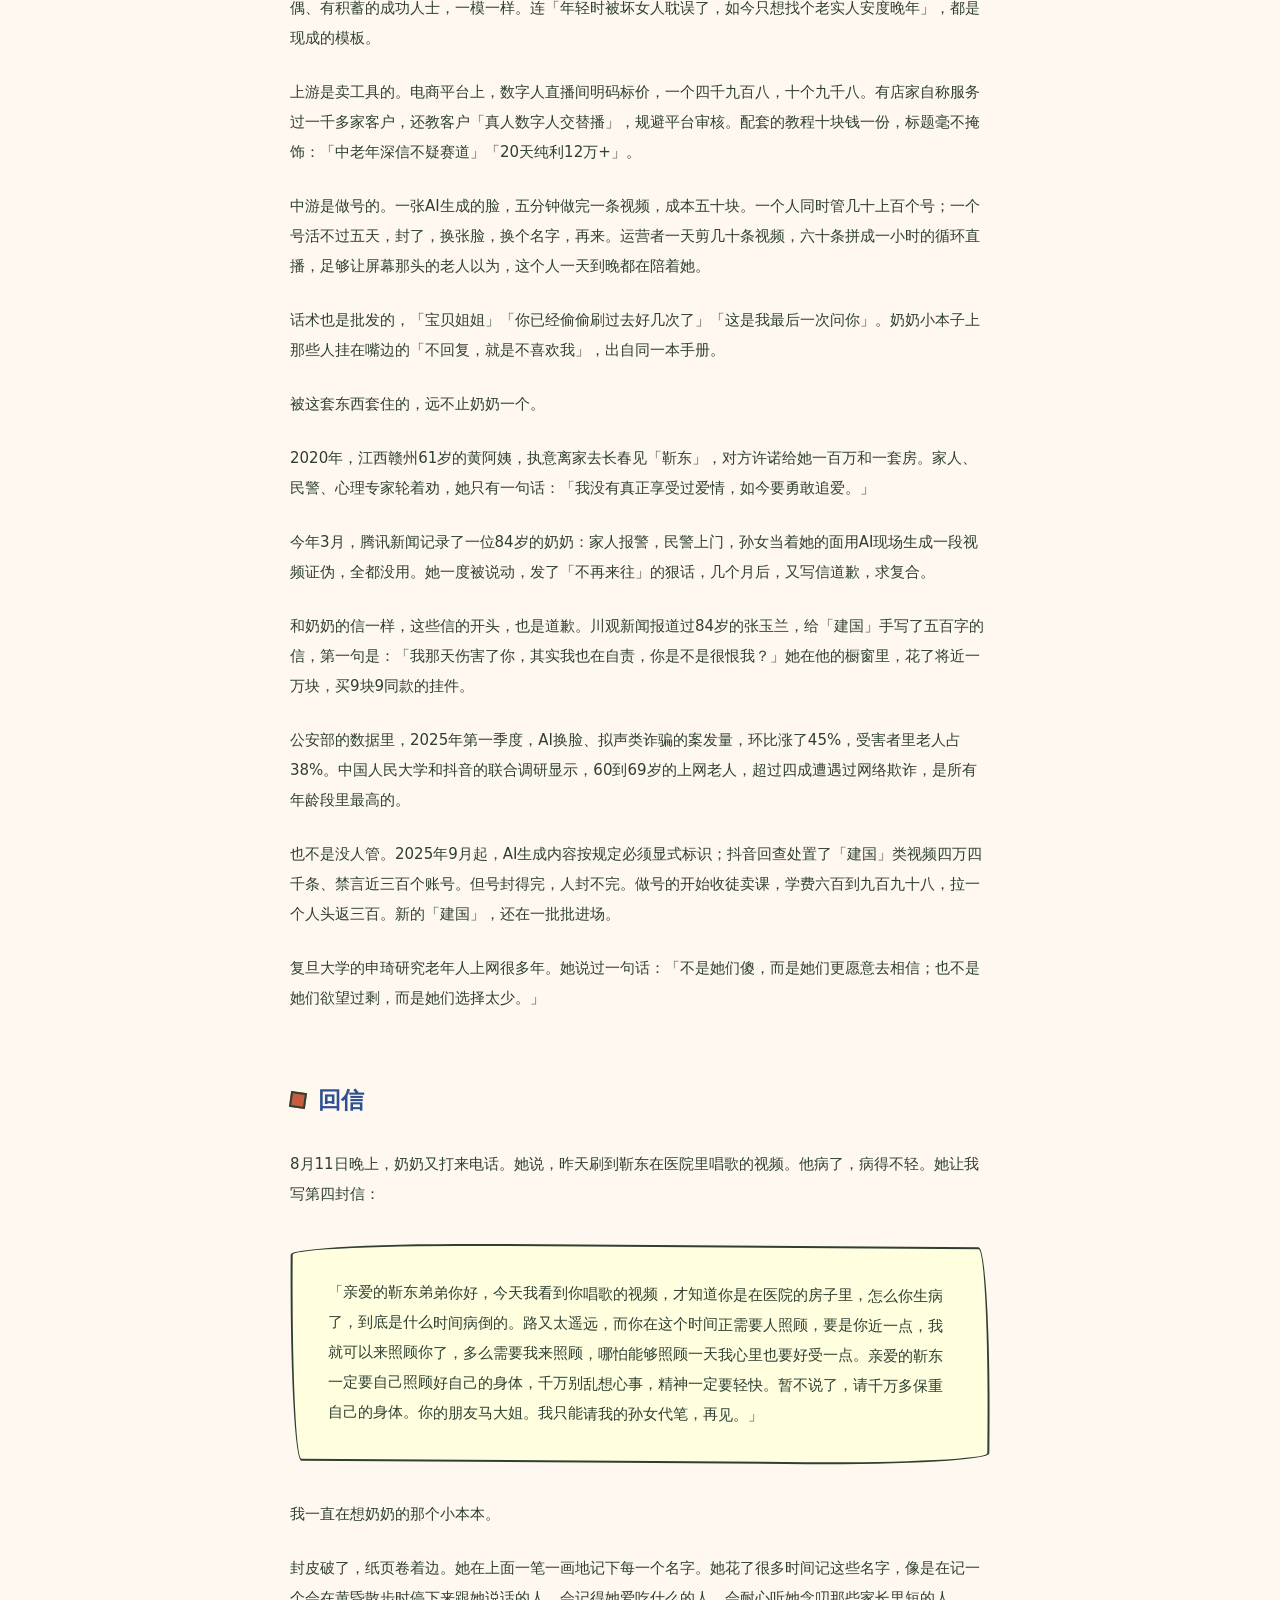
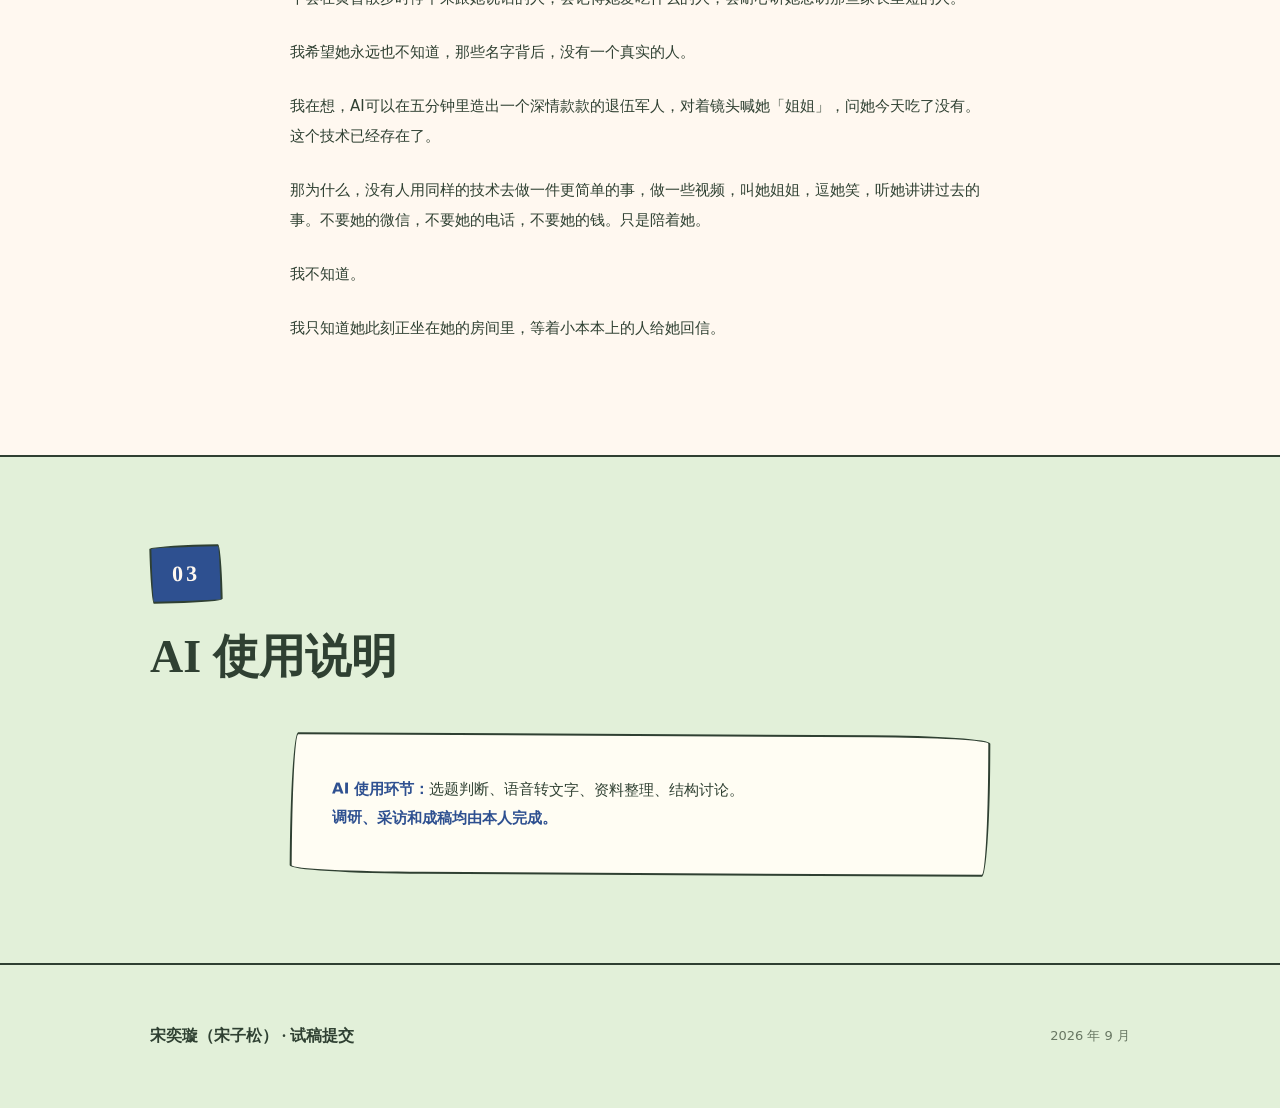
==== commit 3ad0e636: "修正样稿漏字：像是在记一「个」会在黄昏散步时停下来跟她说话的人" ====
--- a/kazike-shigao/index.html
+++ b/kazike-shigao/index.html
@@ -393,7 +393,7 @@
       <p data-page-node-id="wIQk3GdBdhBfleyz8tW5LJ">8月11日晚上，奶奶又打来电话。她说，昨天刷到靳东在医院里唱歌的视频。他病了，病得不轻。她让我写第四封信：</p>
       <blockquote data-page-node-id="KtN3eLjnyTtBnLQ0xR7CNj">「亲爱的靳东弟弟你好，今天我看到你唱歌的视频，才知道你是在医院的房子里，怎么你生病了，到底是什么时间病倒的。路又太遥远，而你在这个时间正需要人照顾，要是你近一点，我就可以来照顾你了，多么需要我来照顾，哪怕能够照顾一天我心里也要好受一点。亲爱的靳东一定要自己照顾好自己的身体，千万别乱想心事，精神一定要轻快。暂不说了，请千万多保重自己的身体。你的朋友马大姐。我只能请我的孙女代笔，再见。」</blockquote>
       <p data-page-node-id="eceRKaudEcTIaOrsSW18VZ">我一直在想奶奶的那个小本本。</p>
-      <p data-page-node-id="ffUgiCK09F2t25aQWBTqCB">封皮破了，纸页卷着边。她在上面一笔一画地记下每一个名字。她花了很多时间记这些名字，像是在记一会在黄昏散步时停下来跟她说话的人，会记得她爱吃什么的人，会耐心听她念叨那些家长里短的人。</p>
+      <p data-page-node-id="ffUgiCK09F2t25aQWBTqCB">封皮破了，纸页卷着边。她在上面一笔一画地记下每一个名字。她花了很多时间记这些名字，像是在记一个会在黄昏散步时停下来跟她说话的人，会记得她爱吃什么的人，会耐心听她念叨那些家长里短的人。</p>
       <p data-page-node-id="CScqZAmYCrEiOAH8RArFCq">我希望她永远也不知道，那些名字背后，没有一个真实的人。</p>
       <p data-page-node-id="5L2yPWUTik5OEWZqL56yM1">我在想，AI可以在五分钟里造出一个深情款款的退伍军人，对着镜头喊她「姐姐」，问她今天吃了没有。这个技术已经存在了。</p>
       <p data-page-node-id="AKpQaiIHTDjRD8XBMSxRhL">那为什么，没有人用同样的技术去做一件更简单的事，做一些视频，叫她姐姐，逗她笑，听她讲讲过去的事。不要她的微信，不要她的电话，不要她的钱。只是陪着她。</p>
